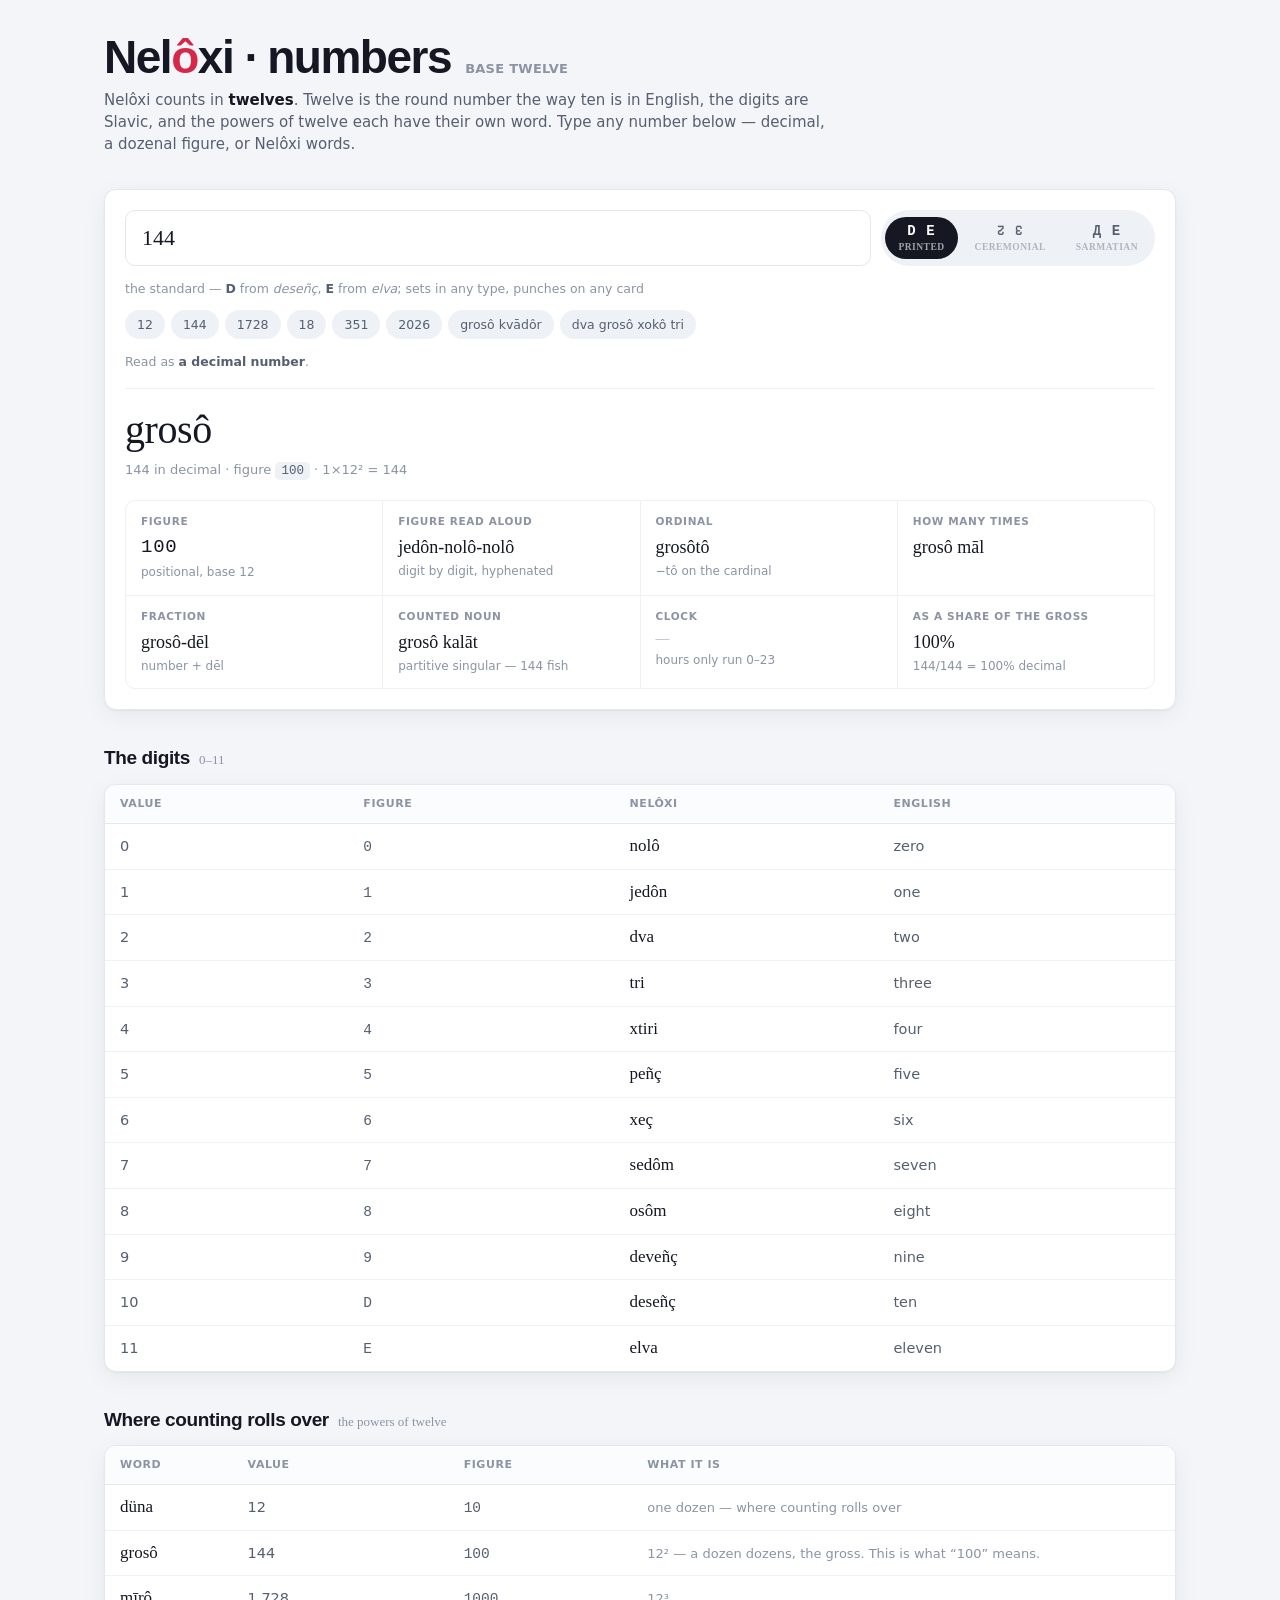
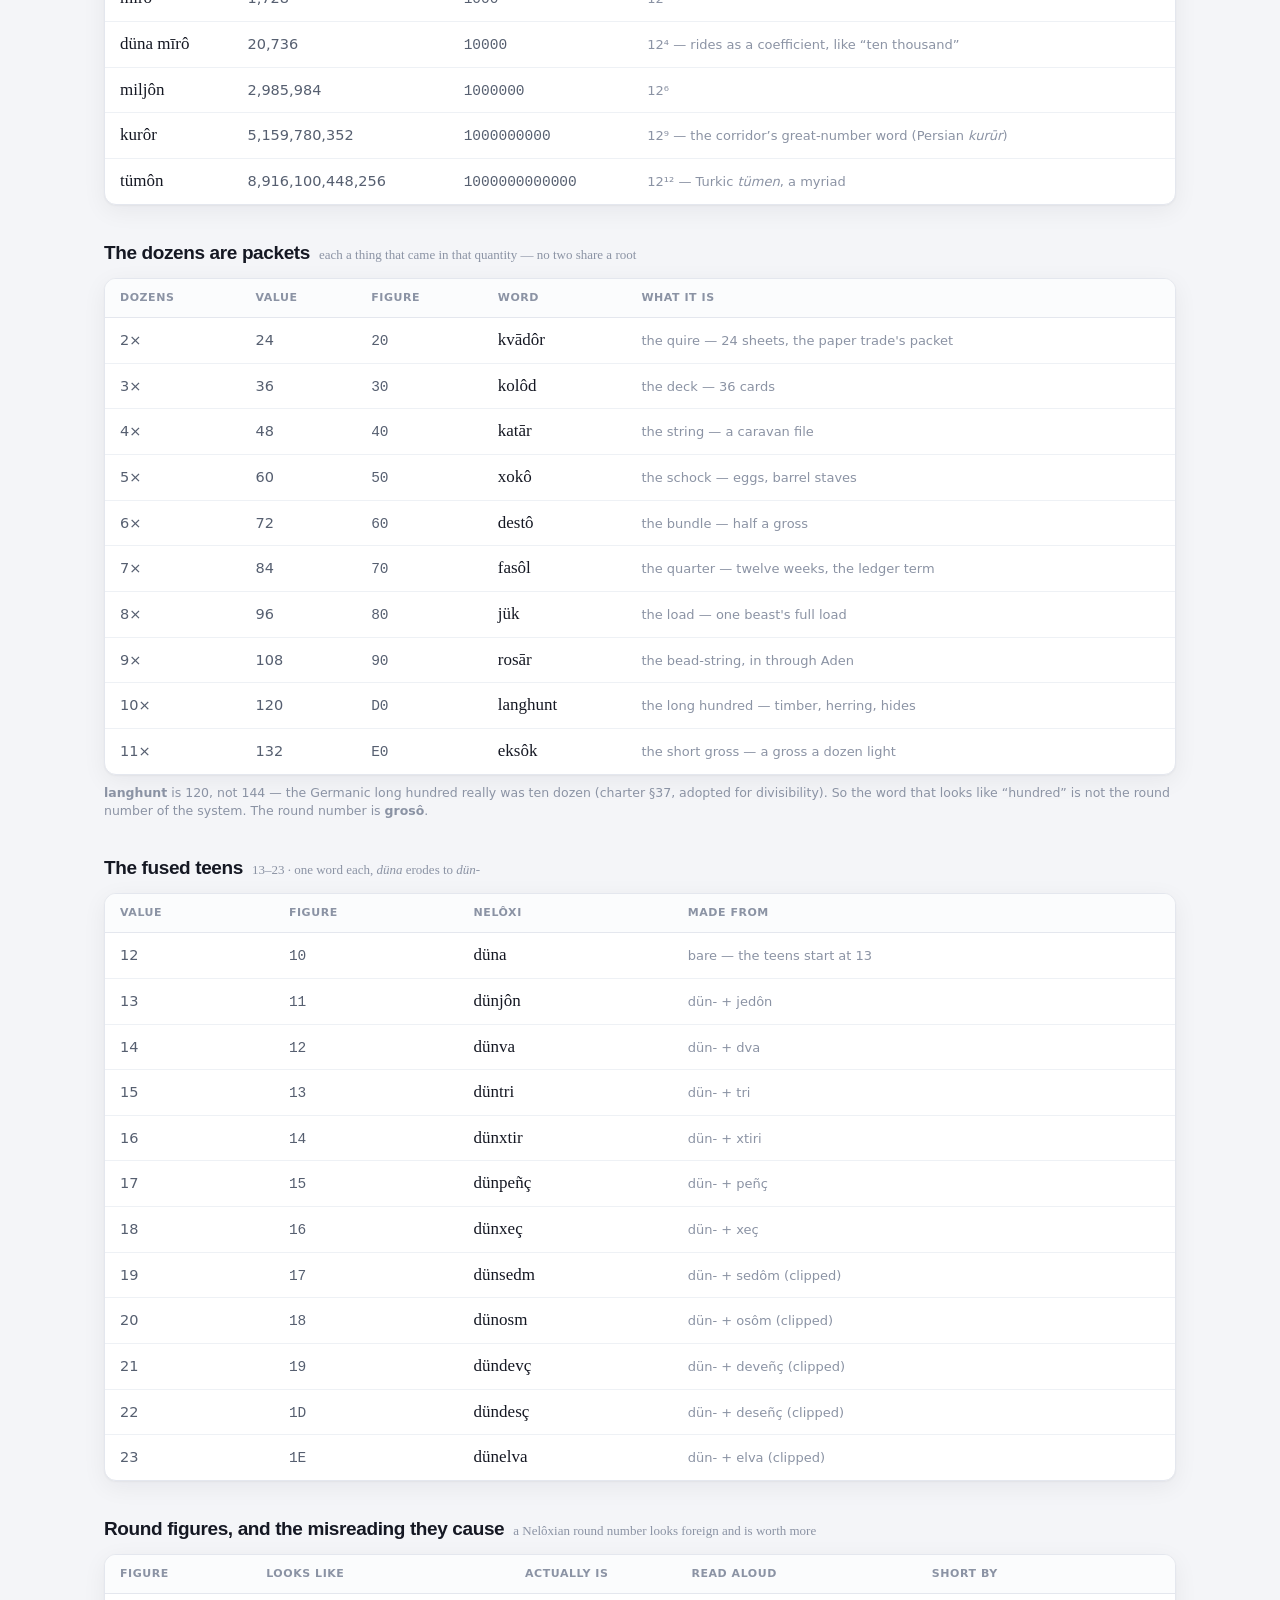
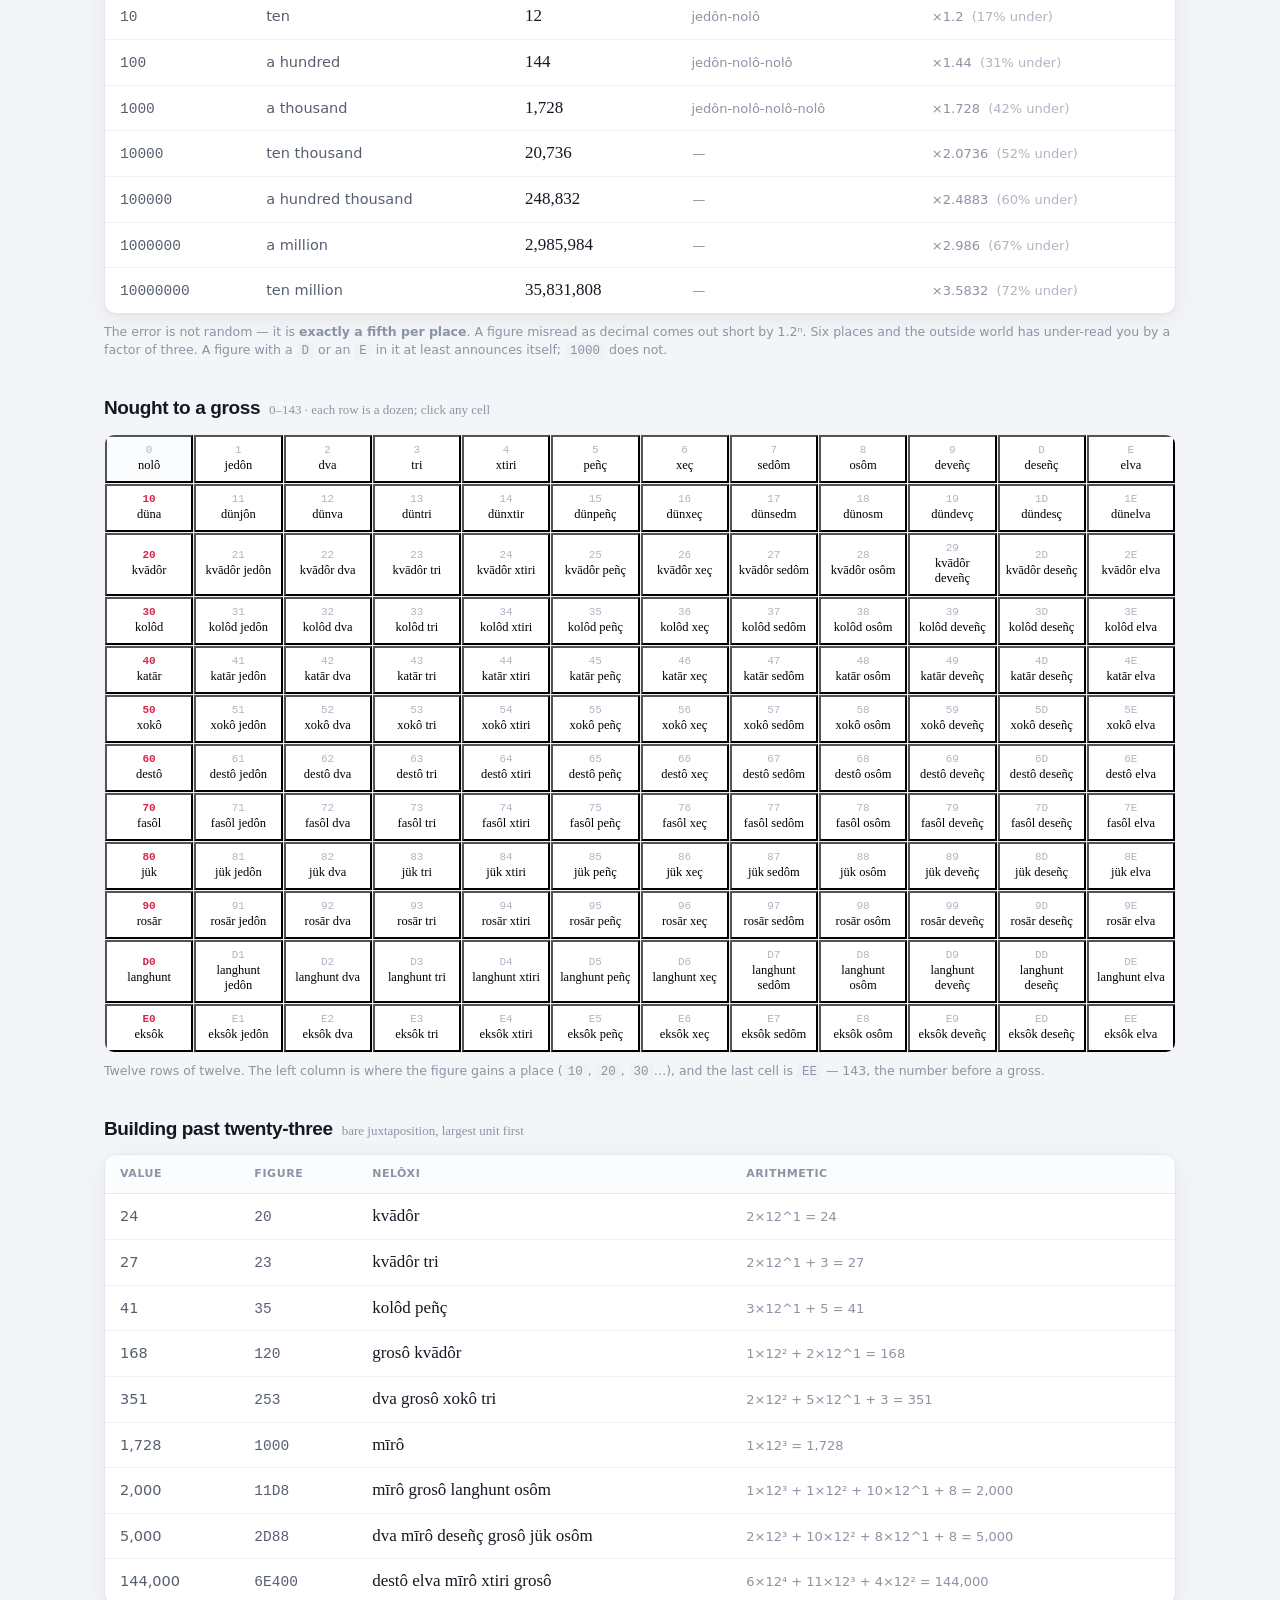
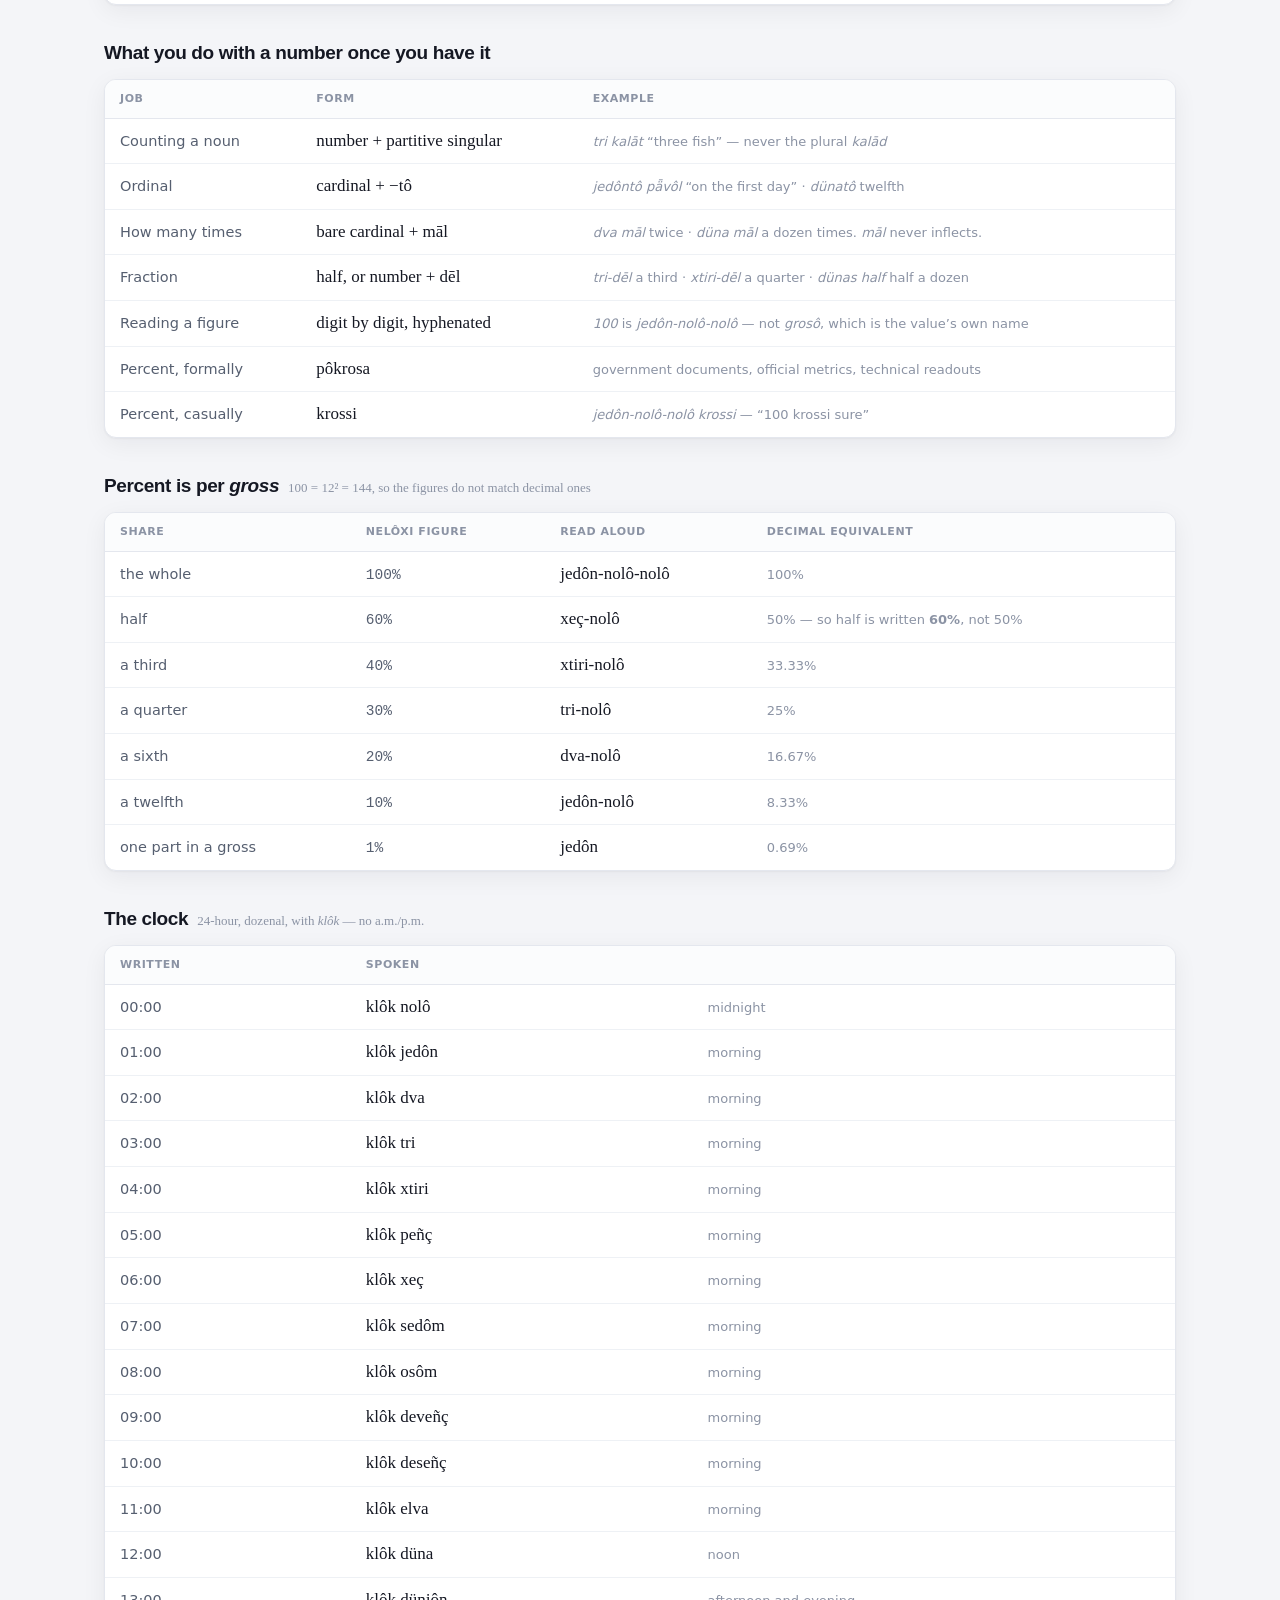
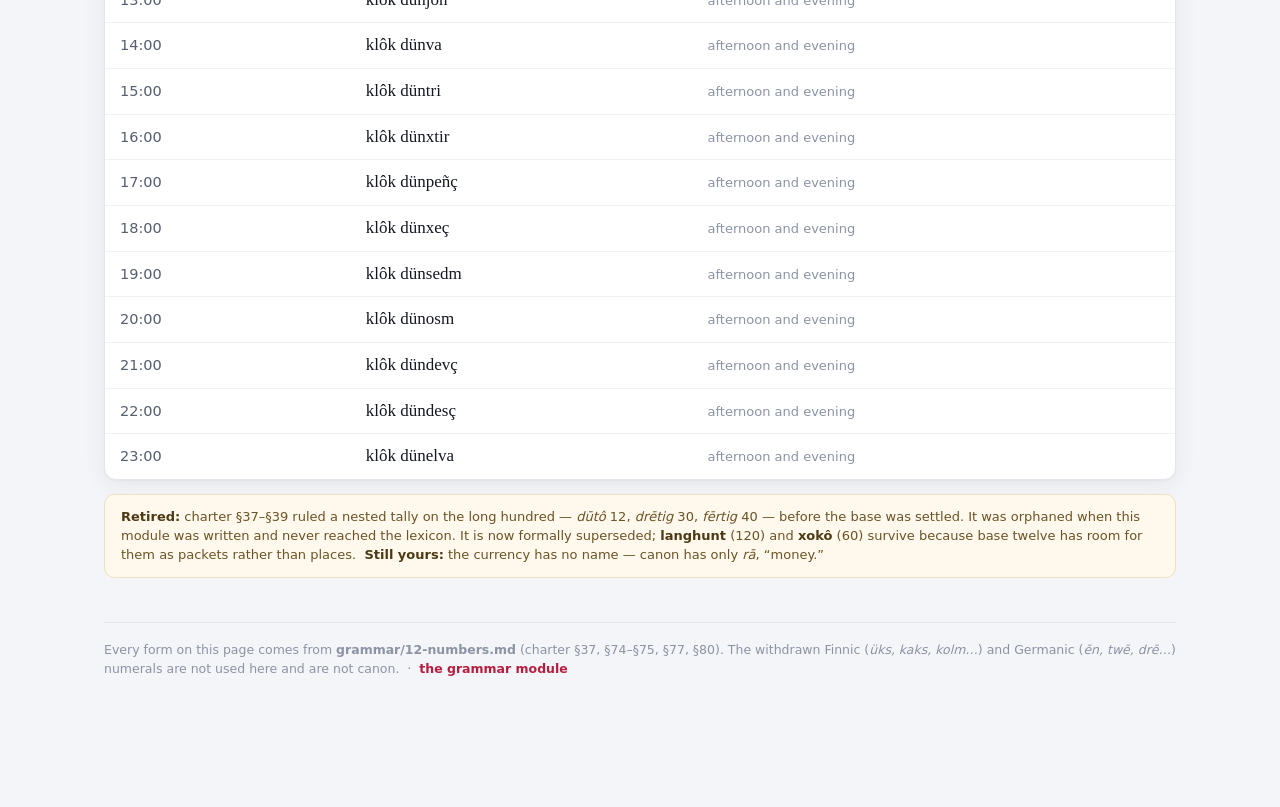
==== numbers.html @ bdcca04d "Revisit the numerals: the dozens become packets, the orphaned tally is retired The numbering wasn't " ====
<!DOCTYPE html>
<html lang="en">
<head>
<meta charset="utf-8">
<meta name="viewport" content="width=device-width, initial-scale=1">
<title>Nelôxi — numbers</title>
<meta name="description" content="The Nelôxi dozenal number system: the digits, the powers of twelve, the fused teens, and a converter that composes any number into its Nelôxi form.">
<link rel="preconnect" href="https://api.fontshare.com" crossorigin>
<link href="https://api.fontshare.com/v2/css?f[]=general-sans@400,500,600,700&f[]=zodiak@400,500&f[]=cabinet-grotesk@700,800&display=swap" rel="stylesheet">
<link rel="icon" href="data:image/svg+xml,<svg xmlns='http://www.w3.org/2000/svg' viewBox='0 0 100 100'><text y='.9em' font-size='90'>ô</text></svg>">
<style>
:root{
  --bg:#f4f5f8;--surface:#fff;--raise:#fbfcfd;
  --ink:#151823;--ink2:#565f70;--ink3:#8b93a4;--ink4:#aeb5c2;
  --line:#e4e7ee;--line2:#eef1f5;
  --accent:#d6274b;--accent2:#b71d3e;--accent-weak:#fdeaef;
  --chip:#eef1f6;--chip-hover:#e5e9f0;
  --shadow:0 1px 2px rgba(20,24,35,.04),0 6px 24px rgba(20,24,35,.06);
  --radius:12px;
}
*{box-sizing:border-box;margin:0;padding:0}
html{background:var(--bg);-webkit-text-size-adjust:100%}
body{background:var(--bg);color:var(--ink);font-family:"General Sans",system-ui,-apple-system,sans-serif;font-size:14.5px;line-height:1.45;-webkit-font-smoothing:antialiased}
.wrap{max-width:1120px;margin:0 auto;padding:0 24px 120px}
.mast{padding:34px 0 14px}
.brandrow{display:flex;align-items:baseline;gap:14px;flex-wrap:wrap}
.title{font-family:"Cabinet Grotesk","General Sans",sans-serif;font-weight:800;font-size:clamp(28px,4.2vw,46px);letter-spacing:-.032em;line-height:1}
.title .o{color:var(--accent)}
.kicker{font-weight:600;font-size:13px;letter-spacing:.02em;color:var(--ink3);text-transform:uppercase}
.tagline{margin-top:10px;color:var(--ink2);font-size:15px;max-width:76ch}
.tagline b{color:var(--ink);font-weight:600}
.card{background:var(--surface);border:1px solid var(--line);border-radius:var(--radius);box-shadow:var(--shadow)}
h2{font-family:"Cabinet Grotesk","General Sans",sans-serif;font-weight:800;font-size:19px;letter-spacing:-.02em;margin:34px 0 12px}
h2 .sub{font-family:"General Sans";font-weight:500;font-size:13px;color:var(--ink3);margin-left:9px;letter-spacing:0}

/* converter */
.conv{padding:20px;margin-top:20px}
.inrow{display:flex;gap:10px;flex-wrap:wrap}
.inrow .f{position:relative;flex:1 1 320px}
#q{width:100%;height:56px;padding:0 16px;font-family:"Zodiak",Georgia,serif;font-size:22px;font-weight:500;color:var(--ink);background:var(--surface);border:1px solid var(--line);border-radius:10px}
#q::placeholder{font-family:"General Sans";font-size:16px;font-weight:400;color:var(--ink4)}
#q:focus{outline:none;border-color:var(--accent);box-shadow:0 0 0 3px var(--accent-weak)}
.seg{display:flex;gap:4px;align-items:center;background:var(--chip);border-radius:999px;padding:4px}
.seg button{font-family:ui-monospace,Menlo,monospace;font-size:14px;font-weight:600;padding:6px 13px;border:none;border-radius:999px;background:transparent;color:var(--ink2);cursor:pointer;display:flex;flex-direction:column;align-items:center;line-height:1.25;letter-spacing:.08em}
.seg button .gl{font-family:"General Sans";font-size:9.5px;font-weight:600;letter-spacing:.05em;text-transform:uppercase;color:var(--ink4);margin-top:1px}
.seg button[aria-pressed="true"]{background:var(--ink);color:#fff}
.seg button[aria-pressed="true"] .gl{color:rgba(255,255,255,.6)}
.chips{display:flex;gap:6px;flex-wrap:wrap;margin-top:12px}
.chips button{font-family:inherit;font-size:12.5px;font-weight:500;padding:6px 11px;border:1px solid transparent;border-radius:999px;background:var(--chip);color:var(--ink2);cursor:pointer}
.chips button:hover{background:var(--chip-hover);color:var(--ink)}
.read{margin-top:14px;font-size:12.5px;color:var(--ink3)}
.read b{color:var(--ink2);font-weight:600}
.bad{color:var(--accent2);font-weight:600}

.out{margin-top:16px;border-top:1px solid var(--line2);padding-top:18px}
.hero{font-family:"Zodiak",Georgia,serif;font-weight:500;font-size:clamp(24px,4.4vw,40px);line-height:1.15;letter-spacing:-.01em}
.heroline{margin-top:8px;color:var(--ink3);font-size:13px}
.heroline code{font-family:ui-monospace,Menlo,monospace;font-size:12.5px;background:var(--chip);padding:2px 6px;border-radius:5px;color:var(--ink2)}
.grid{display:grid;grid-template-columns:repeat(auto-fill,minmax(215px,1fr));gap:1px;margin-top:20px;background:var(--line2);border:1px solid var(--line2);border-radius:10px;overflow:hidden}
.cell{background:var(--surface);padding:13px 15px}
.cell .l{font-size:10.5px;font-weight:700;letter-spacing:.06em;text-transform:uppercase;color:var(--ink3)}
.cell .v{font-family:"Zodiak",Georgia,serif;font-size:18px;margin-top:5px;word-break:break-word}
.cell .n{font-size:12px;color:var(--ink3);margin-top:3px}
.cell.mono .v{font-family:ui-monospace,Menlo,monospace;font-size:19px;font-weight:500;letter-spacing:.04em}
.cell.off .v{color:var(--ink4);font-family:"General Sans";font-size:14px}

/* tables */
table{width:100%;border-collapse:collapse}
.tcard{overflow:hidden}
.tscroll{overflow-x:auto}
th{font-size:11px;font-weight:600;letter-spacing:.05em;text-transform:uppercase;color:var(--ink3);text-align:left;padding:11px 15px;border-bottom:1px solid var(--line);background:var(--raise);white-space:nowrap}
td{padding:10px 15px;border-bottom:1px solid var(--line2);vertical-align:baseline}
tr:last-child td{border-bottom:none}
td.fig{font-family:ui-monospace,Menlo,monospace;font-weight:500;color:var(--ink2);white-space:nowrap}
td.nx{font-family:"Zodiak",Georgia,serif;font-size:17px;white-space:nowrap}
td.en{color:var(--ink2)}
td.note{color:var(--ink3);font-size:13px}

/* the 144 grid */
.dozgrid{display:grid;grid-template-columns:repeat(12,1fr);gap:1px;background:var(--line2);border:1px solid var(--line2);border-radius:10px;overflow:hidden;min-width:840px}
.dz{background:var(--surface);padding:7px 6px 8px;text-align:center;cursor:pointer}
.dz:hover{background:var(--accent-weak)}
.dz .f{font-family:ui-monospace,Menlo,monospace;font-size:11px;color:var(--ink4)}
.dz .w{font-family:"Zodiak",Georgia,serif;font-size:12.5px;margin-top:2px;line-height:1.2;word-break:break-word}
.dz.zero{background:var(--raise)}
.dz.roll .f{color:var(--accent);font-weight:700}
.hint{margin-top:9px;font-size:12.5px;color:var(--ink3)}
.hint code{font-family:ui-monospace,Menlo,monospace;background:var(--chip);padding:1px 5px;border-radius:4px}
.foot{margin-top:44px;padding-top:18px;border-top:1px solid var(--line);color:var(--ink3);font-size:12.5px}
.foot a{color:var(--accent2);font-weight:600;text-decoration:none}
.foot a:hover{text-decoration:underline}
.open{margin-top:14px;padding:13px 16px;background:#fff8ec;border:1px solid #f0dfc0;border-radius:10px;font-size:13px;color:#6b5326}
.open b{color:#4c3a15}
@media (max-width:640px){.wrap{padding:0 16px 90px}.conv{padding:16px}}
</style>
</head>
<body>
<div class="wrap">

<header class="mast">
  <div class="brandrow">
    <h1 class="title">Nel<span class="o">ô</span>xi &middot; numbers</h1>
    <span class="kicker">base twelve</span>
  </div>
  <p class="tagline">Nelôxi counts in <b>twelves</b>. Twelve is the round number the way ten is in
  English, the digits are Slavic, and the powers of twelve each have their own word. Type any
  number below &mdash; decimal, a dozenal figure, or Nelôxi words.</p>
</header>

<section class="card conv">
  <div class="inrow">
    <div class="f"><input id="q" value="144" autocomplete="off" spellcheck="false"
      placeholder="a number, a dozenal figure, or Nelôxi words"></div>
    <div class="seg" id="glyphseg" title="Ten and eleven"></div>
  </div>
  <div class="read" id="glyphnote"></div>
  <div class="chips" id="chips"></div>
  <div class="read" id="read"></div>
  <div class="out" id="out"></div>
</section>

<h2>The digits<span class="sub">0&ndash;11</span></h2>
<div class="card tcard"><div class="tscroll"><table id="tdig"></table></div></div>

<h2>Where counting rolls over<span class="sub">the powers of twelve</span></h2>
<div class="card tcard"><div class="tscroll"><table id="tpow"></table></div></div>

<h2>The dozens are packets<span class="sub">each a thing that came in that quantity &mdash; no two share a root</span></h2>
<div class="card tcard"><div class="tscroll"><table id="tpack"></table></div></div>
<p class="hint"><b>langhunt</b> is 120, not 144 &mdash; the Germanic long hundred really was ten
dozen (charter &sect;37, adopted for divisibility). So the word that looks like &ldquo;hundred&rdquo;
is not the round number of the system. The round number is <b>gros&ocirc;</b>.</p>

<h2>The fused teens<span class="sub">13&ndash;23 &middot; one word each, <i>düna</i> erodes to <i>dün-</i></span></h2>
<div class="card tcard"><div class="tscroll"><table id="tteen"></table></div></div>

<h2>Round figures, and the misreading they cause<span class="sub">a Nel&ocirc;xian round number looks foreign and is worth more</span></h2>
<div class="card tcard"><div class="tscroll"><table id="tround"></table></div></div>
<p class="hint">The error is not random &mdash; it is <b>exactly a fifth per place</b>. A figure
misread as decimal comes out short by 1.2&#8319;. Six places and the outside world has under-read
you by a factor of three. A figure with a <code>D</code> or an <code>E</code> in it at least
announces itself; <code>1000</code> does not.</p>

<h2>Nought to a gross<span class="sub">0&ndash;143 &middot; each row is a dozen; click any cell</span></h2>
<div class="tscroll"><div class="dozgrid" id="dozgrid"></div></div>
<p class="hint">Twelve rows of twelve. The left column is where the figure gains a place
(<code>10</code>, <code>20</code>, <code>30</code>&hellip;), and the last cell is
<code>EE</code> &mdash; 143, the number before a gross.</p>

<h2>Building past twenty-three<span class="sub">bare juxtaposition, largest unit first</span></h2>
<div class="card tcard"><div class="tscroll"><table id="tex"></table></div></div>

<h2>What you do with a number once you have it</h2>
<div class="card tcard"><div class="tscroll"><table id="tuse"></table></div></div>

<h2>Percent is per <i>gross</i><span class="sub">100 = 12² = 144, so the figures do not match decimal ones</span></h2>
<div class="card tcard"><div class="tscroll"><table id="tpct"></table></div></div>

<h2>The clock<span class="sub">24-hour, dozenal, with <i>klôk</i> &mdash; no a.m./p.m.</span></h2>
<div class="card tcard"><div class="tscroll"><table id="tclk"></table></div></div>

<div class="open" id="openq"></div>

<p class="foot">Every form on this page comes from <b>grammar/12-numbers.md</b> (charter §37,
§74&ndash;§75, §77, §80). The withdrawn Finnic (<i>üks, kaks, kolm&hellip;</i>) and Germanic
(<i>ēn, twē, drē&hellip;</i>) numerals are not used here and are not canon.
&nbsp;·&nbsp; <a href="index.html#/numbers">the grammar module</a></p>

</div>
<script>
"use strict";
/* ── canon ─────────────────────────────────────────────────────────────────── */
const DIG  = ["nolô","jedôn","dva","tri","xtiri","peñç","xeç","sedôm","osôm","deveñç","deseñç","elva"];
const EN   = ["zero","one","two","three","four","five","six","seven","eight","nine","ten","eleven"];
/* 13–23 fuse into one word; 12 stays bare düna */
const TEEN = ["dünjôn","dünva","düntri","dünxtir","dünpeñç","dünxeç","dünsedm","dünosm","dündevç","dündesç","dünelva"];
const DUNA="düna", GROSO="grosô", MIRO="mīrô", MILJON="miljôn";
/* The dozens are PACKETS, not compounds — each a thing that came in that
   quantity, no two sharing a root. langhunt is the long hundred (§37): 120,
   ten dozen, not 144. */
const PACK={ 2:["kvādôr","the quire — 24 sheets, the paper trade's packet"],
             3:["kolôd","the deck — 36 cards"],
             4:["katār","the string — a caravan file"],
             5:["xokô","the schock — eggs, barrel staves"],
             6:["destô","the bundle — half a gross"],
             7:["fasôl","the quarter — twelve weeks, the ledger term"],
             8:["jük","the load — one beast's full load"],
             9:["rosār","the bead-string, in through Aden"],
            10:["langhunt","the long hundred — timber, herring, hides"],
            11:["eksôk","the short gross — a gross a dozen light"] };
/* a new word every third place; 12⁴ and 12⁵ ride as coefficients */
const SCALE=["", MIRO, MILJON, "kurôr", "tümôn"];
const TRIAD=1728, MAXN=Math.pow(1728,5)-1;

/* Ten and eleven are D and E, from deseñç and elva — the only pair that is on
   every machine that has to print a tariff. The others are registers, not
   rivals: turned digits for inscriptions, Cyrillic for the Sarmatian fork. */
const GLYPHS={ "Printed":["D","E"], "Ceremonial":["↊","↋"], "Sarmatian":["Д","Е"] };
const GLYPHNOTE={
  "Printed":"the standard — <b>D</b> from <i>deseñç</i>, <b>E</b> from <i>elva</i>; sets in any type, punches on any card",
  "Ceremonial":"the turned digits, cut for foundation stones and the Bourse frieze. Never in a document that must be reproduced.",
  "Sarmatian":"the eastern fork writes in full Cyrillic, so its two extra digits are <b>Д</b> and <b>Е</b>"
};
let glyph="Printed";

/* ── composing a number ────────────────────────────────────────────────────── */
/* 0–1727: the grosô digit, then the dozens-and-units remainder */
function triad(n){
  const g=Math.floor(n/144), r=n%144, out=[];
  if(g) out.push(g>1 ? DIG[g]+" "+GROSO : GROSO);
  if(r){
    if(r<12)       out.push(DIG[r]);
    else if(r===12)out.push(DUNA);
    else if(r<24)  out.push(TEEN[r-13]);
    else { const d=Math.floor(r/12), u=r%12;
           out.push(PACK[d][0]); if(u) out.push(DIG[u]); }   /* packet, then remainder */
  }
  return out.join(" ");
}
function cardinal(n){
  if(n===0) return DIG[0];
  const groups=[]; let x=n;
  while(x>0){ groups.push(x%TRIAD); x=Math.floor(x/TRIAD); }
  const parts=[];
  for(let i=groups.length-1;i>=0;i--){
    if(!groups[i]) continue;
    if(i===0) parts.push(triad(groups[i]));
    /* a coefficient of one is left bare, the way 144 is grosô and 12 is düna */
    else parts.push(groups[i]===1 ? SCALE[i] : triad(groups[i])+" "+SCALE[i]);
  }
  return parts.join(" ");
}
function digitsOf(n){
  if(n===0) return [0];
  const d=[]; let x=n;
  while(x>0){ d.unshift(x%12); x=Math.floor(x/12); }
  return d;
}
/* the written figure */
function figure(n){
  const [t,e]=GLYPHS[glyph];
  return digitsOf(n).map(d=>d<10?String(d):(d===10?t:e)).join("");
}
/* how a figure is read aloud — digit by digit, hyphenated: 100 → jedôn-nolô-nolô */
function readFigure(n){ return digitsOf(n).map(d=>DIG[d]).join("-"); }
/* the arithmetic behind the words */
function breakdown(n){
  if(n<12) return "";
  const d=digitsOf(n), P=[];
  d.forEach((v,i)=>{ const p=d.length-1-i; if(v) P.push(p?`${v}×12${sup(p)}`:`${v}`); });
  return P.join(" + ")+" = "+n.toLocaleString("en-US");
}
const sup=p=>["","","²","³","⁴","⁵","⁶","⁷","⁸","⁹","¹⁰","¹¹","¹²"][p]||("^"+p);

/* -tô on the cardinal: jedôntô, dvatô, dünatô — the suffix lands on the last word */
function ordinal(n){ return cardinal(n)+"tô"; }
/* canon has half as its own word; everything else is number + dēl */
function fraction(n){ return n===2 ? "half" : cardinal(n)+"-dēl"; }

/* ── reading a number back ─────────────────────────────────────────────────── */
const DIGIDX={}, TEENIDX={};
DIG.forEach((w,i)=>DIGIDX[fold(w)]=i);
TEEN.forEach((w,i)=>TEENIDX[fold(w)]=i+13);
function fold(s){
  return String(s).toLowerCase()
    .replace(/ô/g,"o").replace(/ā/g,"a").replace(/ē/g,"e").replace(/ī/g,"i")
    .replace(/ō/g,"o").replace(/ū/g,"u").replace(/ñ/g,"n").replace(/ç/g,"c")
    .replace(/ä/g,"a").replace(/ö/g,"o").replace(/ü/g,"u").replace(/õ/g,"o");
}
const UNITW={ [fold(DUNA)]:12, [fold(GROSO)]:144 };
const SCALEW={ [fold(MIRO)]:1728, [fold(MILJON)]:Math.pow(12,6),
               [fold("kurôr")]:Math.pow(12,9), [fold("tümôn")]:Math.pow(12,12) };
/* each packet is a bare value, not a coefficient — kvādôr IS 24 */
const PACKW={}; Object.keys(PACK).forEach(k=>PACKW[fold(PACK[k][0])]=k*12);

/* Parses Nelôxi words, then RE-COMPOSES the result and compares. A mismatch is
   reported as unreadable rather than answered wrongly. */
function parseWords(str){
  const toks=fold(str).split(/[\s\-·,]+/).filter(Boolean);
  if(!toks.length) return null;
  let total=0, group=0, pend=null;
  const flush=()=>{ if(pend!==null){ group+=pend; pend=null; } };
  for(let i=0;i<toks.length;i++){
    const t=toks[i];
    if(DIGIDX[t]!==undefined){ flush(); pend=DIGIDX[t]; continue; }
    if(TEENIDX[t]!==undefined){ flush(); group+=TEENIDX[t]; continue; }
    if(PACKW[t]!==undefined){ flush(); group+=PACKW[t]; continue; }
    if(UNITW[t]!==undefined){ group += (pend===null?1:pend)*UNITW[t]; pend=null; continue; }
    if(SCALEW[t]!==undefined){
      let mult=SCALEW[t];
      /* "mīrô miljôn" is one scale, 12⁹ — take the pair together */
      if(mult===1728 && SCALEW[toks[i+1]]!==undefined){ mult*=SCALEW[toks[i+1]]; i++; }
      flush();
      total += (group===0?1:group)*mult;
      group=0; continue;
    }
    return null;                                   /* not a numeral word */
  }
  flush();
  total+=group;
  if(!Number.isFinite(total) || total<0 || total>MAXN) return null;
  return fold(cardinal(total))===fold(str.trim().replace(/[·,]+/g," ")) ? total : null;
}
function parseFigure(str){
  const [t,e]=["de","xe","↊↋"];                    /* accept any glyph set */
  const s=String(str).trim().toUpperCase().replace(/^0Z/,"").replace(/[\s_]/g,"");
  if(!s || !/^[0-9DEX↊↋]+$/.test(s)) return null;
  let n=0;
  for(const c of s){
    let d;
    if(/[0-9]/.test(c)) d=+c;
    else if(c==="D"||c==="X"||c==="↊") d=10;
    else if(c==="E"||c==="↋") d=11;
    else return null;
    n=n*12+d;
    if(n>MAXN) return null;
  }
  return n;
}
/* one input, three notations — work out which was meant */
function interpret(raw){
  const s=raw.trim();
  if(!s) return null;
  if(/^-?[\d,\s]+$/.test(s)){
    const n=parseInt(s.replace(/[,\s]/g,""),10);
    if(Number.isFinite(n)&&n>=0) return {n, how:"a decimal number"};
    return null;
  }
  if(/^(0z|0Z)/.test(s)||/^[0-9DEXde x↊↋]+$/.test(s)){
    const n=parseFigure(s);
    if(n!==null) return {n, how:"a dozenal figure"};
  }
  const w=parseWords(s);
  if(w!==null) return {n:w, how:"Nelôxi words"};
  const n2=parseFigure(s);
  if(n2!==null) return {n:n2, how:"a dozenal figure"};
  return null;
}

/* ── render ────────────────────────────────────────────────────────────────── */
const $=id=>document.getElementById(id);
const esc=s=>String(s).replace(/[&<>"]/g,c=>({"&":"&amp;","<":"&lt;",">":"&gt;",'"':"&quot;"}[c]));
const cell=(l,v,n,cls)=>`<div class="cell ${cls||""}"><div class="l">${l}</div>`+
  `<div class="v">${v}</div>${n?`<div class="n">${n}</div>`:""}</div>`;

const NOUNS=[["kalāt","fish"],["pǟvôt","days"],["kūt","months"],["līnāt","towns"]];

function draw(){
  const raw=$("q").value, got=interpret(raw);
  if(!got){
    $("read").innerHTML=raw.trim()
      ? `<span class="bad">Not a number I can read.</span> Try <b>144</b>, <b>100</b> as a figure, or <b>grosô</b>.`
      : "";
    $("out").innerHTML=""; markGrid(null); return;
  }
  const n=got.n;
  $("read").innerHTML=`Read as <b>${got.how}</b>.`;

  const bits=[];
  bits.push(`<div class="hero">${esc(cardinal(n))}</div>`);
  const bd=breakdown(n);
  bits.push(`<div class="heroline">${n.toLocaleString("en-US")} in decimal &middot; `+
            `figure <code>${esc(figure(n))}</code>${bd?" &middot; "+esc(bd):""}</div>`);

  const g=[];
  g.push(cell("Figure", esc(figure(n)),
    "positional, base 12", "mono"));
  g.push(cell("Figure read aloud", esc(readFigure(n)),
    "digit by digit, hyphenated"));
  g.push(cell("Ordinal", esc(ordinal(n)), "&minus;tô on the cardinal"));
  g.push(cell("How many times", esc(cardinal(n))+" māl",
    n===1?"once":(n===2?"twice":"")));
  g.push(n<2 ? cell("Fraction","—","no share below a half","off")
             : cell("Fraction", esc(fraction(n)),
                    n===2?"its own word, not dva-dēl":"number + dēl"));
  const noun=NOUNS[n%NOUNS.length];
  g.push(n===1
    ? cell("Counted noun", "jedôn "+esc(noun[0].replace(/t$/,"d")),
           "one takes no partitive")
    : cell("Counted noun", esc(cardinal(n)+" "+noun[0]),
           "partitive singular &mdash; "+esc(n+" "+noun[1])));
  g.push(n<24
    ? cell("Clock", "klôk "+esc(cardinal(n)),
           String(n).padStart(2,"0")+":00 &mdash; 24-hour, no a.m./p.m.")
    : cell("Clock","—","hours only run 0&ndash;23","off"));
  const pctOf=(n/144*100);
  g.push(n<=144
    ? cell("As a share of the gross", esc(figure(n))+"%",
           esc(n+"/144 = "+(pctOf).toFixed(pctOf%1?2:0)+"% decimal"))
    : cell("As a share of the gross","—","over a full gross","off"));
  bits.push(`<div class="grid">${g.join("")}</div>`);
  $("out").innerHTML=bits.join("");
  markGrid(n);
}

function tbl(id, head, rows){
  $(id).innerHTML=`<thead><tr>${head.map(h=>`<th>${h}</th>`).join("")}</tr></thead>`+
    `<tbody>${rows.map(r=>`<tr>${r.join("")}</tr>`).join("")}</tbody>`;
}
const c=(cls,v)=>`<td class="${cls}">${v}</td>`;

function tables(){
  tbl("tdig",["Value","Figure","Nelôxi","English"],
    DIG.map((w,i)=>[c("en",i), c("fig",figure(i)), c("nx",esc(w)), c("en",EN[i])]));

  tbl("tpow",["Word","Value","Figure","What it is"],
    [[c("nx",DUNA), c("en","12"), c("fig",figure(12)), c("note","one dozen — where counting rolls over")],
     [c("nx",GROSO), c("en","144"), c("fig",figure(144)), c("note","12² — a dozen dozens, the gross. This is what “100” means.")],
     [c("nx",MIRO), c("en","1,728"), c("fig",figure(1728)), c("note","12³")],
     [c("nx",DUNA+" "+MIRO), c("en","20,736"), c("fig",figure(20736)), c("note","12⁴ — rides as a coefficient, like “ten thousand”")],
     [c("nx",MILJON), c("en","2,985,984"), c("fig",figure(Math.pow(12,6))), c("note","12⁶")],
     [c("nx","kurôr"), c("en","5,159,780,352"), c("fig",figure(Math.pow(12,9))), c("note","12⁹ — the corridor’s great-number word (Persian <i>kurūr</i>)")],
     [c("nx","tümôn"), c("en","8,916,100,448,256"), c("fig",figure(Math.pow(12,12))), c("note","12¹² — Turkic <i>tümen</i>, a myriad")]]);

  /* the ten packets — each a thing that came in that quantity */
  tbl("tpack",["Dozens","Value","Figure","Word","What it is"],
    Object.keys(PACK).map(k=>[c("en",k+"×"), c("en",k*12), c("fig",figure(k*12)),
      c("nx",esc(PACK[k][0])), c("note",esc(PACK[k][1]))]));

  const teen=[];
  teen.push([c("en","12"), c("fig",figure(12)), c("nx",DUNA), c("note","bare — the teens start at 13")]);
  for(let i=13;i<=23;i++) teen.push([c("en",i), c("fig",figure(i)), c("nx",esc(cardinal(i))),
    c("note","dün- + "+esc(DIG[i-12])+(i-12>=7?" (clipped)":""))]);
  tbl("tteen",["Value","Figure","Nelôxi","Made from"],teen);

  /* the same digit string, read two ways — the drift is exactly 1.2ⁿ */
  const LOOKS=["ten","a hundred","a thousand","ten thousand","a hundred thousand","a million",
               "ten million"];
  tbl("tround",["Figure","Looks like","Actually is","Read aloud","Short by"],
    LOOKS.map((looks,k)=>{
      const places=k+1, v=Math.pow(12,places), dec=Math.pow(10,places);
      return [c("fig","1"+"0".repeat(places)), c("en",looks),
              c("nx",v.toLocaleString("en-US")),
              c("note",places<=3?esc(readFigure(v)):"<i>&mdash;</i>"),
              c("note","&times;"+(v/dec).toFixed(4).replace(/0+$/,"").replace(/\.$/,"")+
                       " &nbsp;<span style='color:var(--ink4)'>("+
                       Math.round((1-dec/v)*100)+"% under)</span>")];
    }));

  const EXAMPLES=[24,27,41,168,351,1728,2000,5000,144000];
  tbl("tex",["Value","Figure","Nelôxi","Arithmetic"],
    EXAMPLES.map(n=>[c("en",n.toLocaleString("en-US")), c("fig",figure(n)),
      c("nx",esc(cardinal(n))), c("note",esc(breakdown(n)))]));

  tbl("tuse",["Job","Form","Example"],
   [[c("en","Counting a noun"), c("nx","number + partitive singular"),
     c("note","<i>tri kalāt</i> “three fish” — never the plural <i>kalād</i>")],
    [c("en","Ordinal"), c("nx","cardinal + −tô"),
     c("note","<i>jedôntô pǟvôl</i> “on the first day” · <i>dünatô</i> twelfth")],
    [c("en","How many times"), c("nx","bare cardinal + māl"),
     c("note","<i>dva māl</i> twice · <i>düna māl</i> a dozen times. <i>māl</i> never inflects.")],
    [c("en","Fraction"), c("nx","half, or number + dēl"),
     c("note","<i>tri-dēl</i> a third · <i>xtiri-dēl</i> a quarter · <i>dünas half</i> half a dozen")],
    [c("en","Reading a figure"), c("nx","digit by digit, hyphenated"),
     c("note","<i>100</i> is <i>jedôn-nolô-nolô</i> — not <i>grosô</i>, which is the value’s own name")],
    [c("en","Percent, formally"), c("nx","pôkrosa"),
     c("note","government documents, official metrics, technical readouts")],
    [c("en","Percent, casually"), c("nx","krossi"),
     c("note","<i>jedôn-nolô-nolô krossi</i> — “100 krossi sure”")]]);

  const SHARES=[[1,"the whole",144],[0.5,"half",72],[1/3,"a third",48],[0.25,"a quarter",36],
                [1/6,"a sixth",24],[1/12,"a twelfth",12],[1/144,"one part in a gross",1]];
  tbl("tpct",["Share","Nelôxi figure","Read aloud","Decimal equivalent"],
    SHARES.map(([f,label,v])=>[c("en",label), c("fig",figure(v)+"%"),
      c("nx",esc(readFigure(v))), c("note",(f*100).toFixed(f*100%1?2:0)+"%"+
        (label==="half"?" — so half is written <b>60%</b>, not 50%":""))]));

  const clk=[];
  for(let h=0;h<24;h++) clk.push([c("en",String(h).padStart(2,"0")+":00"),
    c("nx","klôk "+esc(cardinal(h))),
    c("note", h===0?"midnight":(h===12?"noon":(h<12?"morning":"afternoon and evening")))]);
  tbl("tclk",["Written","Spoken","&nbsp;"],clk);

  $("openq").innerHTML=`<b>Retired:</b> charter §37–§39 ruled a nested tally on the long hundred `+
    `— <i>dūtô</i> 12, <i>drētig</i> 30, <i>fērtig</i> 40 — before the base was settled. It was `+
    `orphaned when this module was written and never reached the lexicon. It is now formally `+
    `superseded; <b>langhunt</b> (120) and <b>xokô</b> (60) survive because base twelve has room `+
    `for them as packets rather than places. &nbsp;<b>Still yours:</b> the currency has no name — `+
    `canon has only <i>rā</i>, “money.”`;
}

function dozGrid(){
  let h="";
  for(let n=0;n<144;n++){
    const cls=["dz"]; if(n===0) cls.push("zero"); if(n%12===0&&n) cls.push("roll");
    h+=`<button class="${cls.join(" ")}" data-n="${n}"><div class="f">${esc(figure(n))}</div>`+
       `<div class="w">${esc(cardinal(n))}</div></button>`;
  }
  $("dozgrid").innerHTML=h;
  $("dozgrid").addEventListener("click",e=>{
    const b=e.target.closest(".dz"); if(!b) return;
    $("q").value=b.dataset.n; draw(); $("q").scrollIntoView({block:"center",behavior:"smooth"});
  });
}
function markGrid(n){
  document.querySelectorAll(".dz").forEach(b=>{
    b.style.background = (n!==null&&+b.dataset.n===n) ? "var(--accent)" : "";
    b.style.color      = (n!==null&&+b.dataset.n===n) ? "#fff" : "";
  });
}

function glyphSeg(){
  $("glyphseg").innerHTML=Object.keys(GLYPHS)
    .map(k=>`<button data-g="${k}" aria-pressed="${k===glyph}">${GLYPHS[k].join(" ")}`+
            `<span class="gl">${k}</span></button>`).join("");
  $("glyphseg").addEventListener("click",e=>{
    const b=e.target.closest("button"); if(!b) return;
    glyph=b.dataset.g; glyphSeg(); tables(); dozGrid(); draw();
  });
  $("glyphnote").innerHTML=GLYPHNOTE[glyph];
}
function chips(){
  const QUICK=[["12","a dozen"],["144","a gross"],["1728","12³"],["18","the clock at 18:00"],
               ["351",""],["2026",""],["grosô kvādôr","the quire packet"],["dva grosô xokô tri",""]];
  $("chips").innerHTML=QUICK.map(([v,t])=>
    `<button data-v="${esc(v)}"${t?` title="${esc(t)}"`:""}>${esc(v)}</button>`).join("");
  $("chips").addEventListener("click",e=>{
    const b=e.target.closest("button"); if(!b) return;
    $("q").value=b.dataset.v; draw();
  });
}

glyphSeg(); chips(); tables(); dozGrid(); draw();
$("q").addEventListener("input",draw);

/* ── self-check: the canon examples must come out exactly as written ───────── */
(function(){
  const MUST=[[0,"nolô"],[11,"elva"],[12,"düna"],[13,"dünjôn"],[18,"dünxeç"],[23,"dünelva"],
    [24,"kvādôr"],[27,"kvādôr tri"],[41,"kolôd peñç"],[60,"xokô"],[120,"langhunt"],
    [132,"eksôk"],[143,"eksôk elva"],[144,"grosô"],
    [168,"grosô kvādôr"],[351,"dva grosô xokô tri"],[1728,"mīrô"],
    [Math.pow(12,6),"miljôn"],[Math.pow(12,9),"kurôr"],[Math.pow(12,12),"tümôn"]];
  const bad=MUST.filter(([n,w])=>cardinal(n)!==w)
                .map(([n,w])=>`${n}: got "${cardinal(n)}", canon "${w}"`);
  /* every value must also read back to itself */
  for(let n=0;n<2000;n++) if(parseWords(cardinal(n))!==n) bad.push("round-trip "+n);
  window.__CHECK__ = bad;
  if(bad.length) console.error("CANON CHECK FAILED", bad);
})();
</script>
</body>
</html>
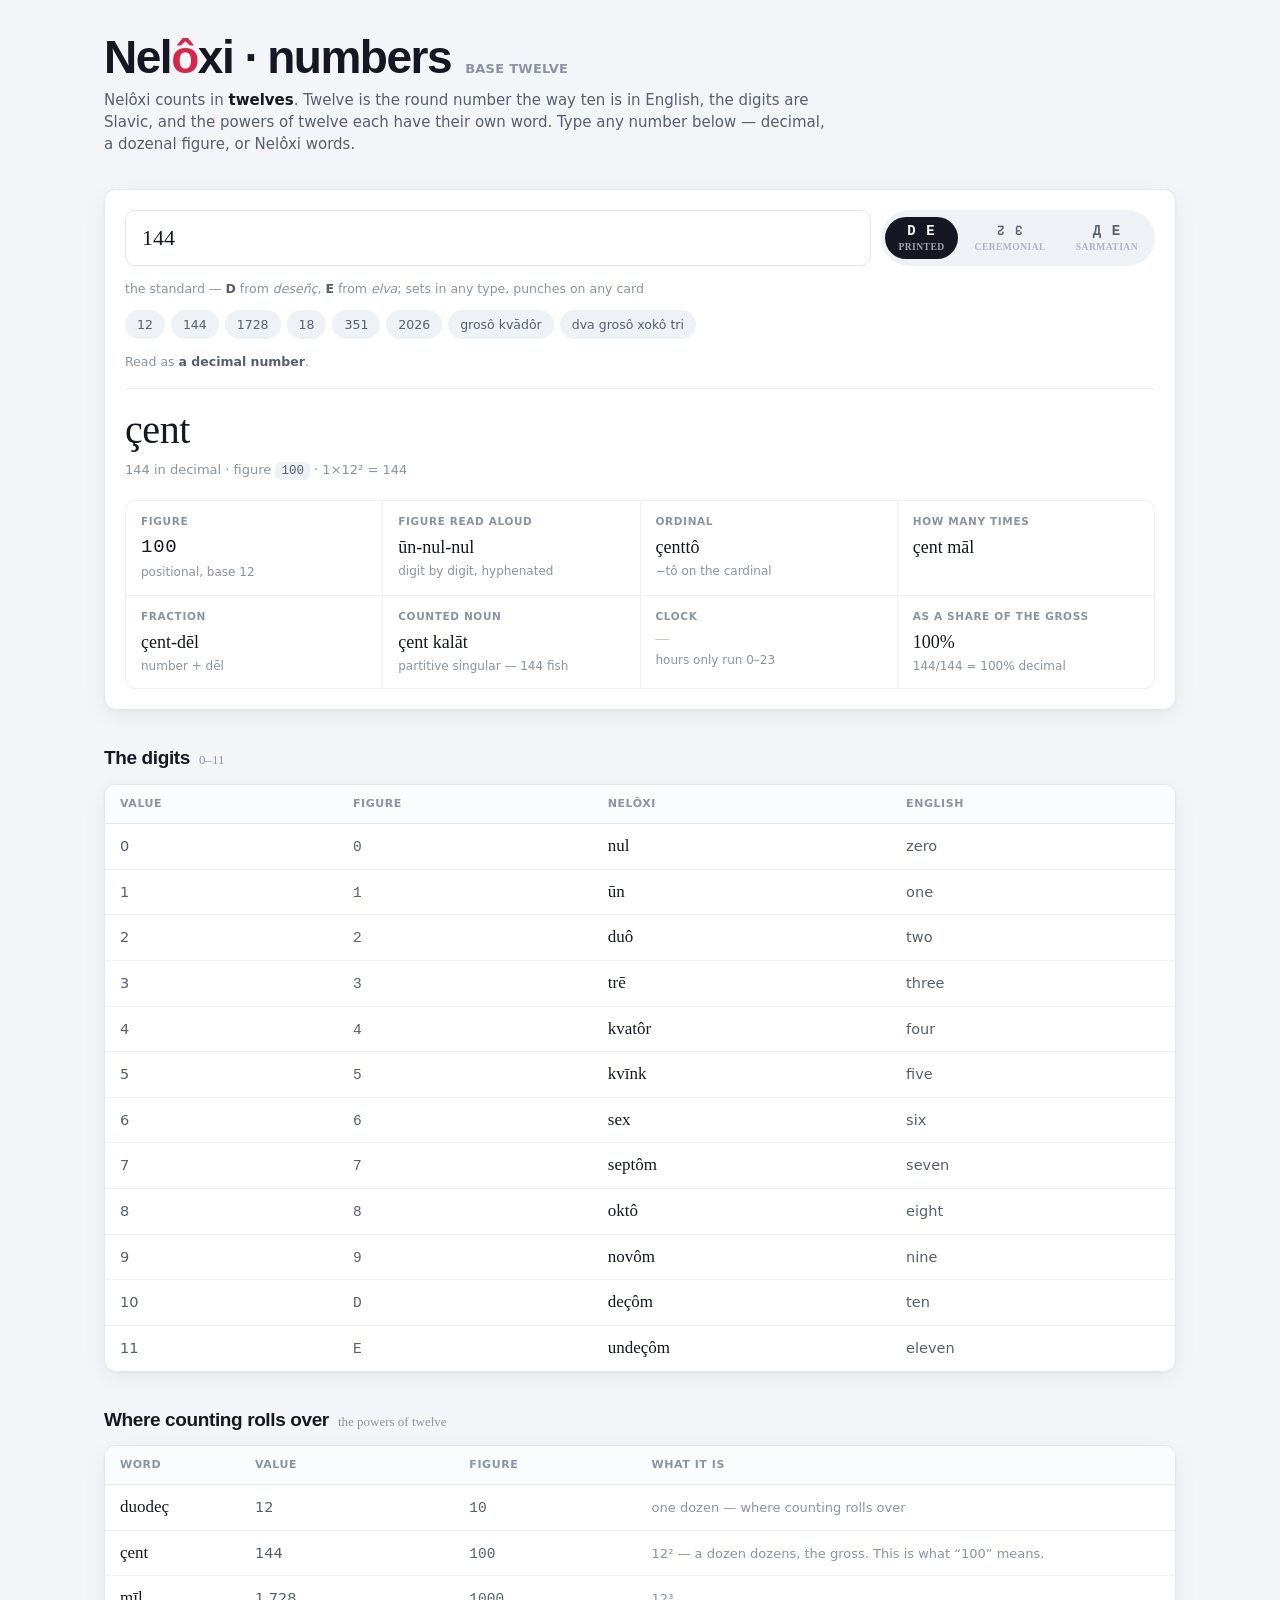
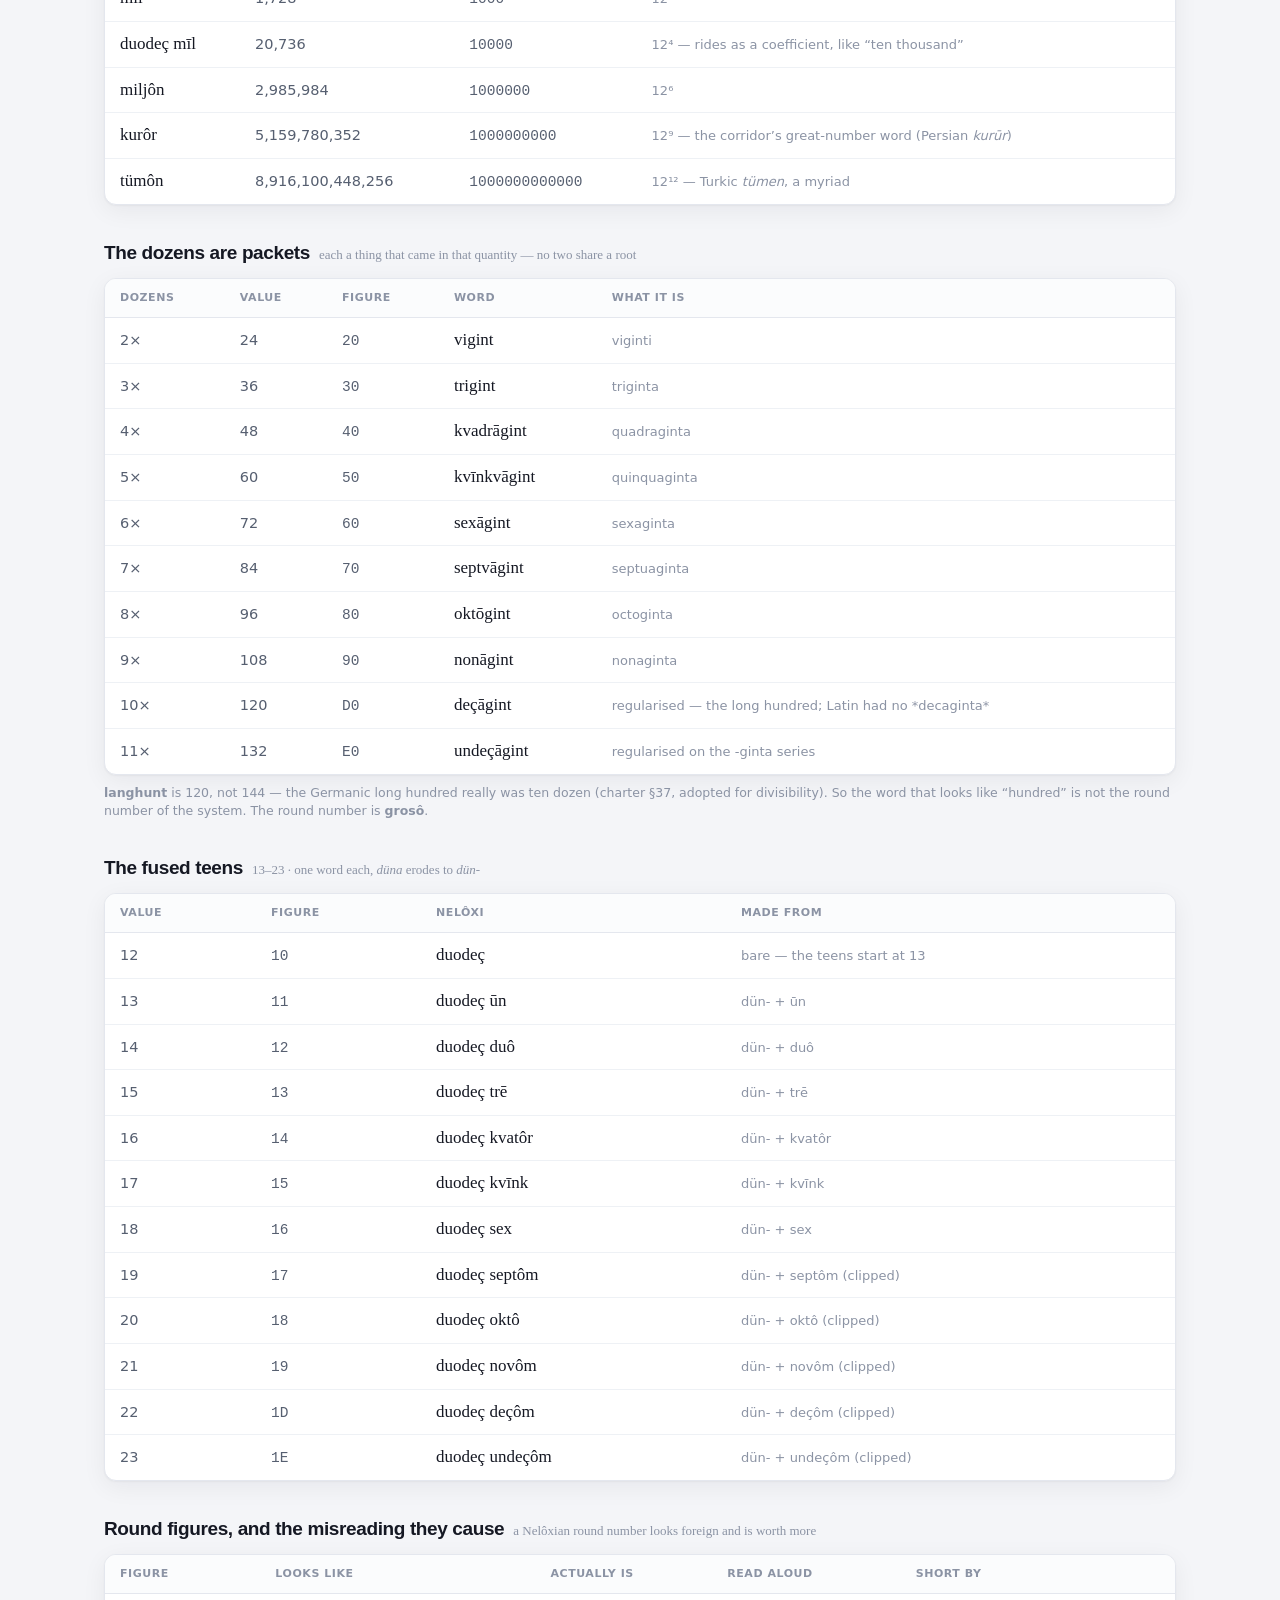
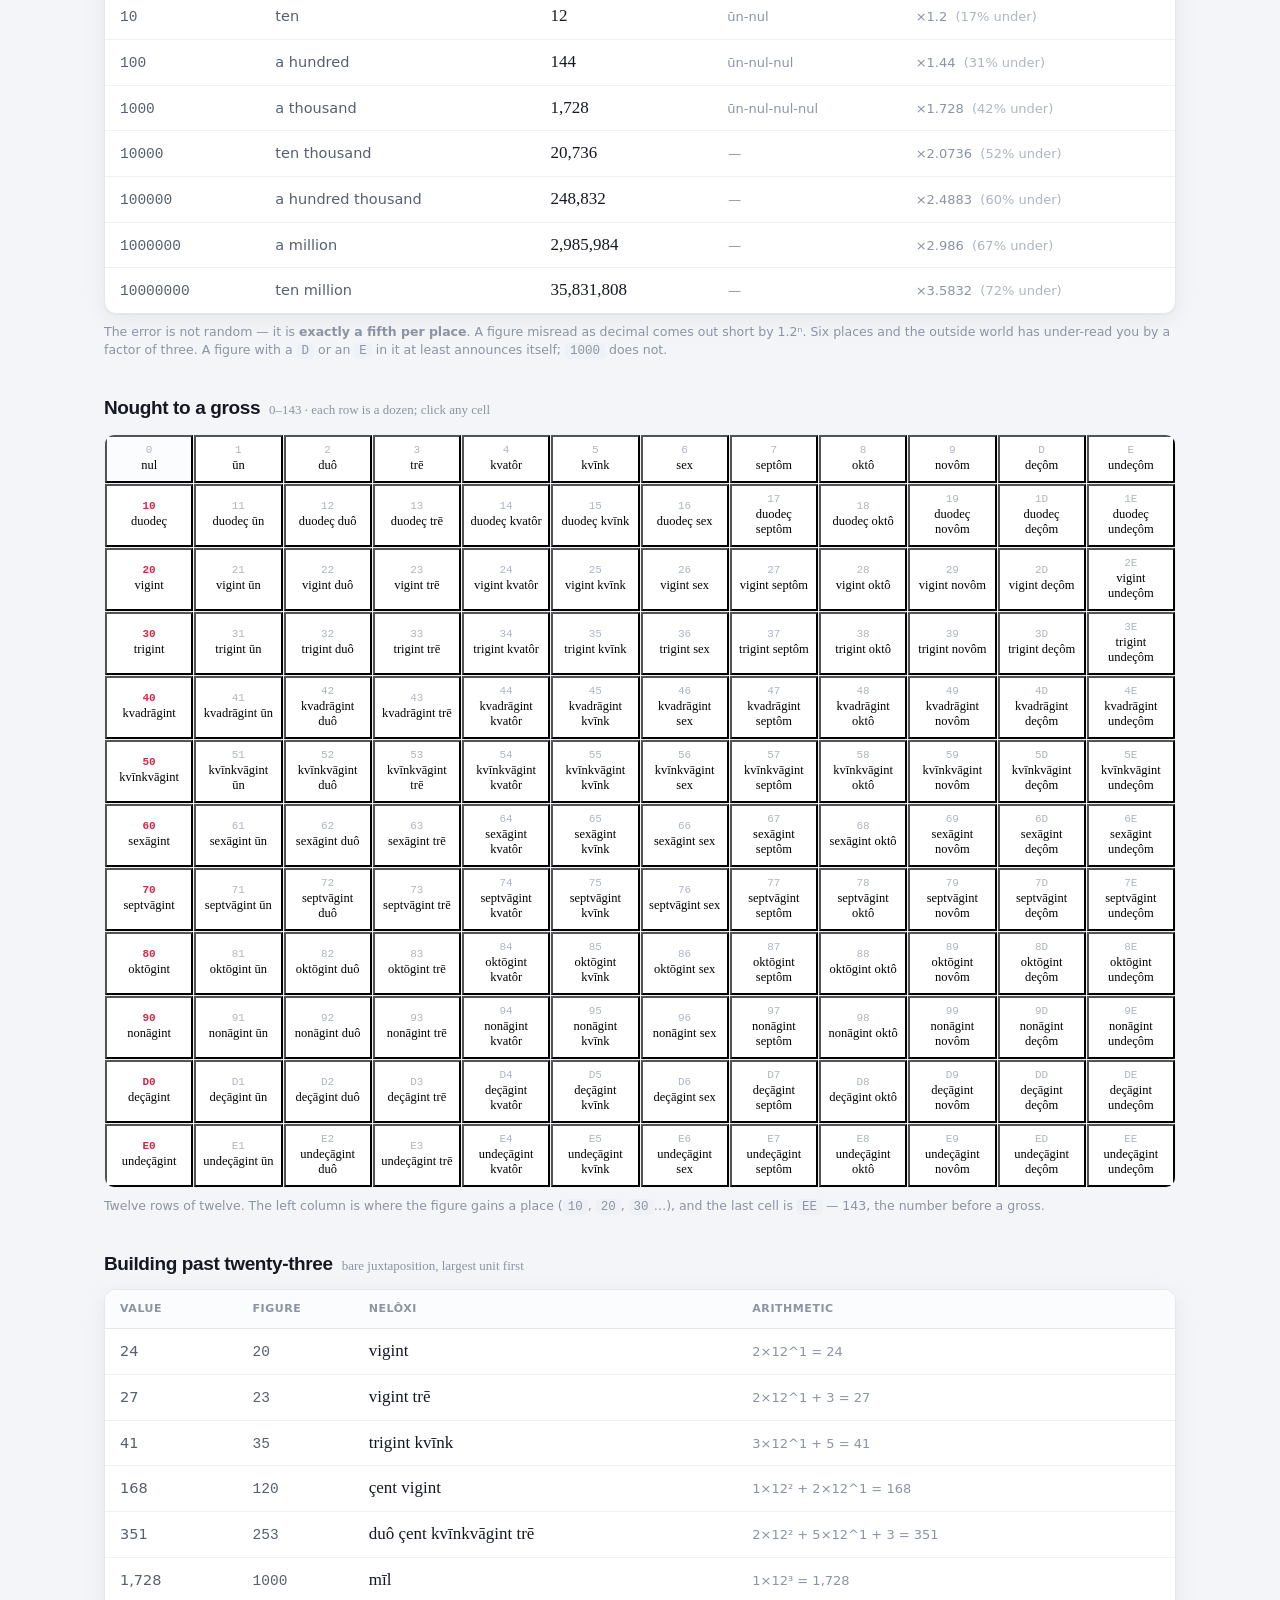
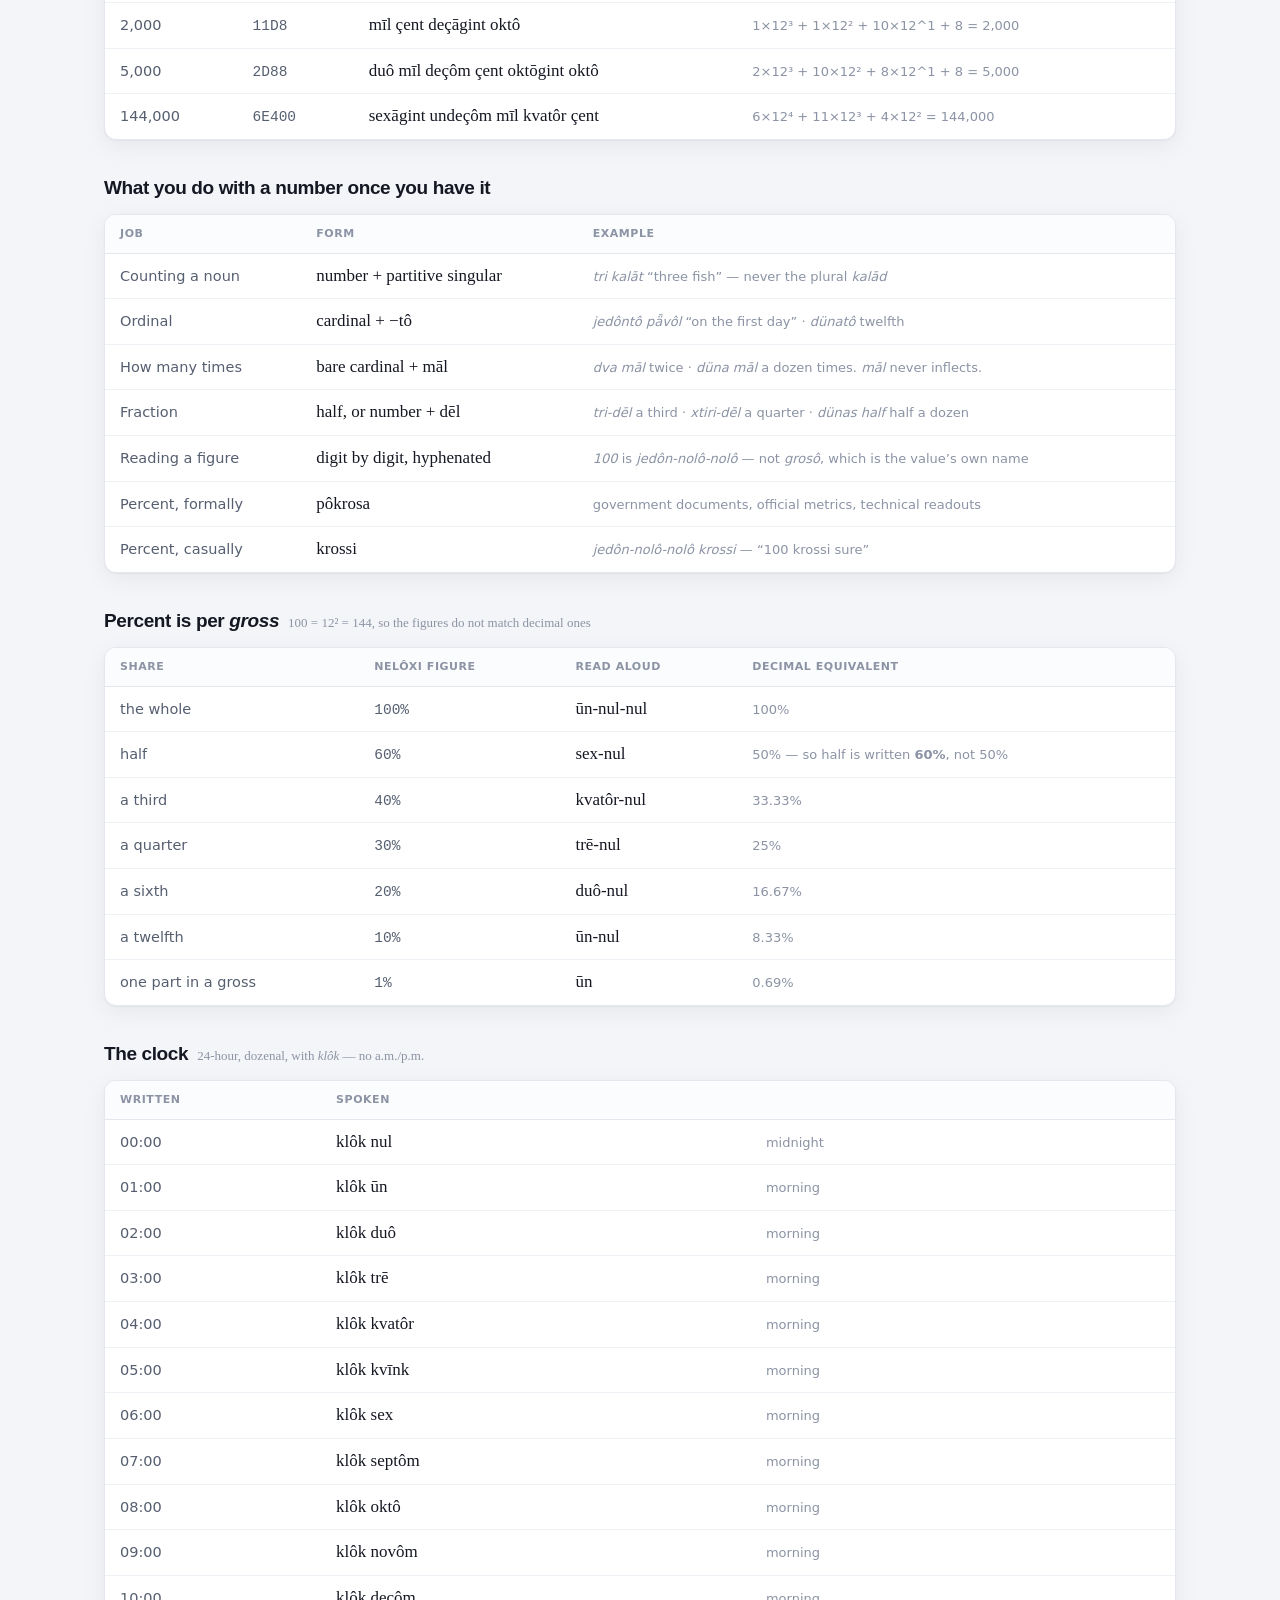
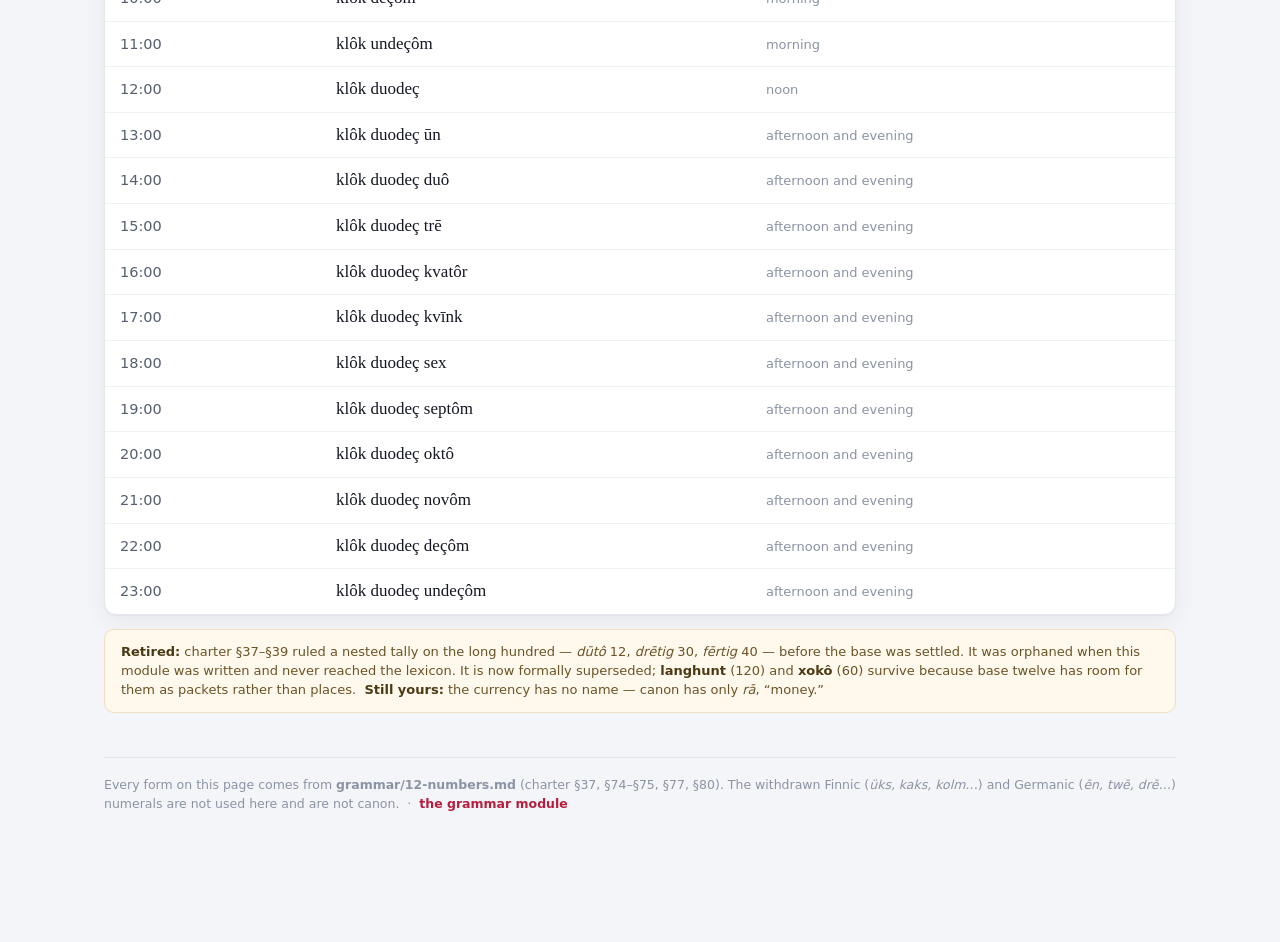
==== commit e99a4c0d: "Numerals: purge the old system, rebase on Viennese imperial in Latin Checkpoint, not the final shape" ====
--- a/numbers.html
+++ b/numbers.html
@@ -170,26 +170,25 @@
 <script>
 "use strict";
 /* ── canon ─────────────────────────────────────────────────────────────────── */
-const DIG  = ["nolô","jedôn","dva","tri","xtiri","peñç","xeç","sedôm","osôm","deveñç","deseñç","elva"];
+/* Latin, inherited through Habsburg chancery Latin and re-based from ten to twelve. */
+const DIG  = ["nul","ūn","duô","trē","kvatôr","kvīnk","sex","septôm","oktô","novôm","deçôm","undeçôm"];
 const EN   = ["zero","one","two","three","four","five","six","seven","eight","nine","ten","eleven"];
-/* 13–23 fuse into one word; 12 stays bare düna */
-const TEEN = ["dünjôn","dünva","düntri","dünxtir","dünpeñç","dünxeç","dünsedm","dünosm","dündevç","dündesç","dünelva"];
-const DUNA="düna", GROSO="grosô", MIRO="mīrô", MILJON="miljôn";
-/* The dozens are PACKETS, not compounds — each a thing that came in that
-   quantity, no two sharing a root. langhunt is the long hundred (§37): 120,
-   ten dozen, not 144. */
-const PACK={ 2:["kvādôr","the quire — 24 sheets, the paper trade's packet"],
-             3:["kolôd","the deck — 36 cards"],
-             4:["katār","the string — a caravan file"],
-             5:["xokô","the schock — eggs, barrel staves"],
-             6:["destô","the bundle — half a gross"],
-             7:["fasôl","the quarter — twelve weeks, the ledger term"],
-             8:["jük","the load — one beast's full load"],
-             9:["rosār","the bead-string, in through Aden"],
-            10:["langhunt","the long hundred — timber, herring, hides"],
-            11:["eksôk","the short gross — a gross a dozen light"] };
-/* a new word every third place; 12⁴ and 12⁵ ride as coefficients */
-const SCALE=["", MIRO, MILJON, "kurôr", "tümôn"];
+const LAT  = ["nullus","unus","duo","tres","quattuor","quinque","sex","septem","octo","novem","decem","undecim"];
+/* no fused teens: 13–23 are duodeç + digit, two words */
+const DUNA="duodeç", GROSO="çent", MIRO="mīl", MILJON="miljôn";
+/* The Latin -ginta series re-pointed from ten to twelve: viginti is no longer
+   2x10 but 2x12. Latin had no *decaginta* — it jumped to centum, because in
+   base ten 10x10 IS the square. Base twelve needs 10x and 11x, so those two are
+   regularised onto the same series. deçāgint is the long hundred. */
+const PACK={ 2:["vigint","viginti"], 3:["trigint","triginta"], 4:["kvadrāgint","quadraginta"],
+             5:["kvīnkvāgint","quinquaginta"], 6:["sexāgint","sexaginta"],
+             7:["septvāgint","septuaginta"], 8:["oktōgint","octoginta"],
+             9:["nonāgint","nonaginta"],
+            10:["deçāgint","regularised — the long hundred; Latin had no *decaginta*"],
+            11:["undeçāgint","regularised on the -ginta series"] };
+/* centum is the square of the base and mille the cube — the words keep their
+   POSITION and change their value: çent is 144, mīl is 1,728. */
+const SCALE=["", MIRO, MILJON, "biljôn", "triljôn"];
 const TRIAD=1728, MAXN=Math.pow(1728,5)-1;
 
 /* Ten and eleven are D and E, from deseñç and elva — the only pair that is on
@@ -211,7 +210,7 @@
   if(r){
     if(r<12)       out.push(DIG[r]);
     else if(r===12)out.push(DUNA);
-    else if(r<24)  out.push(TEEN[r-13]);
+    else if(r<24){ out.push(DUNA); out.push(DIG[r-12]); }   /* two words, never glued */
     else { const d=Math.floor(r/12), u=r%12;
            out.push(PACK[d][0]); if(u) out.push(DIG[u]); }   /* packet, then remainder */
   }
@@ -260,7 +259,7 @@
 /* ── reading a number back ─────────────────────────────────────────────────── */
 const DIGIDX={}, TEENIDX={};
 DIG.forEach((w,i)=>DIGIDX[fold(w)]=i);
-TEEN.forEach((w,i)=>TEENIDX[fold(w)]=i+13);
+/* no teens to index */
 function fold(s){
   return String(s).toLowerCase()
     .replace(/ô/g,"o").replace(/ā/g,"a").replace(/ē/g,"e").replace(/ī/g,"i")
@@ -283,7 +282,6 @@
   for(let i=0;i<toks.length;i++){
     const t=toks[i];
     if(DIGIDX[t]!==undefined){ flush(); pend=DIGIDX[t]; continue; }
-    if(TEENIDX[t]!==undefined){ flush(); group+=TEENIDX[t]; continue; }
     if(PACKW[t]!==undefined){ flush(); group+=PACKW[t]; continue; }
     if(UNITW[t]!==undefined){ group += (pend===null?1:pend)*UNITW[t]; pend=null; continue; }
     if(SCALEW[t]!==undefined){
@@ -525,11 +523,12 @@
 
 /* ── self-check: the canon examples must come out exactly as written ───────── */
 (function(){
-  const MUST=[[0,"nolô"],[11,"elva"],[12,"düna"],[13,"dünjôn"],[18,"dünxeç"],[23,"dünelva"],
-    [24,"kvādôr"],[27,"kvādôr tri"],[41,"kolôd peñç"],[60,"xokô"],[120,"langhunt"],
-    [132,"eksôk"],[143,"eksôk elva"],[144,"grosô"],
-    [168,"grosô kvādôr"],[351,"dva grosô xokô tri"],[1728,"mīrô"],
-    [Math.pow(12,6),"miljôn"],[Math.pow(12,9),"kurôr"],[Math.pow(12,12),"tümôn"]];
+  const MUST=[[0,"nul"],[1,"ūn"],[11,"undeçôm"],[12,"duodeç"],[13,"duodeç ūn"],
+    [18,"duodeç sex"],[23,"duodeç undeçôm"],[24,"vigint"],[27,"vigint trē"],
+    [41,"trigint kvīnk"],[60,"kvīnkvāgint"],[120,"deçāgint"],[132,"undeçāgint"],
+    [143,"undeçāgint undeçôm"],[144,"çent"],[168,"çent vigint"],
+    [351,"duô çent kvīnkvāgint trē"],[1728,"mīl"],
+    [Math.pow(12,6),"miljôn"],[Math.pow(12,9),"biljôn"],[Math.pow(12,12),"triljôn"]];
   const bad=MUST.filter(([n,w])=>cardinal(n)!==w)
                 .map(([n,w])=>`${n}: got "${cardinal(n)}", canon "${w}"`);
   /* every value must also read back to itself */
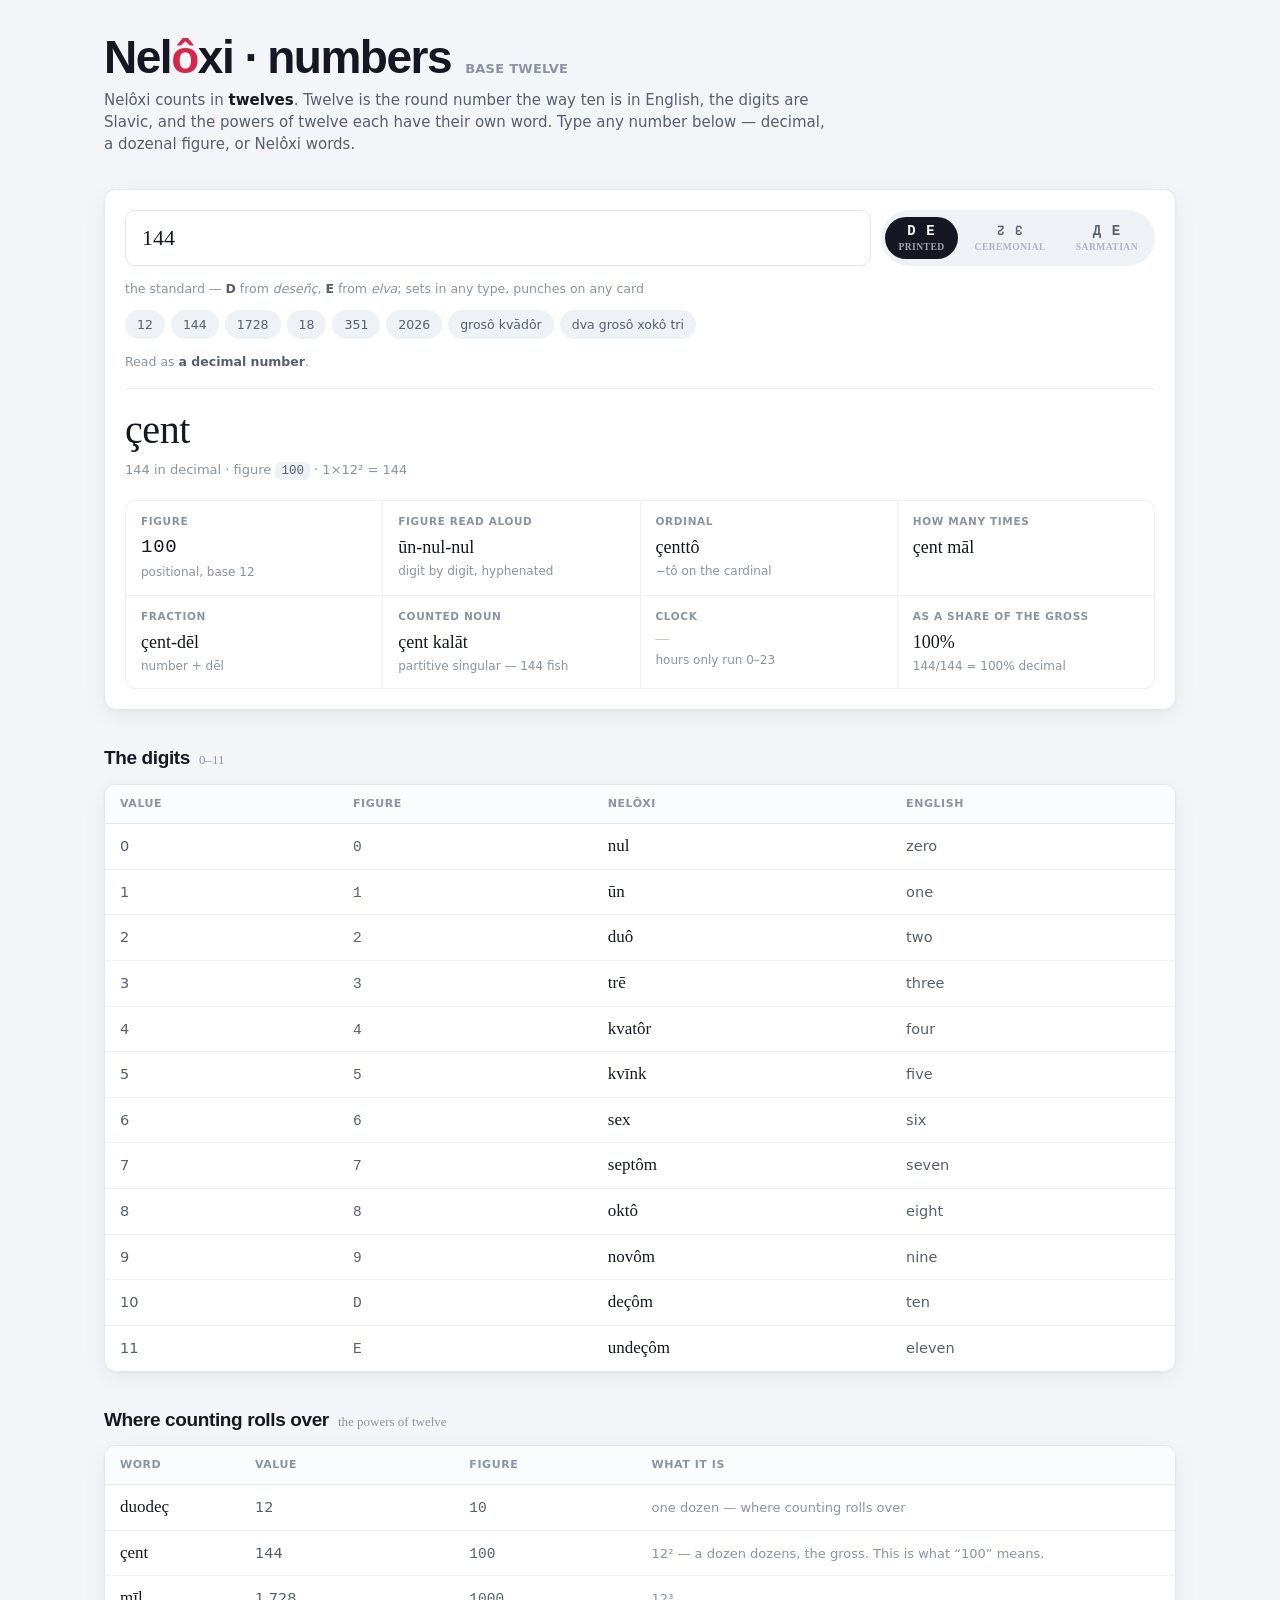
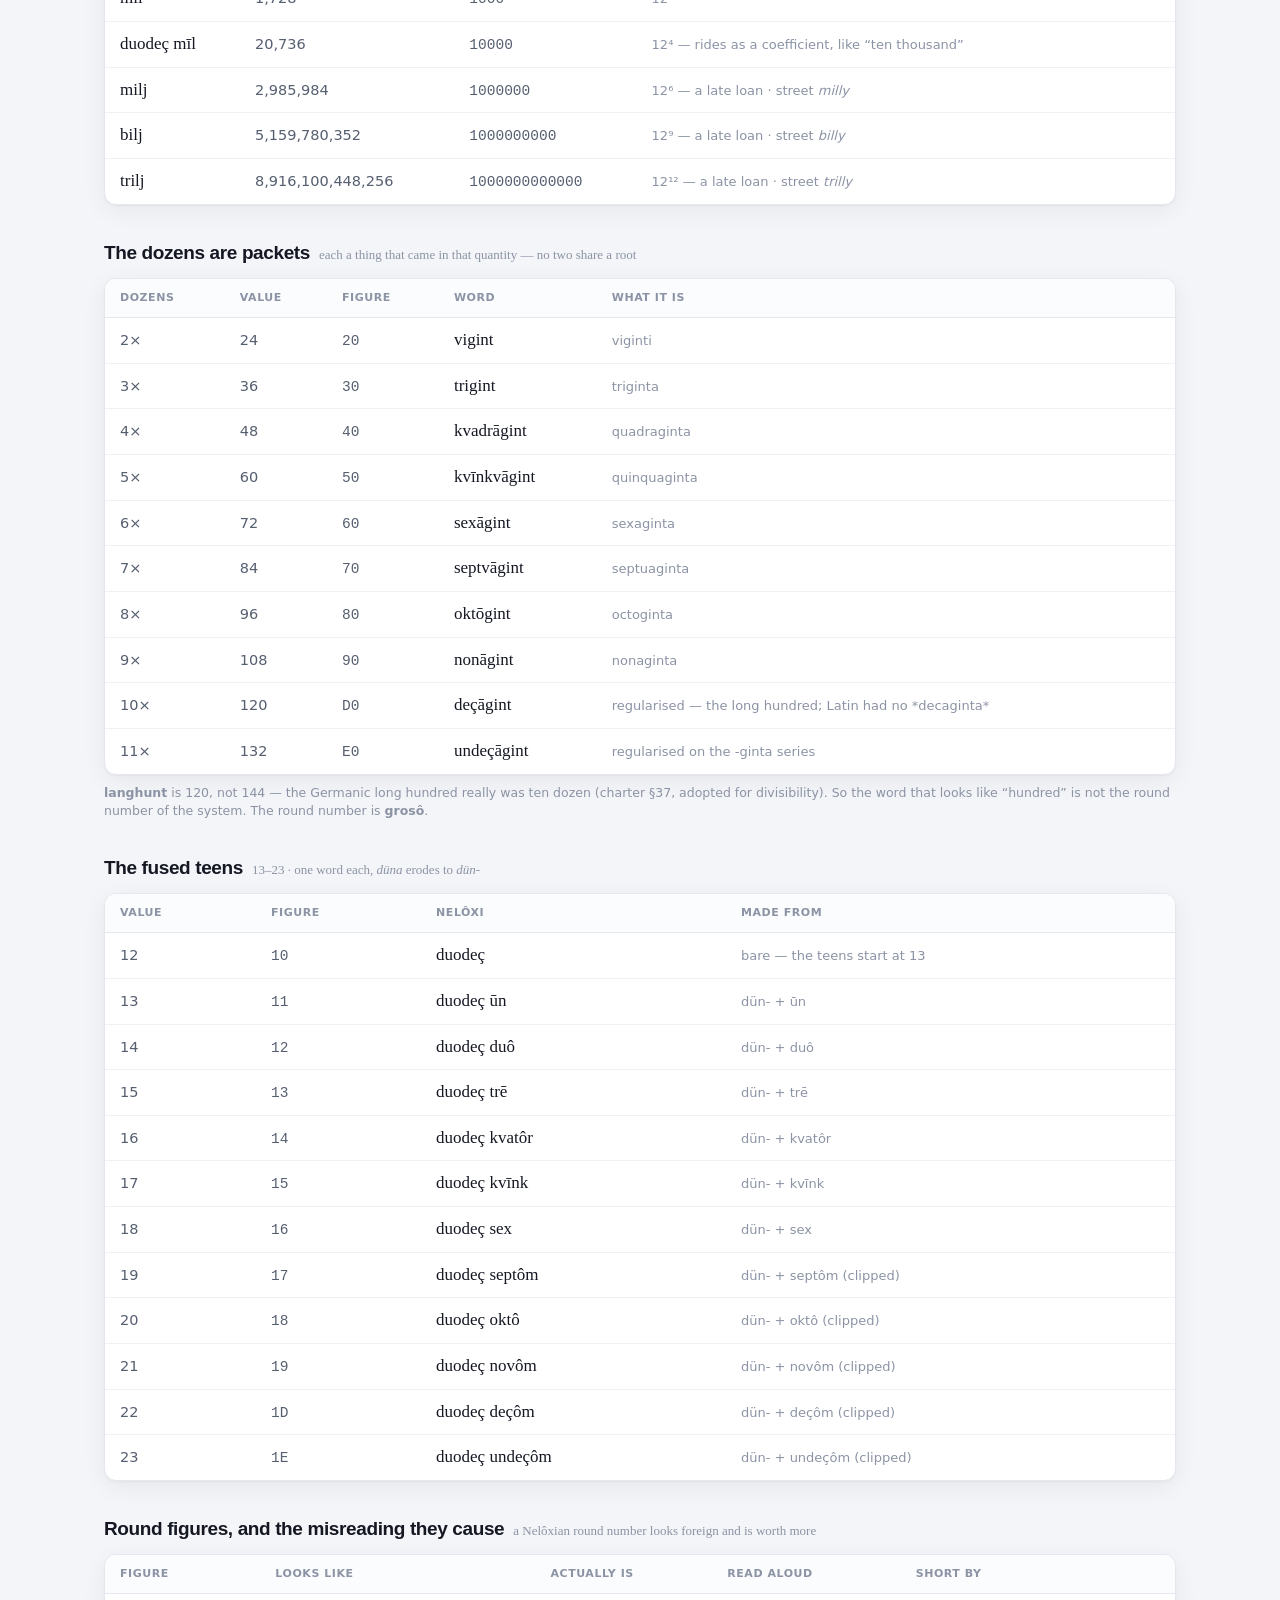
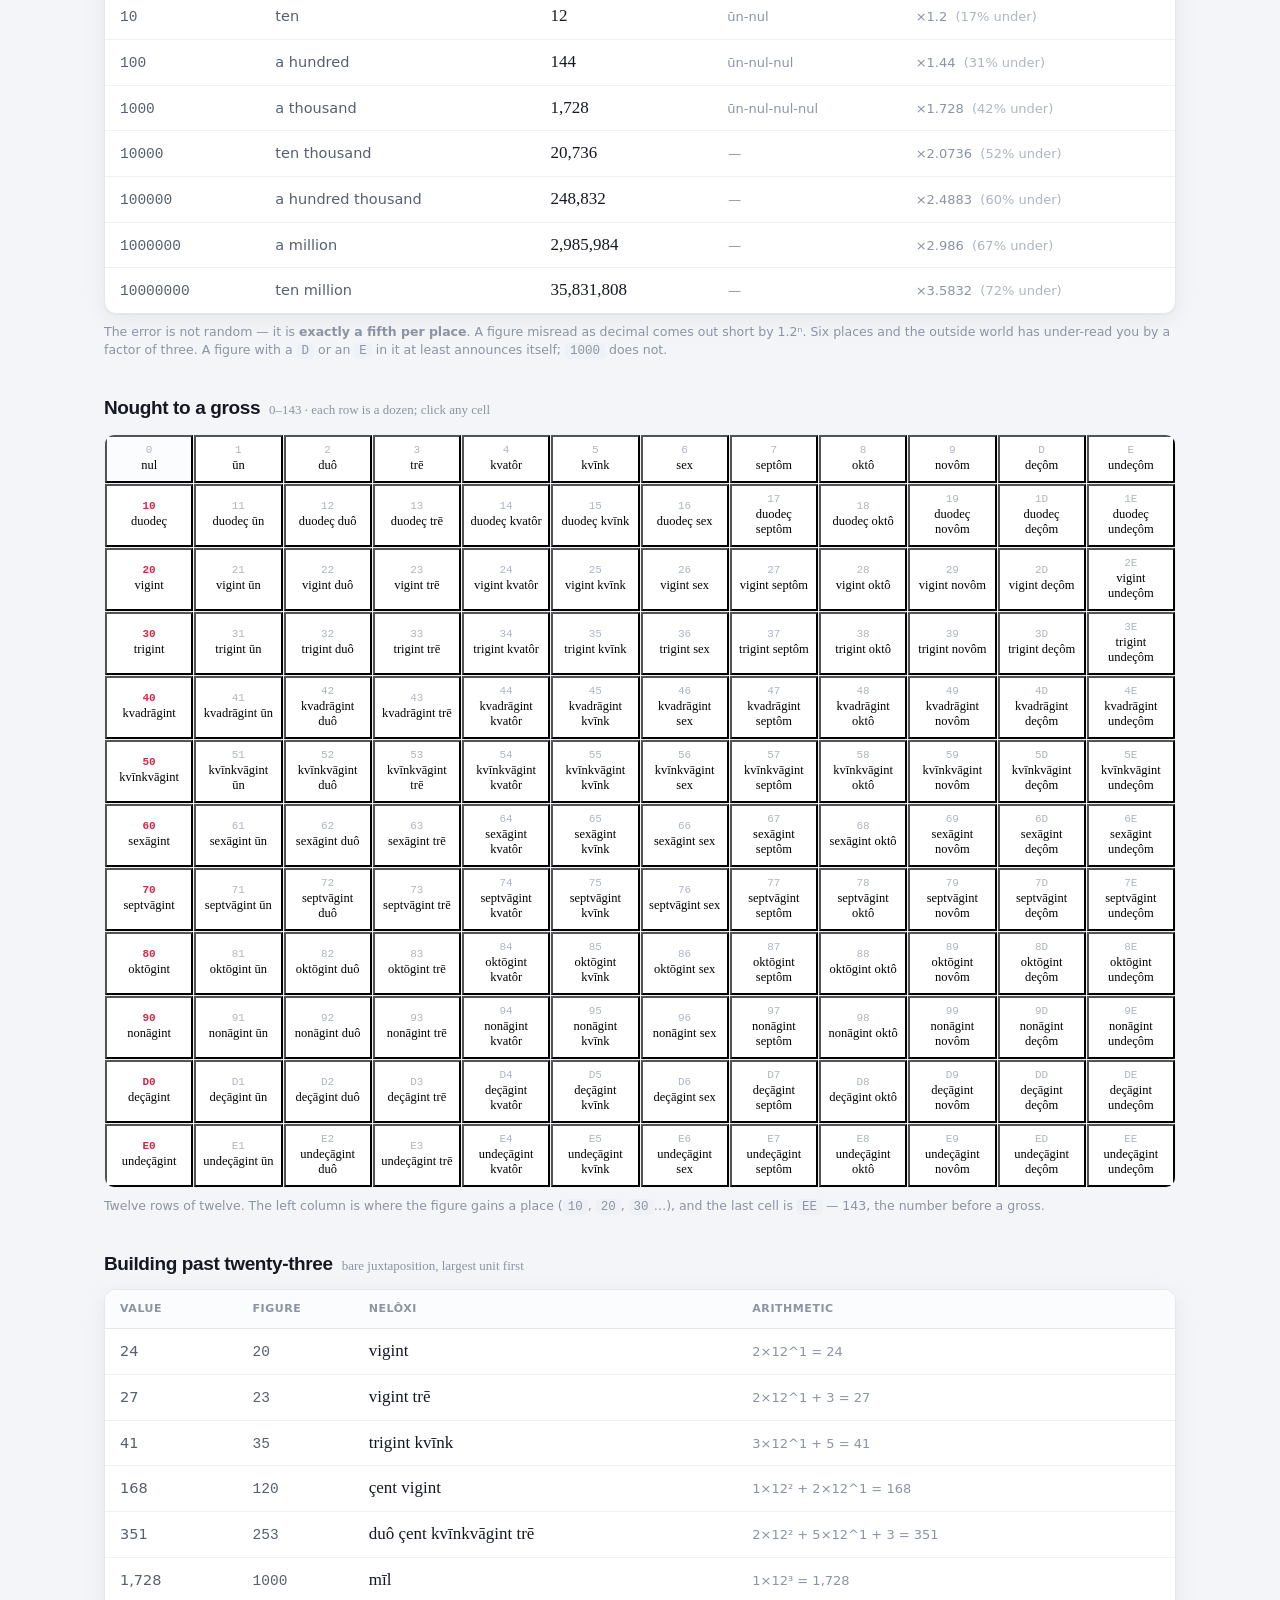
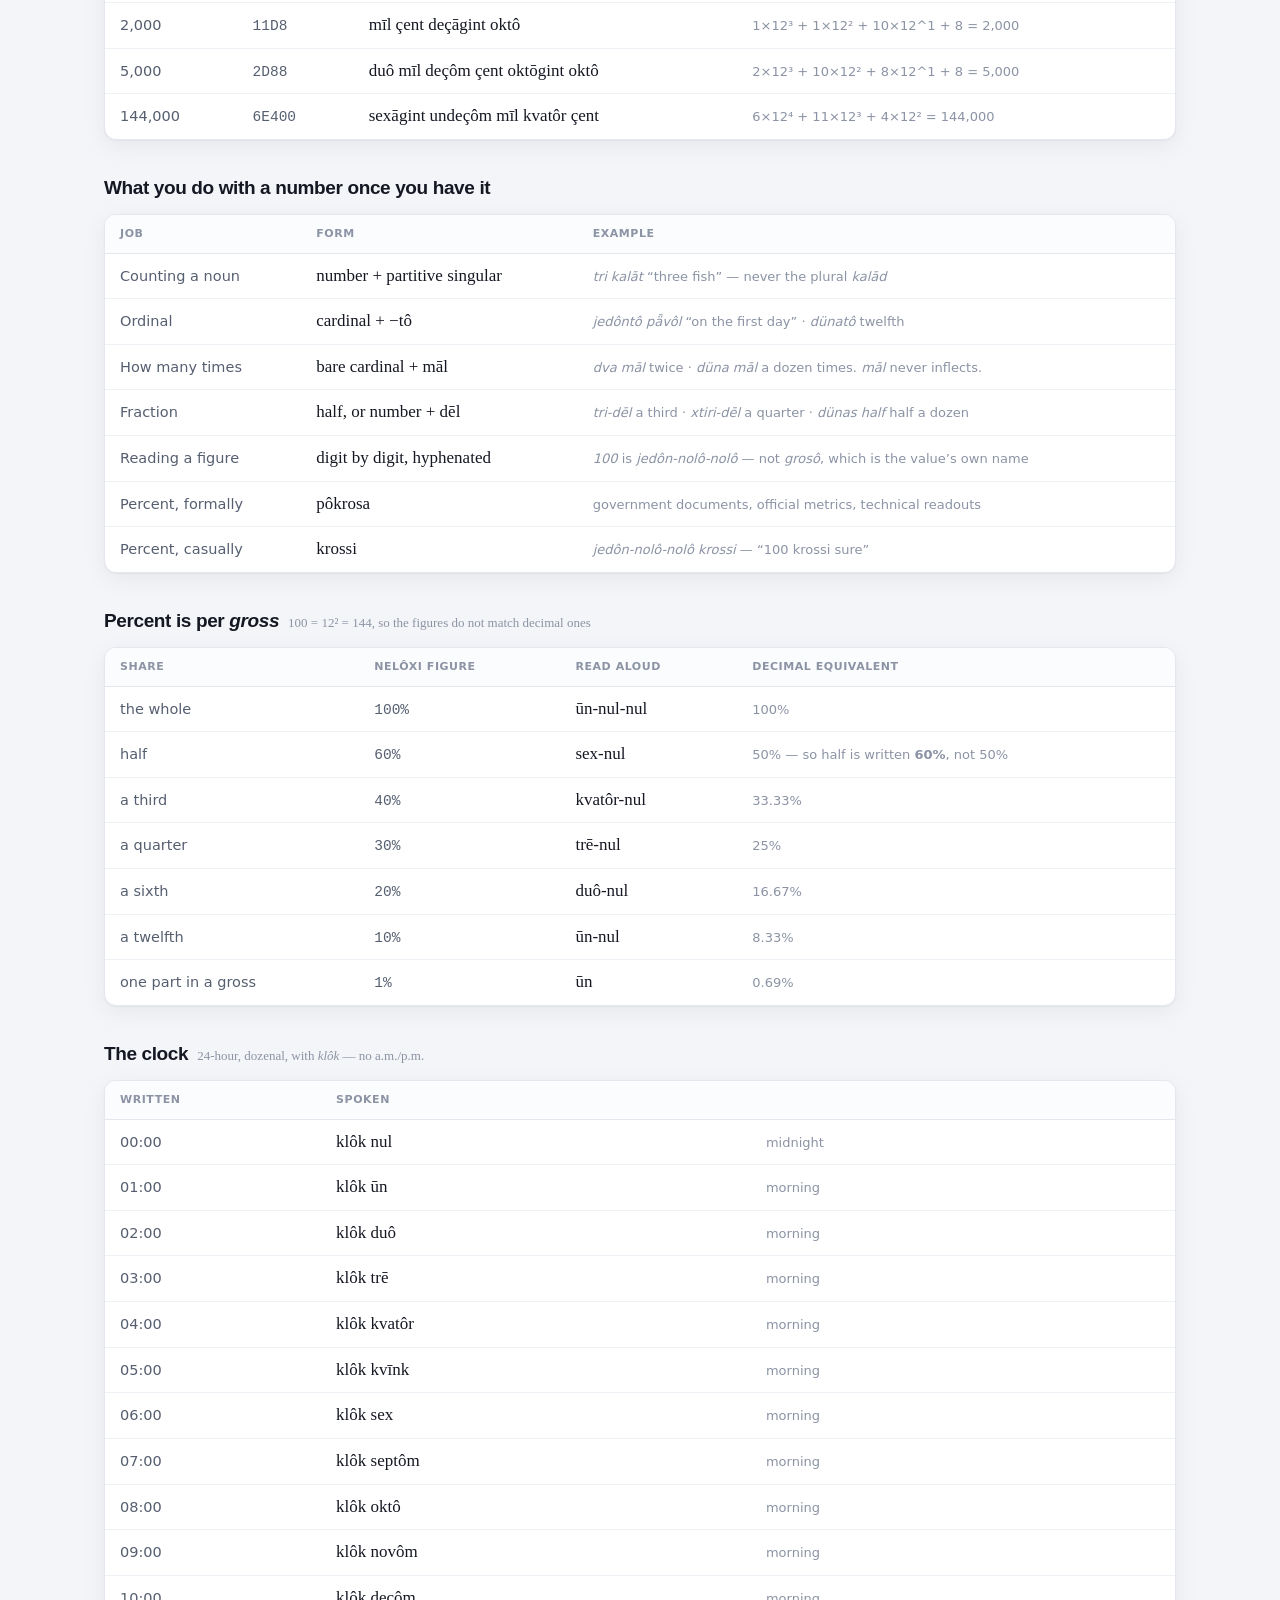
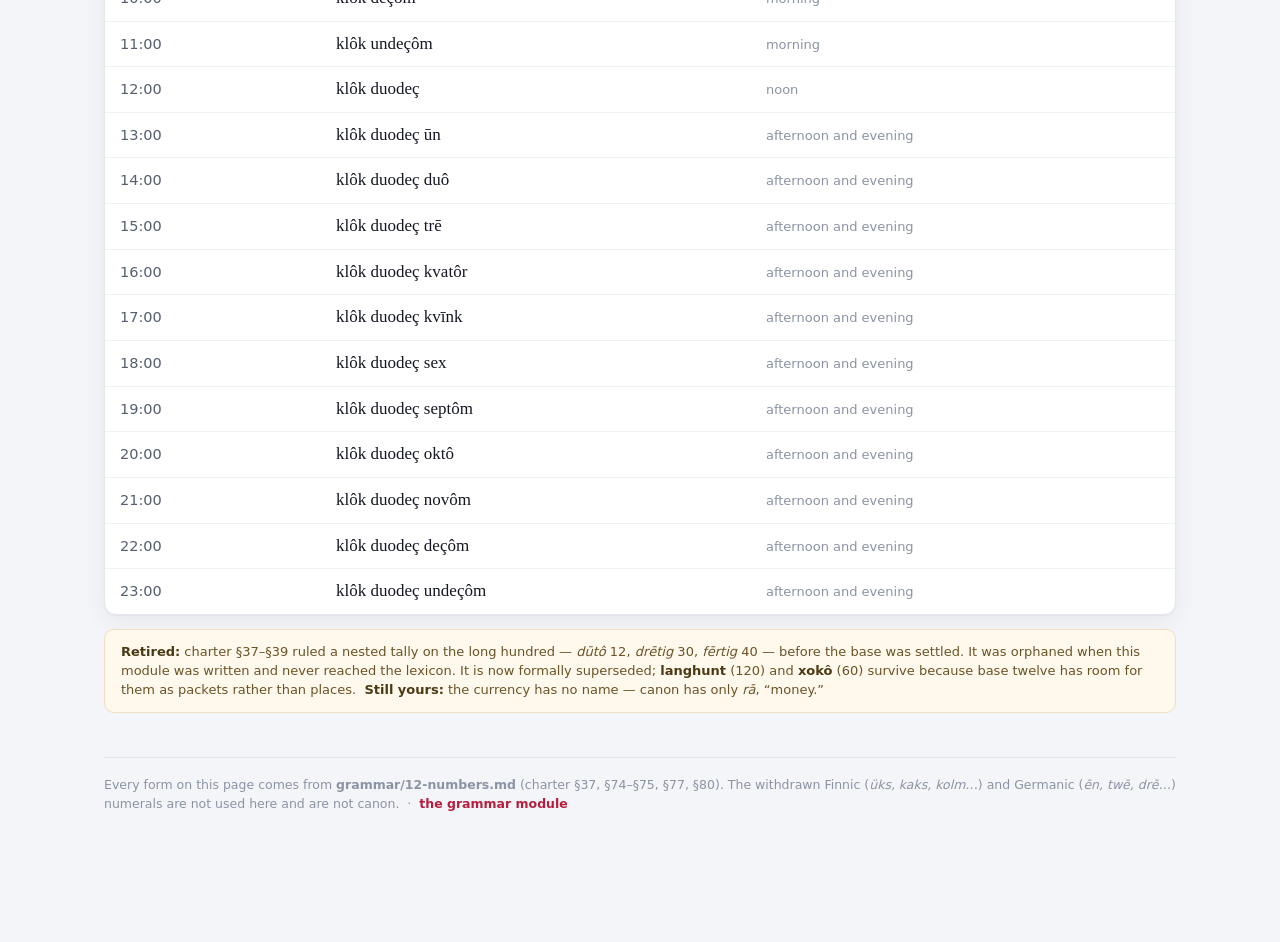
==== commit 68733952: "Re-base the numerals on Latin; milj/bilj/trilj with street forms The old numeral system is deleted, " ====
--- a/numbers.html
+++ b/numbers.html
@@ -175,7 +175,7 @@
 const EN   = ["zero","one","two","three","four","five","six","seven","eight","nine","ten","eleven"];
 const LAT  = ["nullus","unus","duo","tres","quattuor","quinque","sex","septem","octo","novem","decem","undecim"];
 /* no fused teens: 13–23 are duodeç + digit, two words */
-const DUNA="duodeç", GROSO="çent", MIRO="mīl", MILJON="miljôn";
+const DUNA="duodeç", GROSO="çent", MIRO="mīl", MILJON="milj";
 /* The Latin -ginta series re-pointed from ten to twelve: viginti is no longer
    2x10 but 2x12. Latin had no *decaginta* — it jumped to centum, because in
    base ten 10x10 IS the square. Base twelve needs 10x and 11x, so those two are
@@ -188,7 +188,7 @@
             11:["undeçāgint","regularised on the -ginta series"] };
 /* centum is the square of the base and mille the cube — the words keep their
    POSITION and change their value: çent is 144, mīl is 1,728. */
-const SCALE=["", MIRO, MILJON, "biljôn", "triljôn"];
+const SCALE=["", MIRO, MILJON, "bilj", "trilj"];
 const TRIAD=1728, MAXN=Math.pow(1728,5)-1;
 
 /* Ten and eleven are D and E, from deseñç and elva — the only pair that is on
@@ -268,13 +268,22 @@
 }
 const UNITW={ [fold(DUNA)]:12, [fold(GROSO)]:144 };
 const SCALEW={ [fold(MIRO)]:1728, [fold(MILJON)]:Math.pow(12,6),
-               [fold("kurôr")]:Math.pow(12,9), [fold("tümôn")]:Math.pow(12,12) };
+               [fold("bilj")]:Math.pow(12,9), [fold("trilj")]:Math.pow(12,12),
+               [fold("milly")]:Math.pow(12,6), [fold("billy")]:Math.pow(12,9),
+               [fold("trilly")]:Math.pow(12,12) };
 /* each packet is a bare value, not a coefficient — kvādôr IS 24 */
 const PACKW={}; Object.keys(PACK).forEach(k=>PACKW[fold(PACK[k][0])]=k*12);
 
 /* Parses Nelôxi words, then RE-COMPOSES the result and compares. A mismatch is
    reported as unreadable rather than answered wrongly. */
-function parseWords(str){
+/* milly/billy/trilly are the street forms of milj/bilj/trilj — accepted on
+   input, normalised to the formal word before the round-trip check runs. */
+const STREET={ milly:"milj", billy:"bilj", trilly:"trilj" };
+function deStreet(s){
+  return String(s).split(/(\s+)/).map(w=>STREET[fold(w)]||w).join("");
+}
+function parseWords(raw){
+  const str=deStreet(raw);
   const toks=fold(str).split(/[\s\-·,]+/).filter(Boolean);
   if(!toks.length) return null;
   let total=0, group=0, pend=null;
@@ -286,8 +295,6 @@
     if(UNITW[t]!==undefined){ group += (pend===null?1:pend)*UNITW[t]; pend=null; continue; }
     if(SCALEW[t]!==undefined){
       let mult=SCALEW[t];
-      /* "mīrô miljôn" is one scale, 12⁹ — take the pair together */
-      if(mult===1728 && SCALEW[toks[i+1]]!==undefined){ mult*=SCALEW[toks[i+1]]; i++; }
       flush();
       total += (group===0?1:group)*mult;
       group=0; continue;
@@ -406,9 +413,9 @@
      [c("nx",GROSO), c("en","144"), c("fig",figure(144)), c("note","12² — a dozen dozens, the gross. This is what “100” means.")],
      [c("nx",MIRO), c("en","1,728"), c("fig",figure(1728)), c("note","12³")],
      [c("nx",DUNA+" "+MIRO), c("en","20,736"), c("fig",figure(20736)), c("note","12⁴ — rides as a coefficient, like “ten thousand”")],
-     [c("nx",MILJON), c("en","2,985,984"), c("fig",figure(Math.pow(12,6))), c("note","12⁶")],
-     [c("nx","kurôr"), c("en","5,159,780,352"), c("fig",figure(Math.pow(12,9))), c("note","12⁹ — the corridor’s great-number word (Persian <i>kurūr</i>)")],
-     [c("nx","tümôn"), c("en","8,916,100,448,256"), c("fig",figure(Math.pow(12,12))), c("note","12¹² — Turkic <i>tümen</i>, a myriad")]]);
+     [c("nx",MILJON), c("en","2,985,984"), c("fig",figure(Math.pow(12,6))), c("note","12⁶ — a late loan · street <i>milly</i>")],
+     [c("nx","bilj"), c("en","5,159,780,352"), c("fig",figure(Math.pow(12,9))), c("note","12⁹ — a late loan · street <i>billy</i>")],
+     [c("nx","trilj"), c("en","8,916,100,448,256"), c("fig",figure(Math.pow(12,12))), c("note","12¹² — a late loan · street <i>trilly</i>")]]);
 
   /* the ten packets — each a thing that came in that quantity */
   tbl("tpack",["Dozens","Value","Figure","Word","What it is"],
@@ -528,7 +535,7 @@
     [41,"trigint kvīnk"],[60,"kvīnkvāgint"],[120,"deçāgint"],[132,"undeçāgint"],
     [143,"undeçāgint undeçôm"],[144,"çent"],[168,"çent vigint"],
     [351,"duô çent kvīnkvāgint trē"],[1728,"mīl"],
-    [Math.pow(12,6),"miljôn"],[Math.pow(12,9),"biljôn"],[Math.pow(12,12),"triljôn"]];
+    [Math.pow(12,6),"milj"],[Math.pow(12,9),"bilj"],[Math.pow(12,12),"trilj"]];
   const bad=MUST.filter(([n,w])=>cardinal(n)!==w)
                 .map(([n,w])=>`${n}: got "${cardinal(n)}", canon "${w}"`);
   /* every value must also read back to itself */
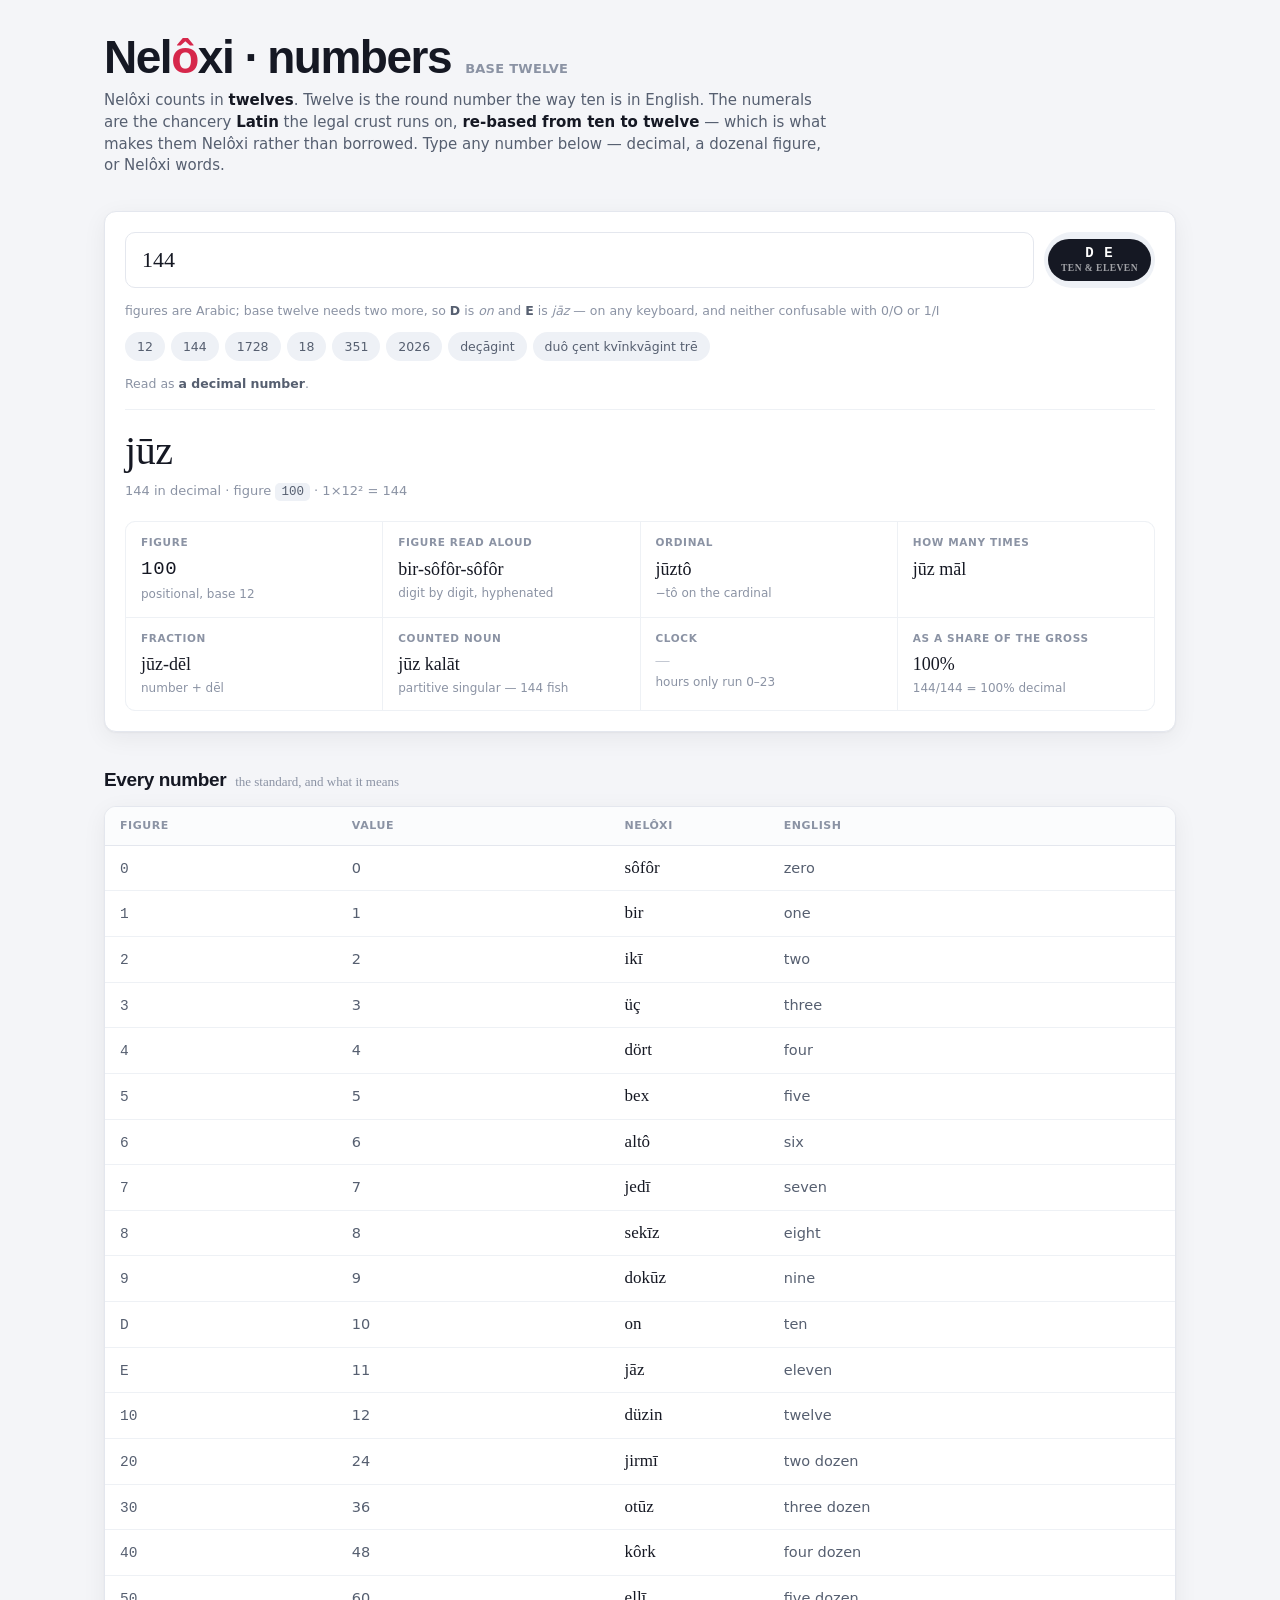
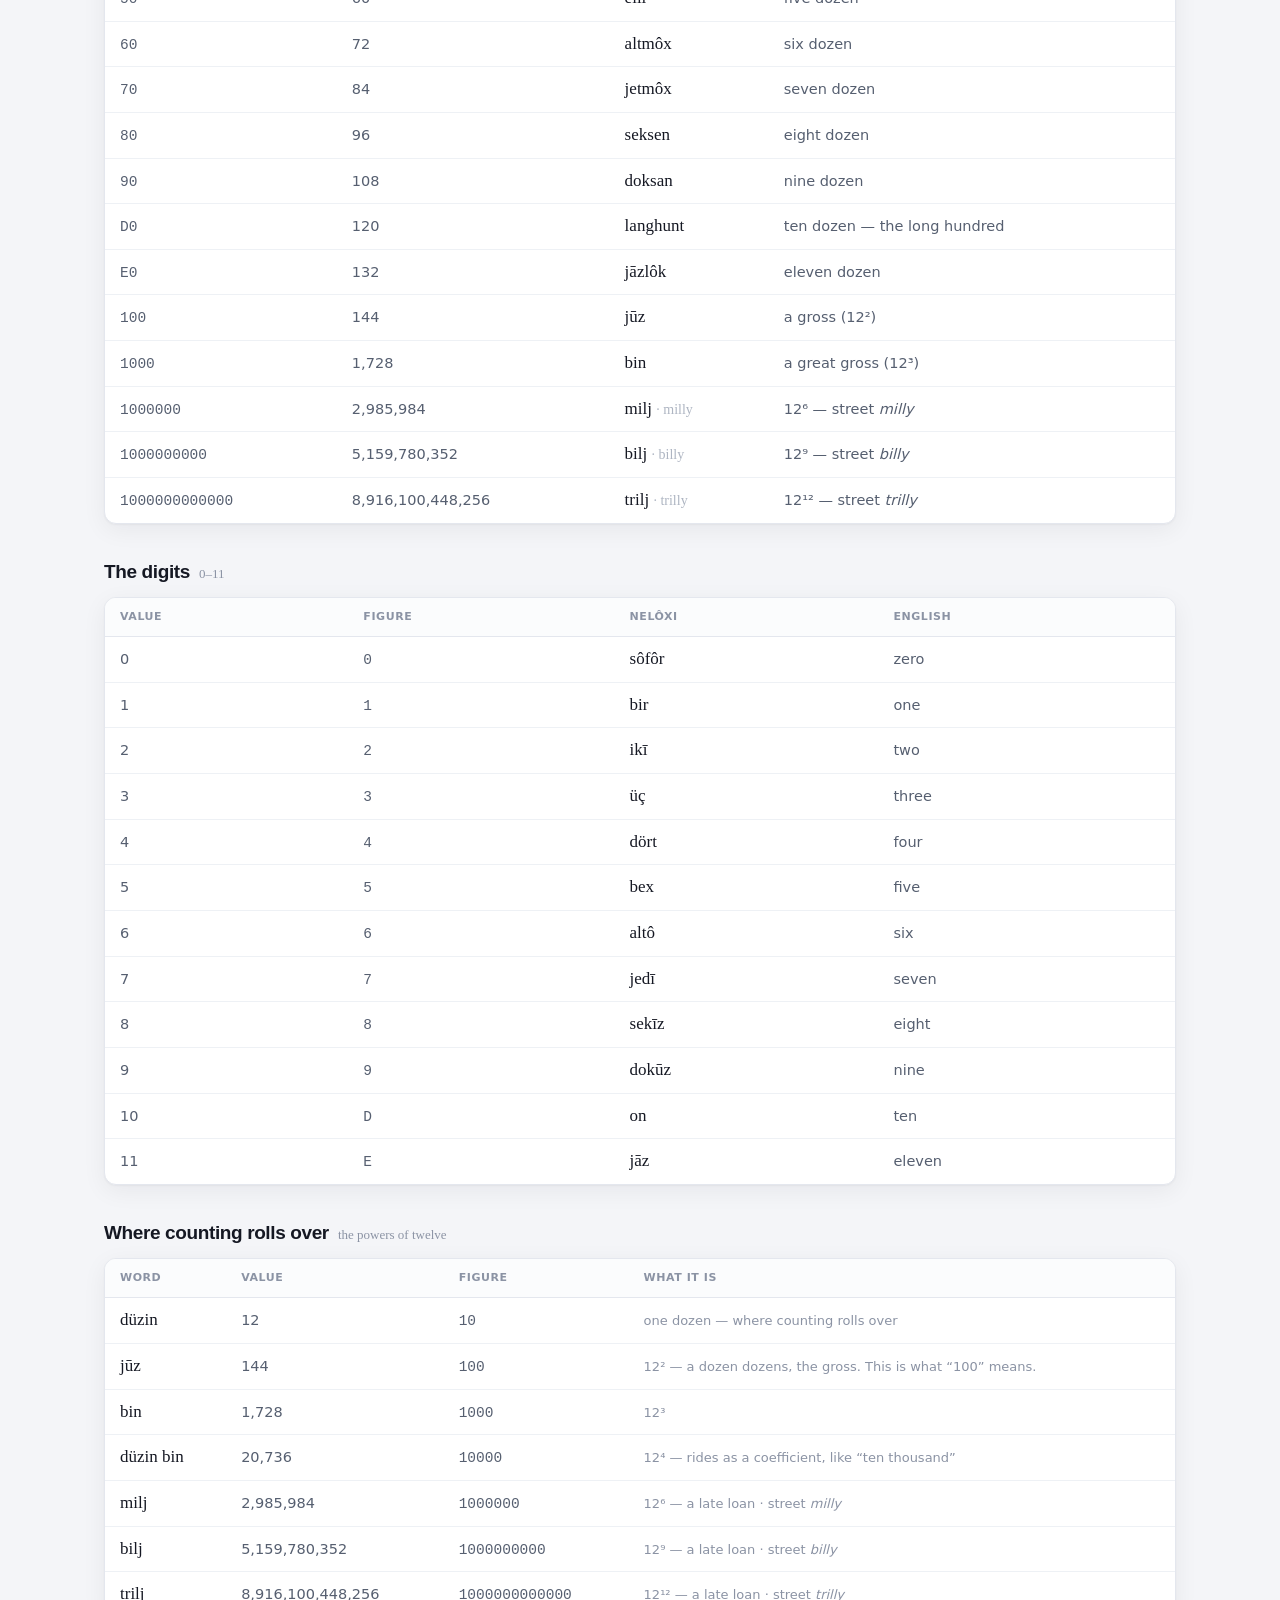
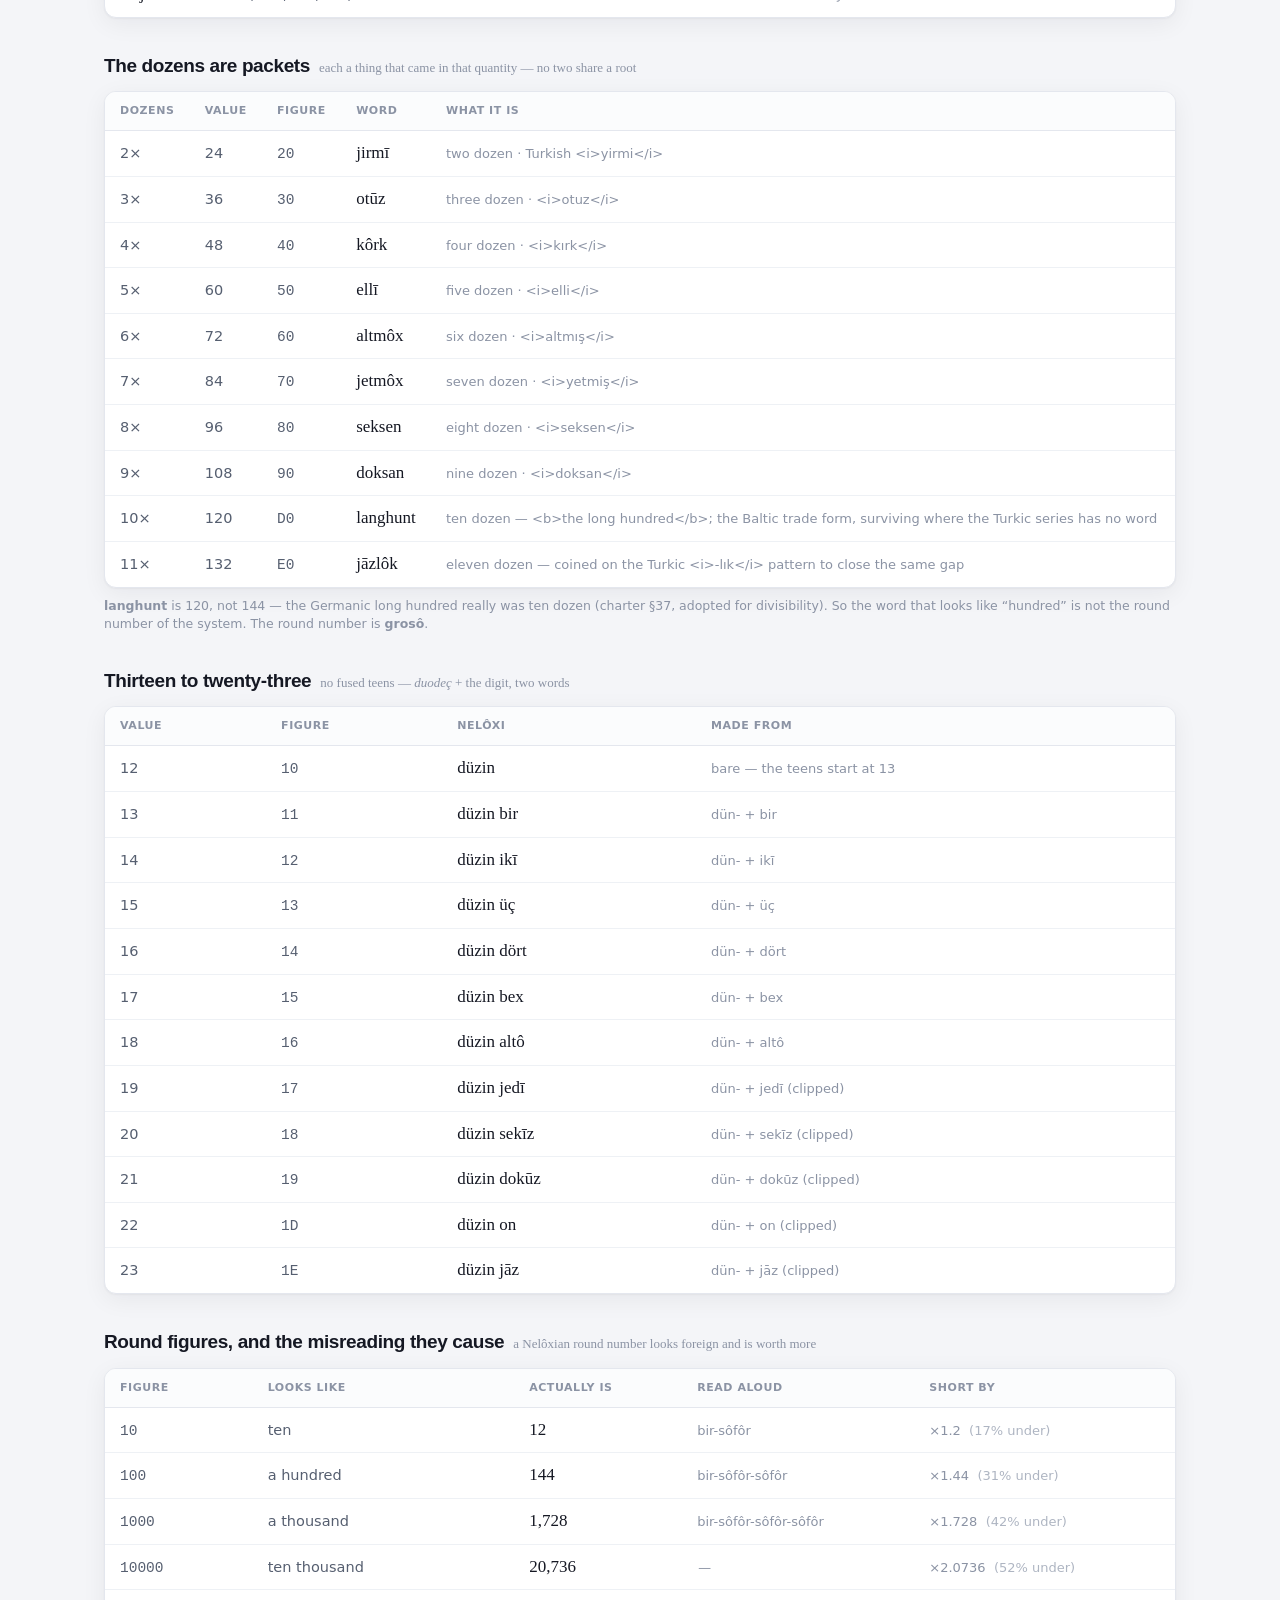
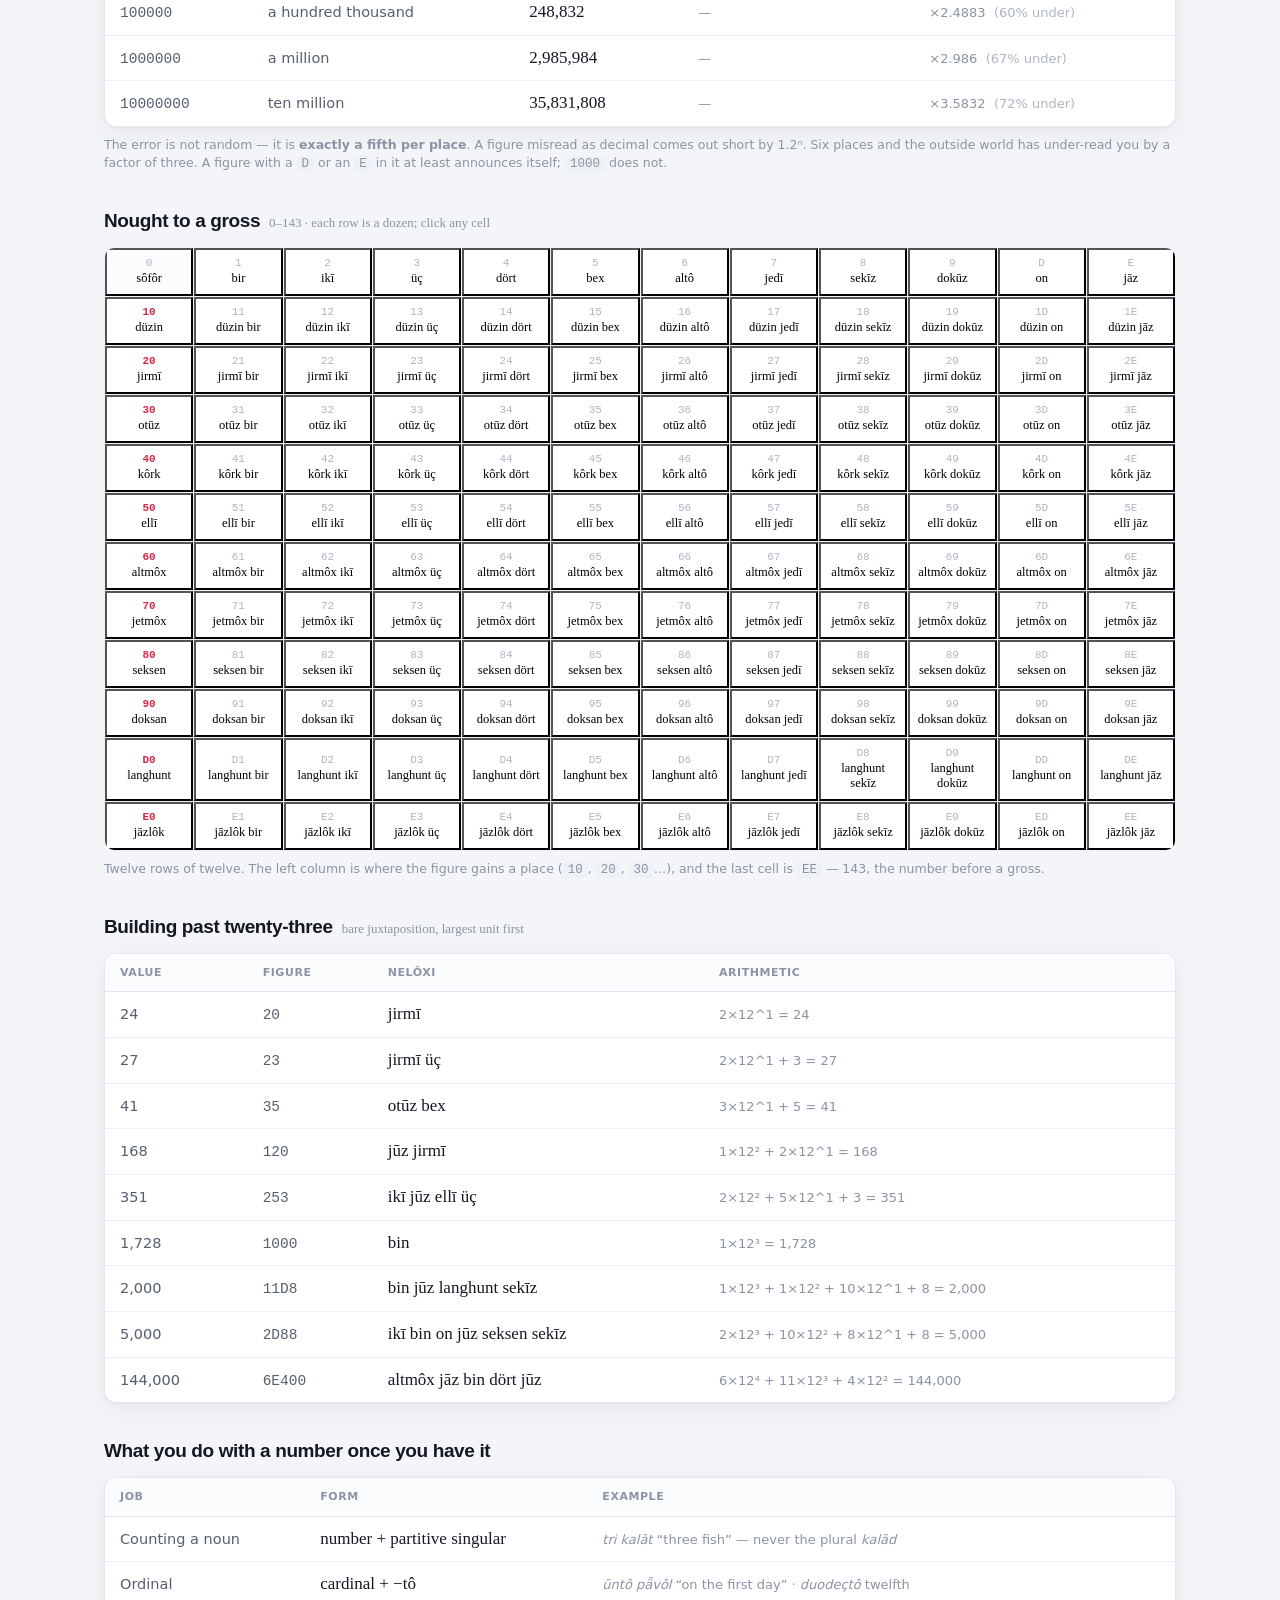
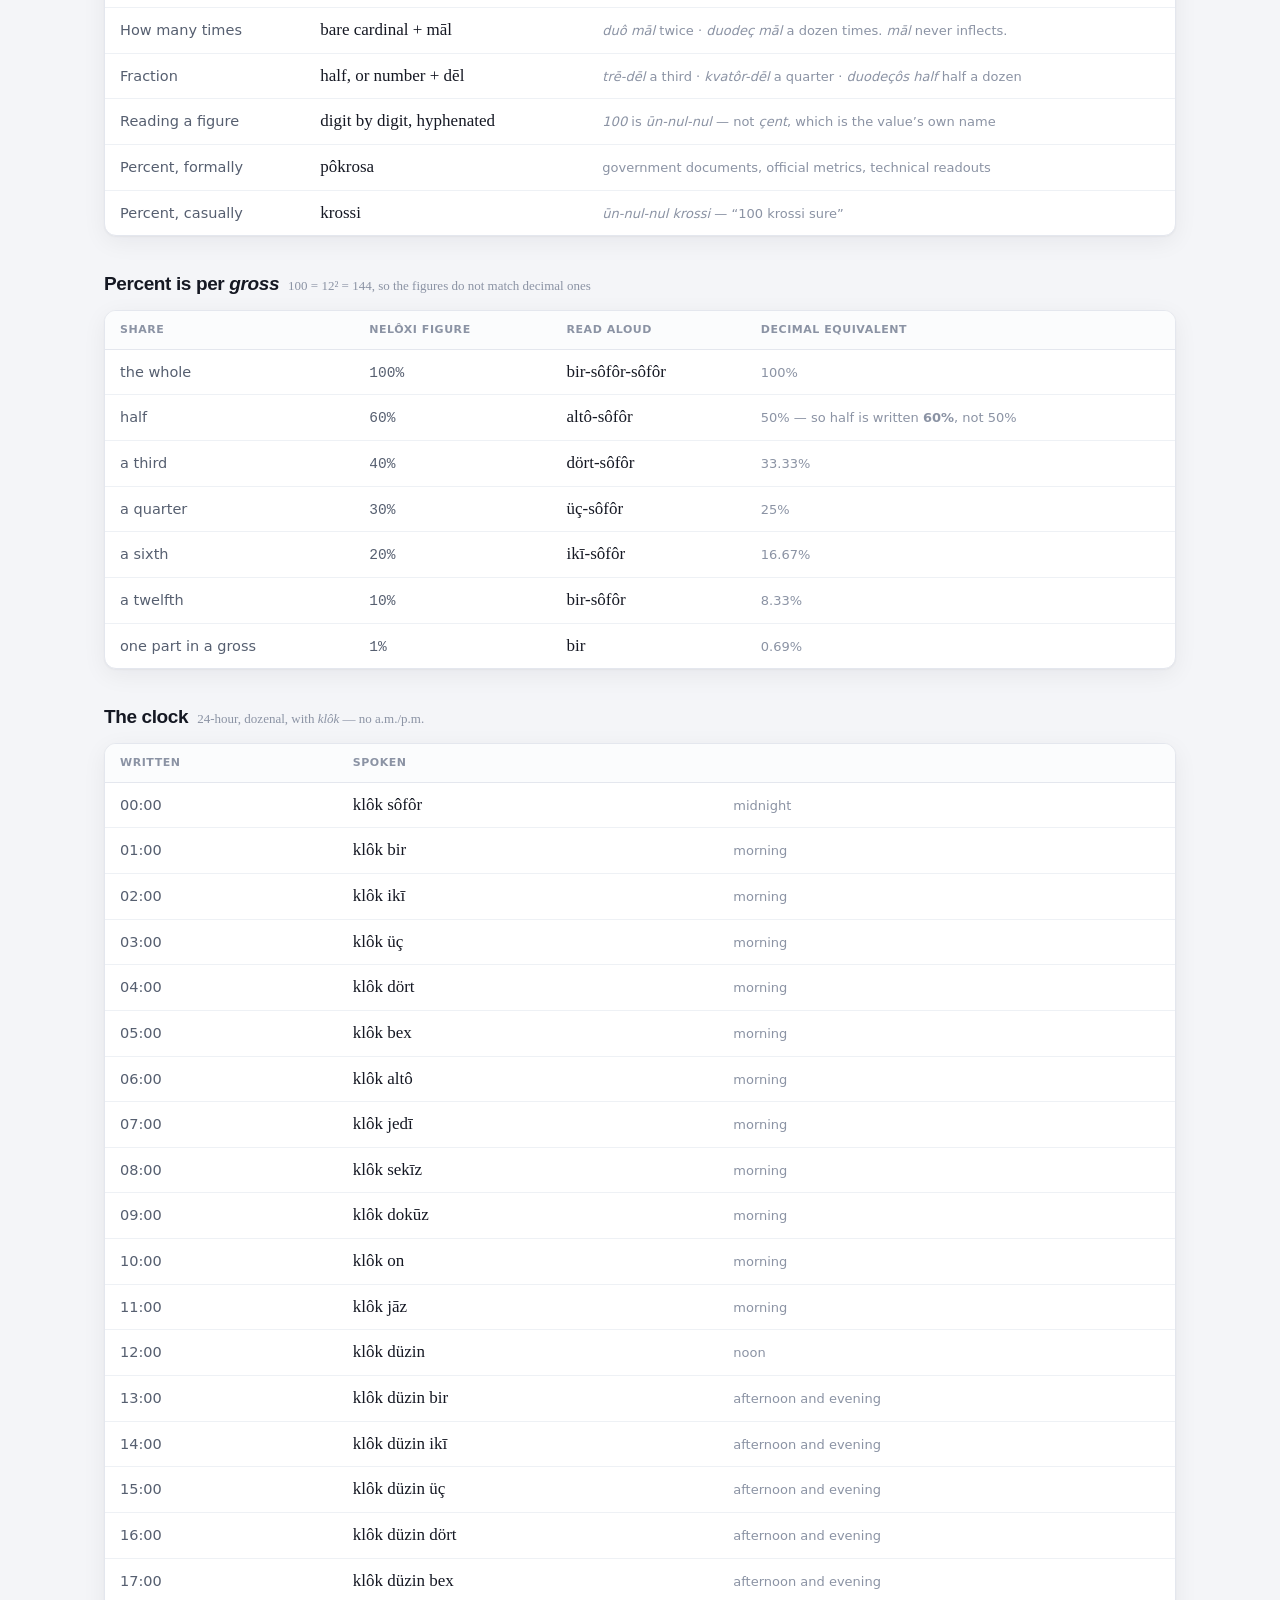
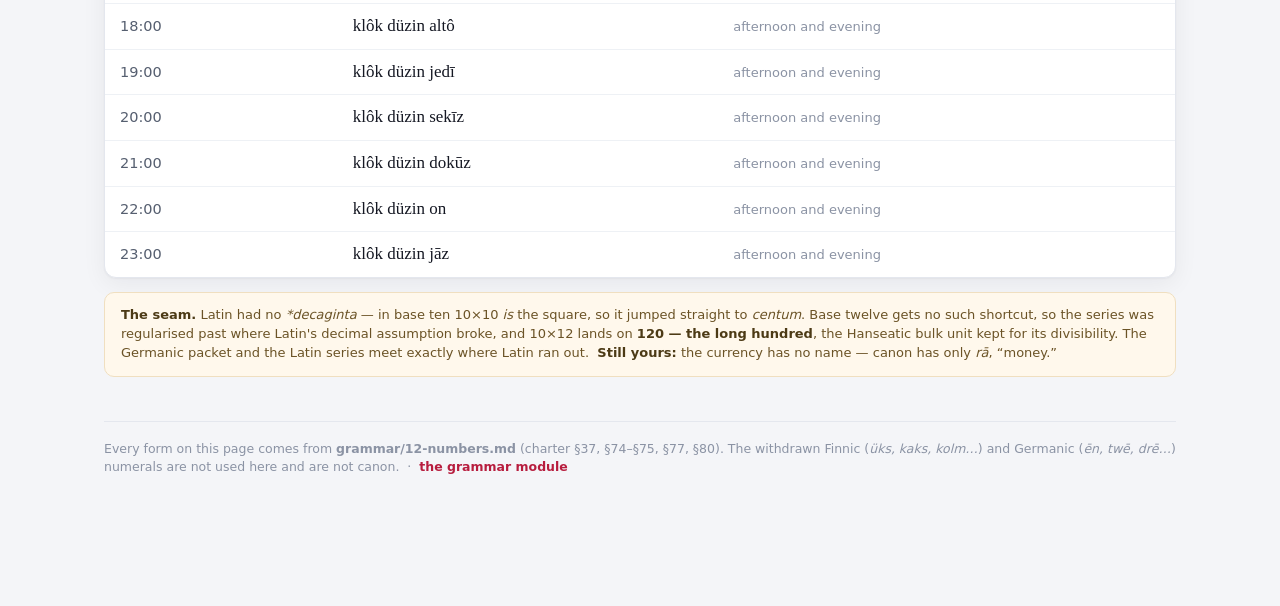
==== commit 8c021e80: "Re-base the numerals on Turkish roots, digested into Nelôxi Founder ruling: figures in Arabic numera" ====
--- a/numbers.html
+++ b/numbers.html
@@ -4,7 +4,7 @@
 <meta charset="utf-8">
 <meta name="viewport" content="width=device-width, initial-scale=1">
 <title>Nelôxi — numbers</title>
-<meta name="description" content="The Nelôxi dozenal number system: the digits, the powers of twelve, the fused teens, and a converter that composes any number into its Nelôxi form.">
+<meta name="description" content="The Nelôxi dozenal number system: the Latin numerals re-based from ten to twelve — the digits, the -ginta dozens, the long hundred, and a converter for any number.">
 <link rel="preconnect" href="https://api.fontshare.com" crossorigin>
 <link href="https://api.fontshare.com/v2/css?f[]=general-sans@400,500,600,700&f[]=zodiak@400,500&f[]=cabinet-grotesk@700,800&display=swap" rel="stylesheet">
 <link rel="icon" href="data:image/svg+xml,<svg xmlns='http://www.w3.org/2000/svg' viewBox='0 0 100 100'><text y='.9em' font-size='90'>ô</text></svg>">
@@ -103,7 +103,8 @@
     <span class="kicker">base twelve</span>
   </div>
   <p class="tagline">Nelôxi counts in <b>twelves</b>. Twelve is the round number the way ten is in
-  English, the digits are Slavic, and the powers of twelve each have their own word. Type any
+  English. The numerals are the chancery <b>Latin</b> the legal crust runs on, <b>re-based from
+  ten to twelve</b> &mdash; which is what makes them Nel&ocirc;xi rather than borrowed. Type any
   number below &mdash; decimal, a dozenal figure, or Nelôxi words.</p>
 </header>
 
@@ -119,6 +120,8 @@
   <div class="out" id="out"></div>
 </section>
 
+<h2>Every number<span class="sub">the standard, and what it means</span></h2>
+<div class="card tcard"><div class="tscroll"><table id="tvar"></table></div></div>
 <h2>The digits<span class="sub">0&ndash;11</span></h2>
 <div class="card tcard"><div class="tscroll"><table id="tdig"></table></div></div>
 
@@ -131,7 +134,7 @@
 dozen (charter &sect;37, adopted for divisibility). So the word that looks like &ldquo;hundred&rdquo;
 is not the round number of the system. The round number is <b>gros&ocirc;</b>.</p>
 
-<h2>The fused teens<span class="sub">13&ndash;23 &middot; one word each, <i>düna</i> erodes to <i>dün-</i></span></h2>
+<h2>Thirteen to twenty-three<span class="sub">no fused teens &mdash; <i>duode&ccedil;</i> + the digit, two words</span></h2>
 <div class="card tcard"><div class="tscroll"><table id="tteen"></table></div></div>
 
 <h2>Round figures, and the misreading they cause<span class="sub">a Nel&ocirc;xian round number looks foreign and is worth more</span></h2>
@@ -169,41 +172,56 @@
 </div>
 <script>
 "use strict";
-/* ── canon ─────────────────────────────────────────────────────────────────── */
-/* Latin, inherited through Habsburg chancery Latin and re-based from ten to twelve. */
-const DIG  = ["nul","ūn","duô","trē","kvatôr","kvīnk","sex","septôm","oktô","novôm","deçôm","undeçôm"];
+/* ── canon ───────────────────────────────────────────────────────────────────
+   Figures are ARABIC NUMERALS. The spoken count is TURKISH-ROOTED and digested
+   into Nelôxi — not pasted in raw. The correspondences are the language's own:
+     ş → x   (Nelôxi's [ʃ]: gümüx, jexil, Xauli)
+     y → j   ([j] is always j)
+     ı → ô   (Turkish ı is [ɯ], Nelôxi ô is [ɤ] — near-exact)
+     ç       kept in spelling, shifted to the native [ts]
+   The history: Hanseatic-north merchants gave the official language its frame,
+   but the EAST grew the empire and carried the language, so the counting is
+   eastern. Localities keep their own words; this is the federal standard.     */
+const DIG  = ["sôfôr","bir","ikī","üç","dört","bex","altô","jedī","sekīz","dokūz","on","jāz"];
 const EN   = ["zero","one","two","three","four","five","six","seven","eight","nine","ten","eleven"];
-const LAT  = ["nullus","unus","duo","tres","quattuor","quinque","sex","septem","octo","novem","decem","undecim"];
-/* no fused teens: 13–23 are duodeç + digit, two words */
-const DUNA="duodeç", GROSO="çent", MIRO="mīl", MILJON="milj";
-/* The Latin -ginta series re-pointed from ten to twelve: viginti is no longer
-   2x10 but 2x12. Latin had no *decaginta* — it jumped to centum, because in
-   base ten 10x10 IS the square. Base twelve needs 10x and 11x, so those two are
-   regularised onto the same series. deçāgint is the long hundred. */
-const PACK={ 2:["vigint","viginti"], 3:["trigint","triginta"], 4:["kvadrāgint","quadraginta"],
-             5:["kvīnkvāgint","quinquaginta"], 6:["sexāgint","sexaginta"],
-             7:["septvāgint","septuaginta"], 8:["oktōgint","octoginta"],
-             9:["nonāgint","nonaginta"],
-            10:["deçāgint","regularised — the long hundred; Latin had no *decaginta*"],
-            11:["undeçāgint","regularised on the -ginta series"] };
-/* centum is the square of the base and mille the cube — the words keep their
-   POSITION and change their value: çent is 144, mīl is 1,728. */
+const SRC  = ["sıfır","bir","iki","üç","dört","beş","altı","yedi","sekiz","dokuz","on",
+              "yāzdah (Persian) — the one digit the base shift had to import"];
+/* no fused teens: 13–23 are düzin + digit, two words */
+const DUNA="düzin", GROSO="jūz", MIRO="bin", MILJON="milj";
+/* The Turkish tens re-pointed from ten to twelve. They are already OPAQUE —
+   jirmī, otūz, kôrk, ellī are not derivable from ikī, üç, dört, bex — so the
+   dozens come out as single unglued words for free.
+   Turkish runs out at doksan and jumps to yüz, exactly as Latin jumped from
+   nonaginta to centum: in base ten 10×10 IS the hundred. Base twelve gets no
+   such shortcut, so 10× is where the BALTIC TRADE RESIDUE survives — langhunt,
+   the Hanseatic long hundred for timber, herring and hides.                   */
+const PACK={ 2:["jirmī","two dozen · Turkish <i>yirmi</i>"],
+             3:["otūz","three dozen · <i>otuz</i>"],
+             4:["kôrk","four dozen · <i>kırk</i>"],
+             5:["ellī","five dozen · <i>elli</i>"],
+             6:["altmôx","six dozen · <i>altmış</i>"],
+             7:["jetmôx","seven dozen · <i>yetmiş</i>"],
+             8:["seksen","eight dozen · <i>seksen</i>"],
+             9:["doksan","nine dozen · <i>doksan</i>"],
+            10:["langhunt","ten dozen — <b>the long hundred</b>; the Baltic trade form, surviving where the Turkic series has no word"],
+            11:["jāzlôk","eleven dozen — coined on the Turkic <i>-lık</i> pattern to close the same gap"] };
+
+/* Figures are Arabic numerals. Base twelve needs two signs beyond 0–9:
+   D for on (10), E for jāz (11). One standard. */
+const GLYPHS={ "Printed":["D","E"] };
+const GLYPHNOTE={
+  "Printed":"figures are Arabic; base twelve needs two more, so <b>D</b> is <i>on</i> and <b>E</b> is <i>jāz</i> — on any keyboard, and neither confusable with 0/O or 1/I"
+};
+/* a new word every third place; 12⁴ and 12⁵ ride as coefficients.
+   milj/bilj/trilj are late loans — nothing above a bin was ever needed until
+   double-entry bookkeeping — so they arrived undigested and grew street forms. */
 const SCALE=["", MIRO, MILJON, "bilj", "trilj"];
 const TRIAD=1728, MAXN=Math.pow(1728,5)-1;
 
-/* Ten and eleven are D and E, from deseñç and elva — the only pair that is on
-   every machine that has to print a tariff. The others are registers, not
-   rivals: turned digits for inscriptions, Cyrillic for the Sarmatian fork. */
-const GLYPHS={ "Printed":["D","E"], "Ceremonial":["↊","↋"], "Sarmatian":["Д","Е"] };
-const GLYPHNOTE={
-  "Printed":"the standard — <b>D</b> from <i>deseñç</i>, <b>E</b> from <i>elva</i>; sets in any type, punches on any card",
-  "Ceremonial":"the turned digits, cut for foundation stones and the Bourse frieze. Never in a document that must be reproduced.",
-  "Sarmatian":"the eastern fork writes in full Cyrillic, so its two extra digits are <b>Д</b> and <b>Е</b>"
-};
 let glyph="Printed";
 
 /* ── composing a number ────────────────────────────────────────────────────── */
-/* 0–1727: the grosô digit, then the dozens-and-units remainder */
+/* 0–1727: the çent digit, then the dozens-and-units remainder */
 function triad(n){
   const g=Math.floor(n/144), r=n%144, out=[];
   if(g) out.push(g>1 ? DIG[g]+" "+GROSO : GROSO);
@@ -224,7 +242,7 @@
   for(let i=groups.length-1;i>=0;i--){
     if(!groups[i]) continue;
     if(i===0) parts.push(triad(groups[i]));
-    /* a coefficient of one is left bare, the way 144 is grosô and 12 is düna */
+    /* a coefficient of one is left bare, the way 144 is çent and 12 is duodeç */
     else parts.push(groups[i]===1 ? SCALE[i] : triad(groups[i])+" "+SCALE[i]);
   }
   return parts.join(" ");
@@ -240,7 +258,7 @@
   const [t,e]=GLYPHS[glyph];
   return digitsOf(n).map(d=>d<10?String(d):(d===10?t:e)).join("");
 }
-/* how a figure is read aloud — digit by digit, hyphenated: 100 → jedôn-nolô-nolô */
+/* how a figure is read aloud — digit by digit, hyphenated: 100 → ūn-nul-nul */
 function readFigure(n){ return digitsOf(n).map(d=>DIG[d]).join("-"); }
 /* the arithmetic behind the words */
 function breakdown(n){
@@ -251,7 +269,7 @@
 }
 const sup=p=>["","","²","³","⁴","⁵","⁶","⁷","⁸","⁹","¹⁰","¹¹","¹²"][p]||("^"+p);
 
-/* -tô on the cardinal: jedôntô, dvatô, dünatô — the suffix lands on the last word */
+/* -tô on the cardinal: ūntô, duôtô, duodeçtô — the suffix lands on the last word */
 function ordinal(n){ return cardinal(n)+"tô"; }
 /* canon has half as its own word; everything else is number + dēl */
 function fraction(n){ return n===2 ? "half" : cardinal(n)+"-dēl"; }
@@ -271,7 +289,7 @@
                [fold("bilj")]:Math.pow(12,9), [fold("trilj")]:Math.pow(12,12),
                [fold("milly")]:Math.pow(12,6), [fold("billy")]:Math.pow(12,9),
                [fold("trilly")]:Math.pow(12,12) };
-/* each packet is a bare value, not a coefficient — kvādôr IS 24 */
+/* each -ginta word is a bare value, not a coefficient — vigint IS 24 */
 const PACKW={}; Object.keys(PACK).forEach(k=>PACKW[fold(PACK[k][0])]=k*12);
 
 /* Parses Nelôxi words, then RE-COMPOSES the result and compares. A mismatch is
@@ -354,7 +372,7 @@
   const raw=$("q").value, got=interpret(raw);
   if(!got){
     $("read").innerHTML=raw.trim()
-      ? `<span class="bad">Not a number I can read.</span> Try <b>144</b>, <b>100</b> as a figure, or <b>grosô</b>.`
+      ? `<span class="bad">Not a number I can read.</span> Try <b>144</b>, <b>100</b> as a figure, or <b>çent</b>.`
       : "";
     $("out").innerHTML=""; markGrid(null); return;
   }
@@ -380,7 +398,7 @@
                     n===2?"its own word, not dva-dēl":"number + dēl"));
   const noun=NOUNS[n%NOUNS.length];
   g.push(n===1
-    ? cell("Counted noun", "jedôn "+esc(noun[0].replace(/t$/,"d")),
+    ? cell("Counted noun", "ūn "+esc(noun[0].replace(/t$/,"d")),
            "one takes no partitive")
     : cell("Counted noun", esc(cardinal(n)+" "+noun[0]),
            "partitive singular &mdash; "+esc(n+" "+noun[1])));
@@ -451,17 +469,17 @@
    [[c("en","Counting a noun"), c("nx","number + partitive singular"),
      c("note","<i>tri kalāt</i> “three fish” — never the plural <i>kalād</i>")],
     [c("en","Ordinal"), c("nx","cardinal + −tô"),
-     c("note","<i>jedôntô pǟvôl</i> “on the first day” · <i>dünatô</i> twelfth")],
+     c("note","<i>ūntô pǟvôl</i> “on the first day” · <i>duodeçtô</i> twelfth")],
     [c("en","How many times"), c("nx","bare cardinal + māl"),
-     c("note","<i>dva māl</i> twice · <i>düna māl</i> a dozen times. <i>māl</i> never inflects.")],
+     c("note","<i>duô māl</i> twice · <i>duodeç māl</i> a dozen times. <i>māl</i> never inflects.")],
     [c("en","Fraction"), c("nx","half, or number + dēl"),
-     c("note","<i>tri-dēl</i> a third · <i>xtiri-dēl</i> a quarter · <i>dünas half</i> half a dozen")],
+     c("note","<i>trē-dēl</i> a third · <i>kvatôr-dēl</i> a quarter · <i>duodeçôs half</i> half a dozen")],
     [c("en","Reading a figure"), c("nx","digit by digit, hyphenated"),
-     c("note","<i>100</i> is <i>jedôn-nolô-nolô</i> — not <i>grosô</i>, which is the value’s own name")],
+     c("note","<i>100</i> is <i>ūn-nul-nul</i> — not <i>çent</i>, which is the value’s own name")],
     [c("en","Percent, formally"), c("nx","pôkrosa"),
      c("note","government documents, official metrics, technical readouts")],
     [c("en","Percent, casually"), c("nx","krossi"),
-     c("note","<i>jedôn-nolô-nolô krossi</i> — “100 krossi sure”")]]);
+     c("note","<i>ūn-nul-nul krossi</i> — “100 krossi sure”")]]);
 
   const SHARES=[[1,"the whole",144],[0.5,"half",72],[1/3,"a third",48],[0.25,"a quarter",36],
                 [1/6,"a sixth",24],[1/12,"a twelfth",12],[1/144,"one part in a gross",1]];
@@ -476,12 +494,12 @@
     c("note", h===0?"midnight":(h===12?"noon":(h<12?"morning":"afternoon and evening")))]);
   tbl("tclk",["Written","Spoken","&nbsp;"],clk);
 
-  $("openq").innerHTML=`<b>Retired:</b> charter §37–§39 ruled a nested tally on the long hundred `+
-    `— <i>dūtô</i> 12, <i>drētig</i> 30, <i>fērtig</i> 40 — before the base was settled. It was `+
-    `orphaned when this module was written and never reached the lexicon. It is now formally `+
-    `superseded; <b>langhunt</b> (120) and <b>xokô</b> (60) survive because base twelve has room `+
-    `for them as packets rather than places. &nbsp;<b>Still yours:</b> the currency has no name — `+
-    `canon has only <i>rā</i>, “money.”`;
+  $("openq").innerHTML=`<b>The seam.</b> Latin had no <i>*decaginta</i> — in base ten 10&times;10 `+
+    `<i>is</i> the square, so it jumped straight to <i>centum</i>. Base twelve gets no such `+
+    `shortcut, so the series was regularised past where Latin's decimal assumption broke, and `+
+    `10&times;12 lands on <b>120 — the long hundred</b>, the Hanseatic bulk unit kept for its `+
+    `divisibility. The Germanic packet and the Latin series meet exactly where Latin ran out. `+
+    `&nbsp;<b>Still yours:</b> the currency has no name — canon has only <i>rā</i>, “money.”`;
 }
 
 function dozGrid(){
@@ -506,8 +524,8 @@
 
 function glyphSeg(){
   $("glyphseg").innerHTML=Object.keys(GLYPHS)
-    .map(k=>`<button data-g="${k}" aria-pressed="${k===glyph}">${GLYPHS[k].join(" ")}`+
-            `<span class="gl">${k}</span></button>`).join("");
+    .map(k=>`<button data-g="${k}" aria-pressed="true" tabindex="-1">${GLYPHS[k].join(" ")}`+
+            `<span class="gl">ten &amp; eleven</span></button>`).join("");
   $("glyphseg").addEventListener("click",e=>{
     const b=e.target.closest("button"); if(!b) return;
     glyph=b.dataset.g; glyphSeg(); tables(); dozGrid(); draw();
@@ -516,7 +534,7 @@
 }
 function chips(){
   const QUICK=[["12","a dozen"],["144","a gross"],["1728","12³"],["18","the clock at 18:00"],
-               ["351",""],["2026",""],["grosô kvādôr","the quire packet"],["dva grosô xokô tri",""]];
+               ["351",""],["2026",""],["deçāgint","the long hundred"],["duô çent kvīnkvāgint trē",""]];
   $("chips").innerHTML=QUICK.map(([v,t])=>
     `<button data-v="${esc(v)}"${t?` title="${esc(t)}"`:""}>${esc(v)}</button>`).join("");
   $("chips").addEventListener("click",e=>{
@@ -525,16 +543,38 @@
   });
 }
 
-glyphSeg(); chips(); tables(); dozGrid(); draw();
+/* ── the full set, one standard ────────────────────────────────────────────
+   One standard. Dialect and script deviations are downrange canon, not here.  */
+const ENGLISH={0:"zero",1:"one",2:"two",3:"three",4:"four",5:"five",6:"six",
+  7:"seven",8:"eight",9:"nine",10:"ten",11:"eleven",12:"twelve",
+  24:"two dozen",36:"three dozen",48:"four dozen",60:"five dozen",
+  72:"six dozen",84:"seven dozen",96:"eight dozen",108:"nine dozen",
+  120:"ten dozen \u2014 the long hundred",132:"eleven dozen",
+  144:"a gross (12\u00b2)",1728:"a great gross (12\u00b3)"};
+
+function varieties(){
+  const vals=[0,1,2,3,4,5,6,7,8,9,10,11,12,24,36,48,60,72,84,96,108,120,132,144,1728];
+  const rows=vals.map(n=>[c("fig",figure(n)), c("en",n.toLocaleString("en-US")),
+                          c("nx",esc(cardinal(n))), c("en",ENGLISH[n]||"")]);
+  [[Math.pow(12,6),"milj","milly","12\u2076"],
+   [Math.pow(12,9),"bilj","billy","12\u2079"],
+   [Math.pow(12,12),"trilj","trilly","12\u00b9\u00b2"]].forEach(([n,f,st,lab])=>{
+    rows.push([c("fig",figure(n)), c("en",n.toLocaleString("en-US")),
+      c("nx",esc(f)+' <span style="color:var(--ink4);font-size:14px">\u00b7 '+esc(st)+'</span>'),
+      c("en",lab+" \u2014 street <i>"+esc(st)+"</i>")]);
+  });
+  tbl("tvar",["Figure","Value","Nel\u00f4xi","English"],rows);
+}
+
+glyphSeg(); chips(); tables(); varieties(); dozGrid(); draw();
 $("q").addEventListener("input",draw);
 
 /* ── self-check: the canon examples must come out exactly as written ───────── */
 (function(){
-  const MUST=[[0,"nul"],[1,"ūn"],[11,"undeçôm"],[12,"duodeç"],[13,"duodeç ūn"],
-    [18,"duodeç sex"],[23,"duodeç undeçôm"],[24,"vigint"],[27,"vigint trē"],
-    [41,"trigint kvīnk"],[60,"kvīnkvāgint"],[120,"deçāgint"],[132,"undeçāgint"],
-    [143,"undeçāgint undeçôm"],[144,"çent"],[168,"çent vigint"],
-    [351,"duô çent kvīnkvāgint trē"],[1728,"mīl"],
+  const MUST=[[0,"sôfôr"],[1,"bir"],[6,"altô"],[11,"jāz"],[12,"düzin"],
+    [13,"düzin bir"],[23,"düzin jāz"],[24,"jirmī"],[27,"jirmī üç"],[41,"otūz bex"],
+    [60,"ellī"],[120,"langhunt"],[132,"jāzlôk"],[143,"jāzlôk jāz"],[144,"jūz"],
+    [168,"jūz jirmī"],[351,"ikī jūz ellī üç"],[1728,"bin"],
     [Math.pow(12,6),"milj"],[Math.pow(12,9),"bilj"],[Math.pow(12,12),"trilj"]];
   const bad=MUST.filter(([n,w])=>cardinal(n)!==w)
                 .map(([n,w])=>`${n}: got "${cardinal(n)}", canon "${w}"`);
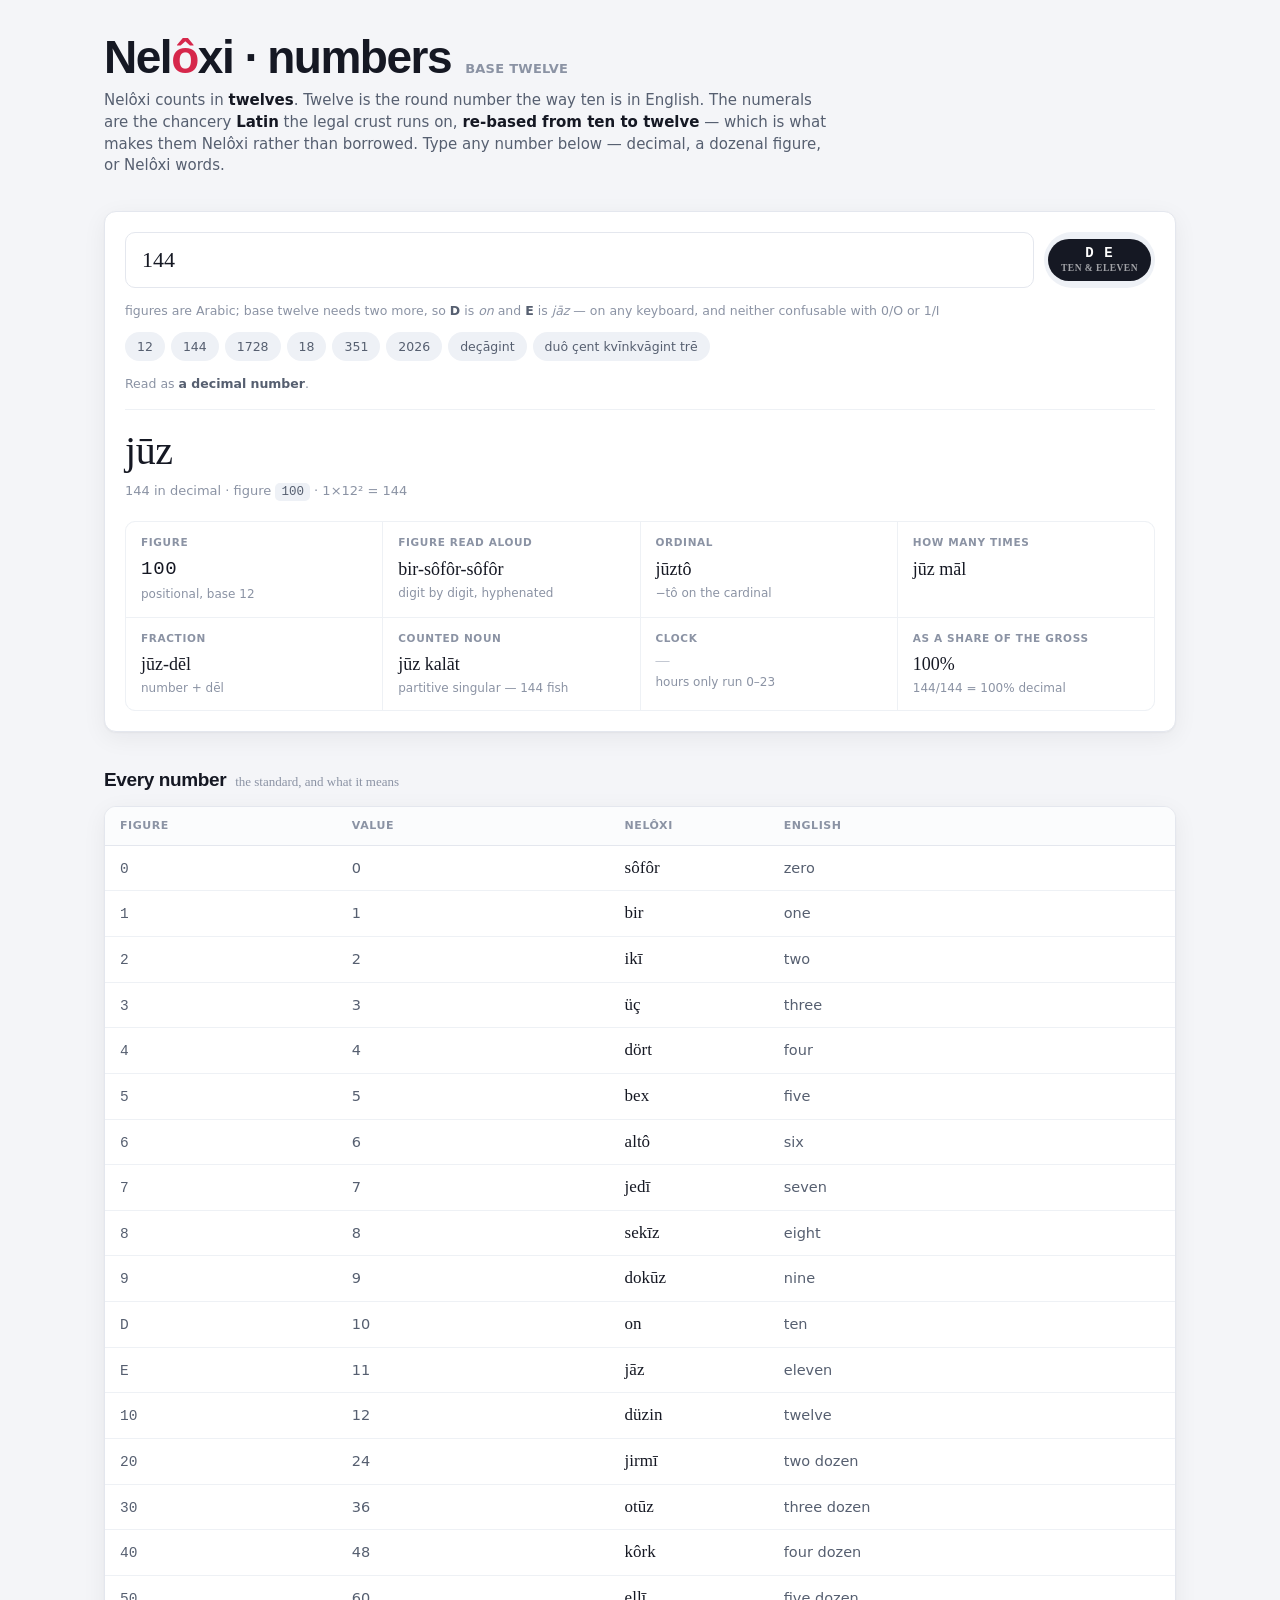
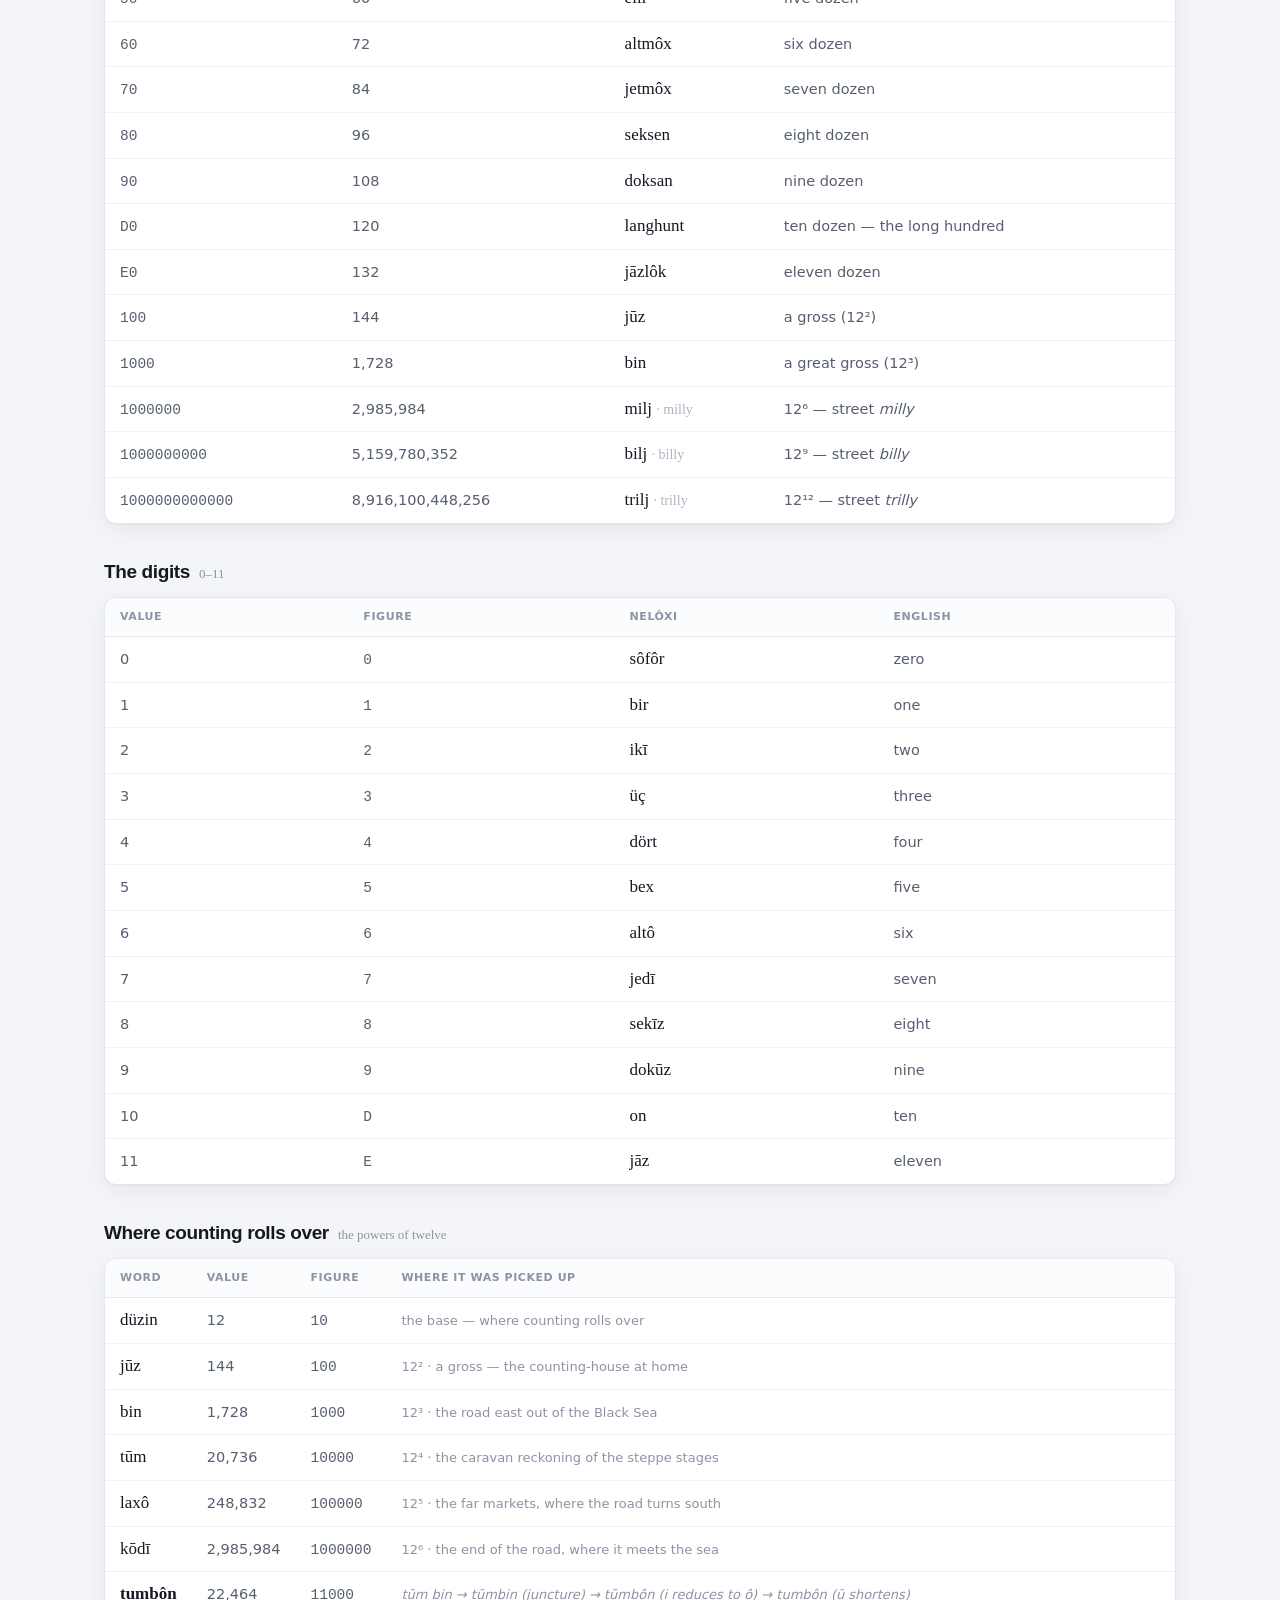
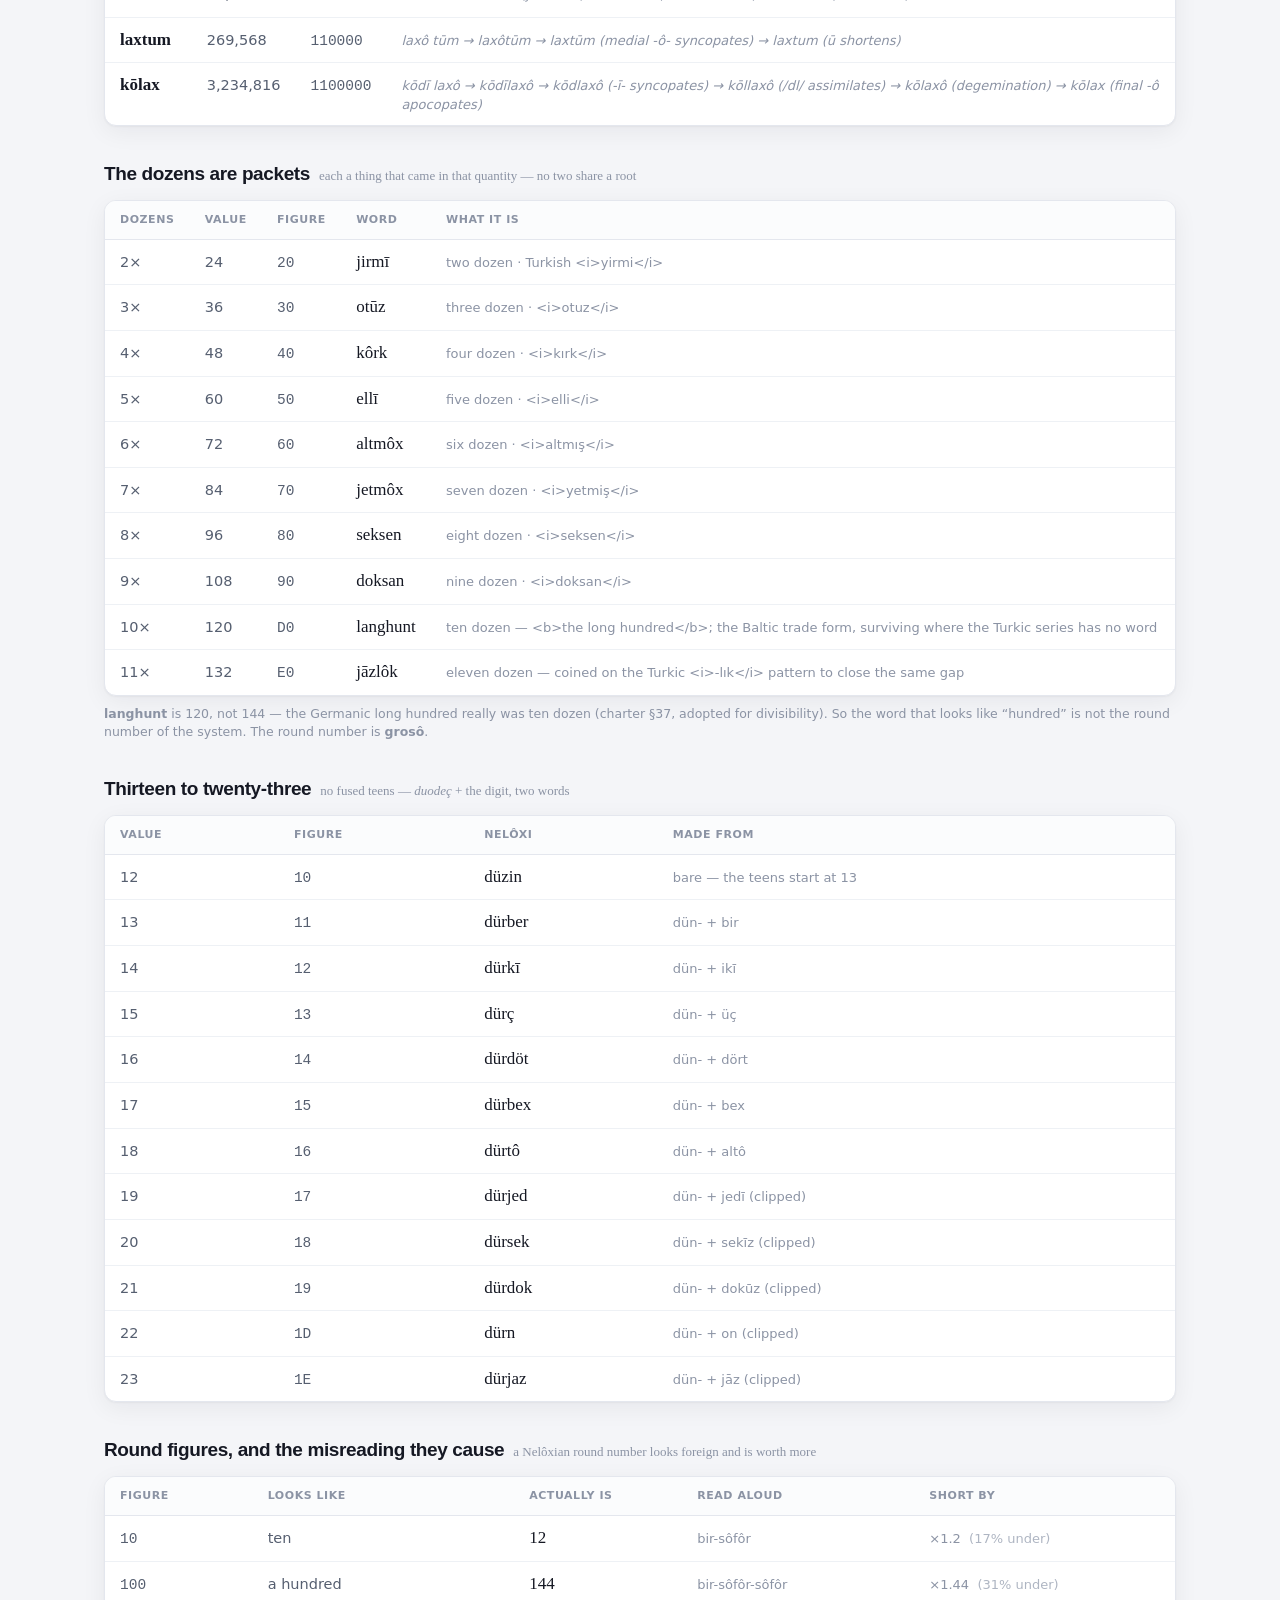
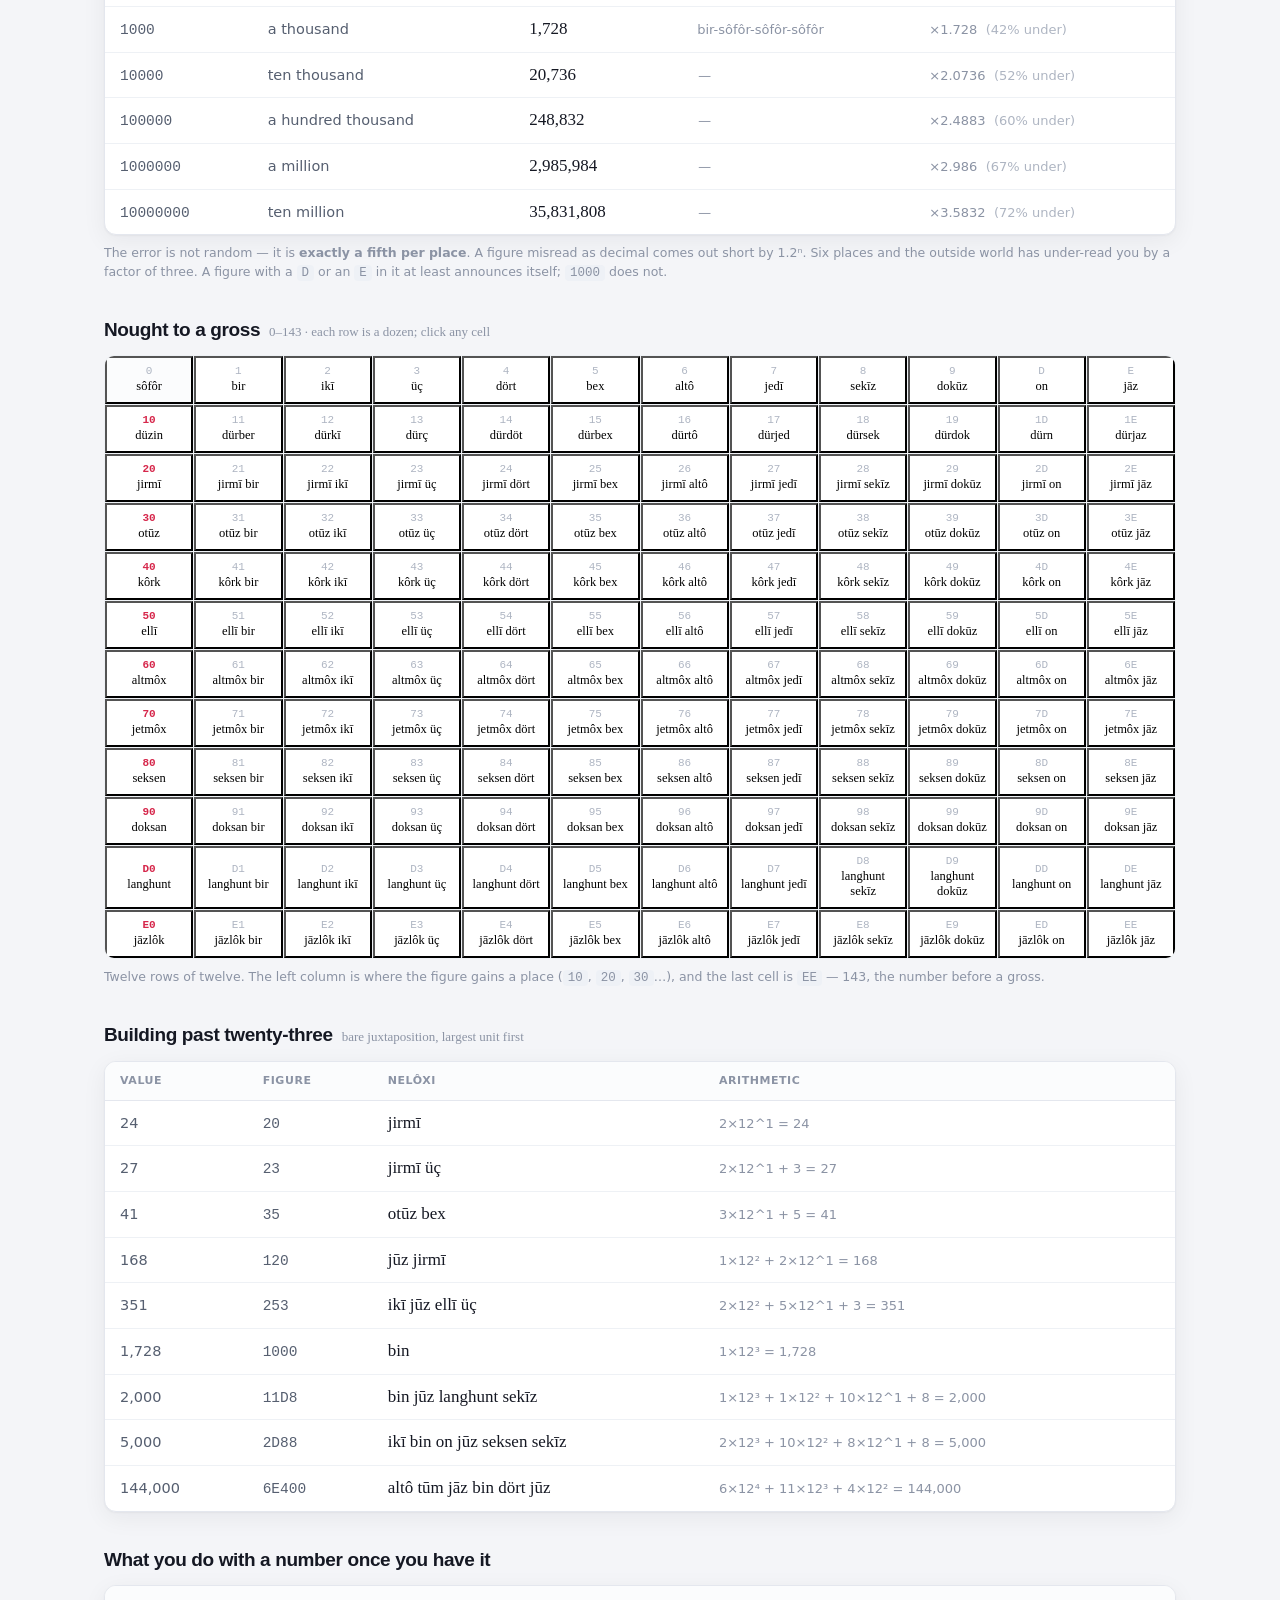
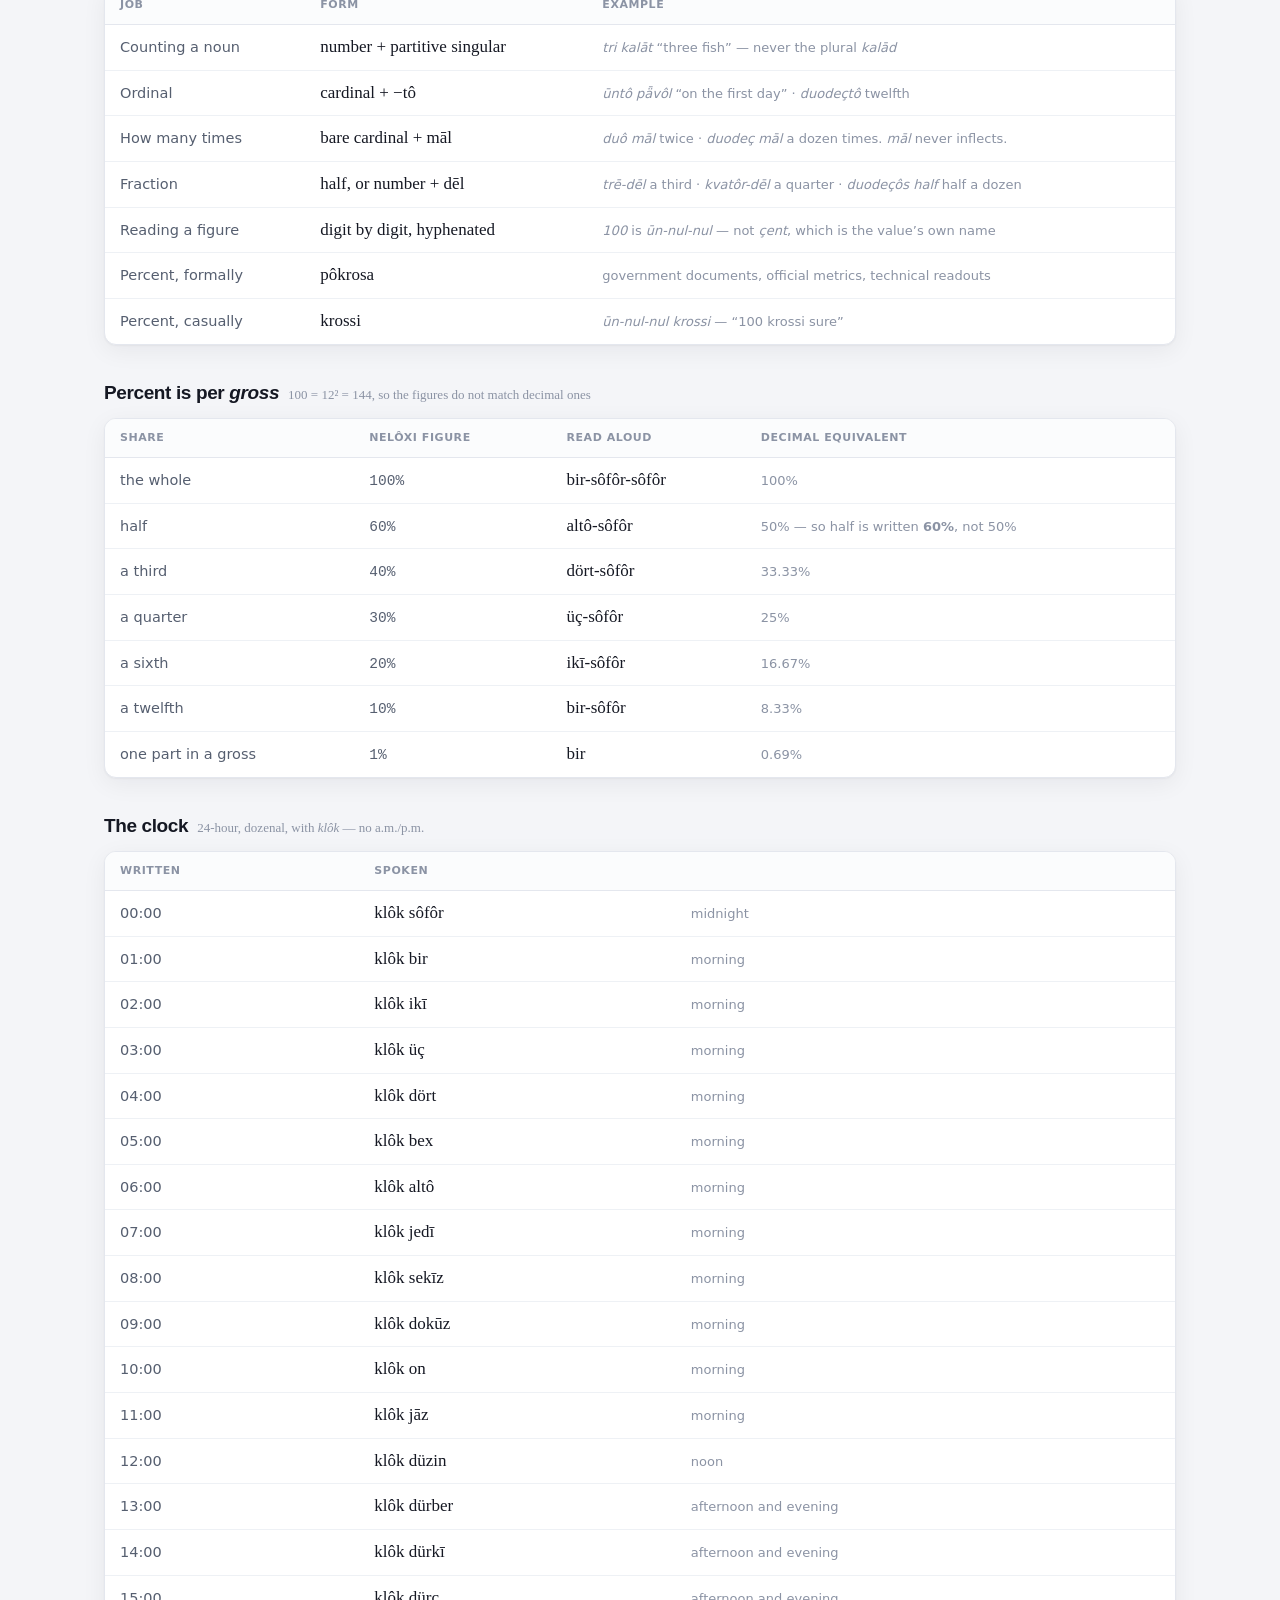
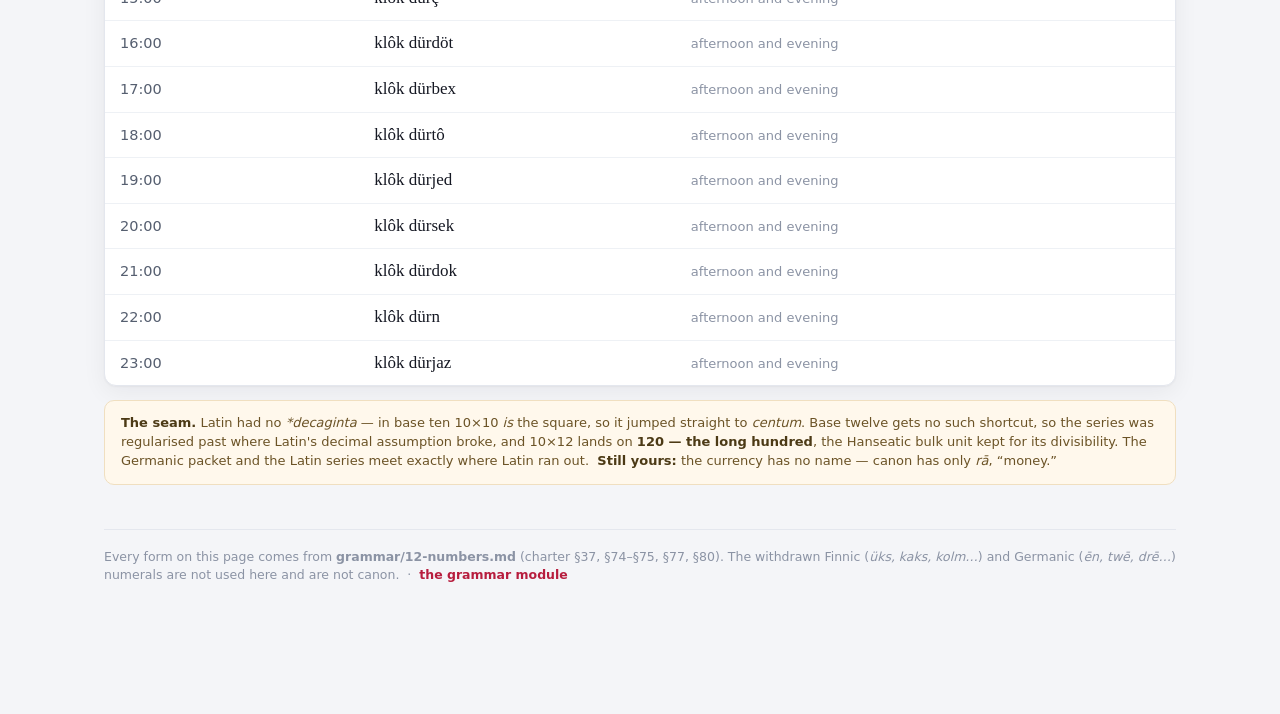
==== commit 19377321: "Lexicalization and phonetic erosion: the teens fuse, the road ladder lexicalizes Three mechanisms, a" ====
--- a/numbers.html
+++ b/numbers.html
@@ -186,8 +186,40 @@
 const EN   = ["zero","one","two","three","four","five","six","seven","eight","nine","ten","eleven"];
 const SRC  = ["sıfır","bir","iki","üç","dört","beş","altı","yedi","sekiz","dokuz","on",
               "yāzdah (Persian) — the one digit the base shift had to import"];
-/* no fused teens: 13–23 are düzin + digit, two words */
-const DUNA="düzin", GROSO="jūz", MIRO="bin", MILJON="milj";
+/* 13–23 ARE fused — by EROSION, not by gluing. They began as düzin + digit and
+   centuries of rapid speech mushed them into opaque single roots:
+     1. clipping   düzin → düz-   (unstressed final syllable lost in juncture)
+     2. rhotacism  düz- → dür-    (the exposed z goes to r)
+     3. onset capture — a vowel-initial digit loses that vowel (ikī → kī);
+        a consonant-initial one keeps its onset and reduces instead (bir → ber)
+   Nobody hears düzin in them any more. Index 0 = 13.                          */
+const TEEN=[
+ ["dürber","düzin bir","b- is an onset, so -i- cannot syncopate; it lowers to -e-"],
+ ["dürkī","düzin ikī","vowel-initial: the i- syncopates, leaving kī"],
+ ["dürç","düzin üç","vowel-initial: the ü- syncopates, leaving ç as a bare coda"],
+ ["dürdöt","düzin dört","r…r across the join dissimilates — the digit's r drops"],
+ ["dürbex","düzin bex","b- onset, -e- is the nucleus; nothing to lose"],
+ ["dürtô","düzin altô","a- syncopates → ltô, then the /rlt/ cluster sheds its l"],
+ ["dürjed","düzin jedī","j- onset; the unstressed final -ī falls away"],
+ ["dürsek","düzin sekīz","s- onset; the whole unstressed final syllable -īz falls"],
+ ["dürdok","düzin dokūz","d- onset; final -ūz falls, as in dürsek"],
+ ["dürn","düzin on","vowel-initial: the o- syncopates, leaving n as a bare coda"],
+ ["dürjaz","düzin jāz","j- onset; the long ā shortens under the loss of its own stress"]];
+const DUNA="düzin", GROSO="jūz";
+/* THE LADDER IS A MAP. Small numbers are home; each order of magnitude was
+   picked up one stage further out along the road, at the moment the trade
+   needed a number that large — and lexicalized on arrival as a power of TWELVE
+   rather than of ten. Baltic counting-house → the Mediterranean and the Alpine
+   passes → the length of the silk road. You can read the empire's reach off its
+   own numerals. Each was digested by the same phonology that later fuses them. */
+const MAG={ 2:["jūz","12² · a gross — the counting-house at home"],
+            3:["bin","12³ · the road east out of the Black Sea"],
+            4:["tūm","12⁴ · the caravan reckoning of the steppe stages"],
+            5:["laxô","12⁵ · the far markets, where the road turns south"],
+            6:["kōdī","12⁶ · the end of the road, where it meets the sea"] };
+const FUSE={ "4+3":["tumbôn","tūm bin → tūmbin (juncture) → tūmbôn (i reduces to ô) → tumbôn (ū shortens)"],
+             "5+4":["laxtum","laxô tūm → laxôtūm → laxtūm (medial -ô- syncopates) → laxtum (ū shortens)"],
+             "6+5":["kōlax","kōdī laxô → kōdīlaxô → kōdlaxô (-ī- syncopates) → kōllaxô (/dl/ assimilates) → kōlaxô (degemination) → kōlax (final -ô apocopates)"] };
 /* The Turkish tens re-pointed from ten to twelve. They are already OPAQUE —
    jirmī, otūz, kôrk, ellī are not derivable from ikī, üç, dört, bex — so the
    dozens come out as single unglued words for free.
@@ -215,37 +247,37 @@
 /* a new word every third place; 12⁴ and 12⁵ ride as coefficients.
    milj/bilj/trilj are late loans — nothing above a bin was ever needed until
    double-entry bookkeeping — so they arrived undigested and grew street forms. */
-const SCALE=["", MIRO, MILJON, "bilj", "trilj"];
-const TRIAD=1728, MAXN=Math.pow(1728,5)-1;
+const TOPMAG=6, MAXN=144*Math.pow(12,6)-1;
 
 let glyph="Printed";
 
 /* ── composing a number ────────────────────────────────────────────────────── */
-/* 0–1727: the çent digit, then the dozens-and-units remainder */
-function triad(n){
-  const g=Math.floor(n/144), r=n%144, out=[];
-  if(g) out.push(g>1 ? DIG[g]+" "+GROSO : GROSO);
-  if(r){
-    if(r<12)       out.push(DIG[r]);
-    else if(r===12)out.push(DUNA);
-    else if(r<24){ out.push(DUNA); out.push(DIG[r-12]); }   /* two words, never glued */
-    else { const d=Math.floor(r/12), u=r%12;
-           out.push(PACK[d][0]); if(u) out.push(DIG[u]); }   /* packet, then remainder */
-  }
+/* 0–143: digits, düzin, the eroded teens, the lexicalized dozens */
+function small(n){
+  if(n<12)  return DIG[n];
+  if(n===12)return DUNA;
+  if(n<24)  return TEEN[n-13][0];
+  const d=Math.floor(n/12), u=n%12;
+  return PACK[d][0] + (u ? " "+DIG[u] : "");
+}
+/* Above a gross the road ladder takes over. Two ADJACENT magnitudes, both with
+   coefficient one and nothing trailing, do not stand as separate words — they
+   erode and fuse into a single opaque root (FUSE). */
+function cardinal(n){
+  if(n<144) return small(n);
+  const parts=[]; let x=n;
+  for(let k=TOPMAG;k>=2;k--){
+    const v=Math.pow(12,k);
+    if(x>=v){ parts.push([k,Math.floor(x/v)]); x%=v; }
+  }
+  if(parts.length===2 && x===0 && parts[0][1]===1 && parts[1][1]===1
+     && parts[0][0]-parts[1][0]===1){
+    const f=FUSE[parts[0][0]+"+"+parts[1][0]];
+    if(f) return f[0];
+  }
+  const out=parts.map(([k,c])=> (c>1 ? small(c)+" " : "") + MAG[k][0]);
+  if(x) out.push(small(x));
   return out.join(" ");
-}
-function cardinal(n){
-  if(n===0) return DIG[0];
-  const groups=[]; let x=n;
-  while(x>0){ groups.push(x%TRIAD); x=Math.floor(x/TRIAD); }
-  const parts=[];
-  for(let i=groups.length-1;i>=0;i--){
-    if(!groups[i]) continue;
-    if(i===0) parts.push(triad(groups[i]));
-    /* a coefficient of one is left bare, the way 144 is çent and 12 is duodeç */
-    else parts.push(groups[i]===1 ? SCALE[i] : triad(groups[i])+" "+SCALE[i]);
-  }
-  return parts.join(" ");
 }
 function digitsOf(n){
   if(n===0) return [0];
@@ -277,7 +309,8 @@
 /* ── reading a number back ─────────────────────────────────────────────────── */
 const DIGIDX={}, TEENIDX={};
 DIG.forEach((w,i)=>DIGIDX[fold(w)]=i);
-/* no teens to index */
+TEEN.forEach((t,i)=>{ TEENIDX[fold(t[0])]=i+13; });
+TEEN.forEach((t,i)=>{ TEENIDX[fold(t[0])]=i+13; });
 function fold(s){
   return String(s).toLowerCase()
     .replace(/ô/g,"o").replace(/ā/g,"a").replace(/ē/g,"e").replace(/ī/g,"i")
@@ -285,10 +318,10 @@
     .replace(/ä/g,"a").replace(/ö/g,"o").replace(/ü/g,"u").replace(/õ/g,"o");
 }
 const UNITW={ [fold(DUNA)]:12, [fold(GROSO)]:144 };
-const SCALEW={ [fold(MIRO)]:1728, [fold(MILJON)]:Math.pow(12,6),
-               [fold("bilj")]:Math.pow(12,9), [fold("trilj")]:Math.pow(12,12),
-               [fold("milly")]:Math.pow(12,6), [fold("billy")]:Math.pow(12,9),
-               [fold("trilly")]:Math.pow(12,12) };
+const MAGW={}; Object.keys(MAG).forEach(k=>MAGW[fold(MAG[k][0])]=Math.pow(12,+k));
+const FUSEW={}; Object.keys(FUSE).forEach(k=>{
+  const [hi,lo]=k.split("+").map(Number);
+  FUSEW[fold(FUSE[k][0])]=Math.pow(12,hi)+Math.pow(12,lo); });
 /* each -ginta word is a bare value, not a coefficient — vigint IS 24 */
 const PACKW={}; Object.keys(PACK).forEach(k=>PACKW[fold(PACK[k][0])]=k*12);
 
@@ -309,12 +342,13 @@
   for(let i=0;i<toks.length;i++){
     const t=toks[i];
     if(DIGIDX[t]!==undefined){ flush(); pend=DIGIDX[t]; continue; }
+    if(TEENIDX[t]!==undefined){ flush(); group+=TEENIDX[t]; continue; }
     if(PACKW[t]!==undefined){ flush(); group+=PACKW[t]; continue; }
     if(UNITW[t]!==undefined){ group += (pend===null?1:pend)*UNITW[t]; pend=null; continue; }
-    if(SCALEW[t]!==undefined){
-      let mult=SCALEW[t];
+    if(FUSEW[t]!==undefined){ flush(); total+=FUSEW[t]; group=0; continue; }
+    if(MAGW[t]!==undefined){
       flush();
-      total += (group===0?1:group)*mult;
+      total += (group===0?1:group)*MAGW[t];
       group=0; continue;
     }
     return null;                                   /* not a numeral word */
@@ -426,14 +460,14 @@
   tbl("tdig",["Value","Figure","Nelôxi","English"],
     DIG.map((w,i)=>[c("en",i), c("fig",figure(i)), c("nx",esc(w)), c("en",EN[i])]));
 
-  tbl("tpow",["Word","Value","Figure","What it is"],
-    [[c("nx",DUNA), c("en","12"), c("fig",figure(12)), c("note","one dozen — where counting rolls over")],
-     [c("nx",GROSO), c("en","144"), c("fig",figure(144)), c("note","12² — a dozen dozens, the gross. This is what “100” means.")],
-     [c("nx",MIRO), c("en","1,728"), c("fig",figure(1728)), c("note","12³")],
-     [c("nx",DUNA+" "+MIRO), c("en","20,736"), c("fig",figure(20736)), c("note","12⁴ — rides as a coefficient, like “ten thousand”")],
-     [c("nx",MILJON), c("en","2,985,984"), c("fig",figure(Math.pow(12,6))), c("note","12⁶ — a late loan · street <i>milly</i>")],
-     [c("nx","bilj"), c("en","5,159,780,352"), c("fig",figure(Math.pow(12,9))), c("note","12⁹ — a late loan · street <i>billy</i>")],
-     [c("nx","trilj"), c("en","8,916,100,448,256"), c("fig",figure(Math.pow(12,12))), c("note","12¹² — a late loan · street <i>trilly</i>")]]);
+  tbl("tpow",["Word","Value","Figure","Where it was picked up"],
+    [[c("nx",DUNA), c("en","12"), c("fig",figure(12)), c("note","the base — where counting rolls over")]]
+    .concat(Object.keys(MAG).map(k=>[c("nx",MAG[k][0]), c("en",Math.pow(12,+k).toLocaleString("en-US")),
+      c("fig",figure(Math.pow(12,+k))), c("note",MAG[k][1])]))
+    .concat(Object.keys(FUSE).map(k=>{
+      const [hi,lo]=k.split("+").map(Number), v=Math.pow(12,hi)+Math.pow(12,lo);
+      return [c("nx","<b>"+FUSE[k][0]+"</b>"), c("en",v.toLocaleString("en-US")), c("fig",figure(v)),
+              c("note","<i>"+FUSE[k][1]+"</i>")]; })));
 
   /* the ten packets — each a thing that came in that quantity */
   tbl("tpack",["Dozens","Value","Figure","Word","What it is"],
@@ -571,11 +605,10 @@
 
 /* ── self-check: the canon examples must come out exactly as written ───────── */
 (function(){
-  const MUST=[[0,"sôfôr"],[1,"bir"],[6,"altô"],[11,"jāz"],[12,"düzin"],
-    [13,"düzin bir"],[23,"düzin jāz"],[24,"jirmī"],[27,"jirmī üç"],[41,"otūz bex"],
-    [60,"ellī"],[120,"langhunt"],[132,"jāzlôk"],[143,"jāzlôk jāz"],[144,"jūz"],
-    [168,"jūz jirmī"],[351,"ikī jūz ellī üç"],[1728,"bin"],
-    [Math.pow(12,6),"milj"],[Math.pow(12,9),"bilj"],[Math.pow(12,12),"trilj"]];
+  const MUST=[[0,"sôfôr"],[11,"jāz"],[12,"düzin"],[13,"dürber"],[14,"dürkī"],
+    [22,"dürn"],[24,"jirmī"],[41,"otūz bex"],[120,"langhunt"],[132,"jāzlôk"],
+    [144,"jūz"],[157,"jūz dürber"],[1728,"bin"],[20736,"tūm"],[248832,"laxô"],
+    [Math.pow(12,6),"kōdī"],[22464,"tumbôn"],[269568,"laxtum"],[3234816,"kōlax"]];
   const bad=MUST.filter(([n,w])=>cardinal(n)!==w)
                 .map(([n,w])=>`${n}: got "${cardinal(n)}", canon "${w}"`);
   /* every value must also read back to itself */
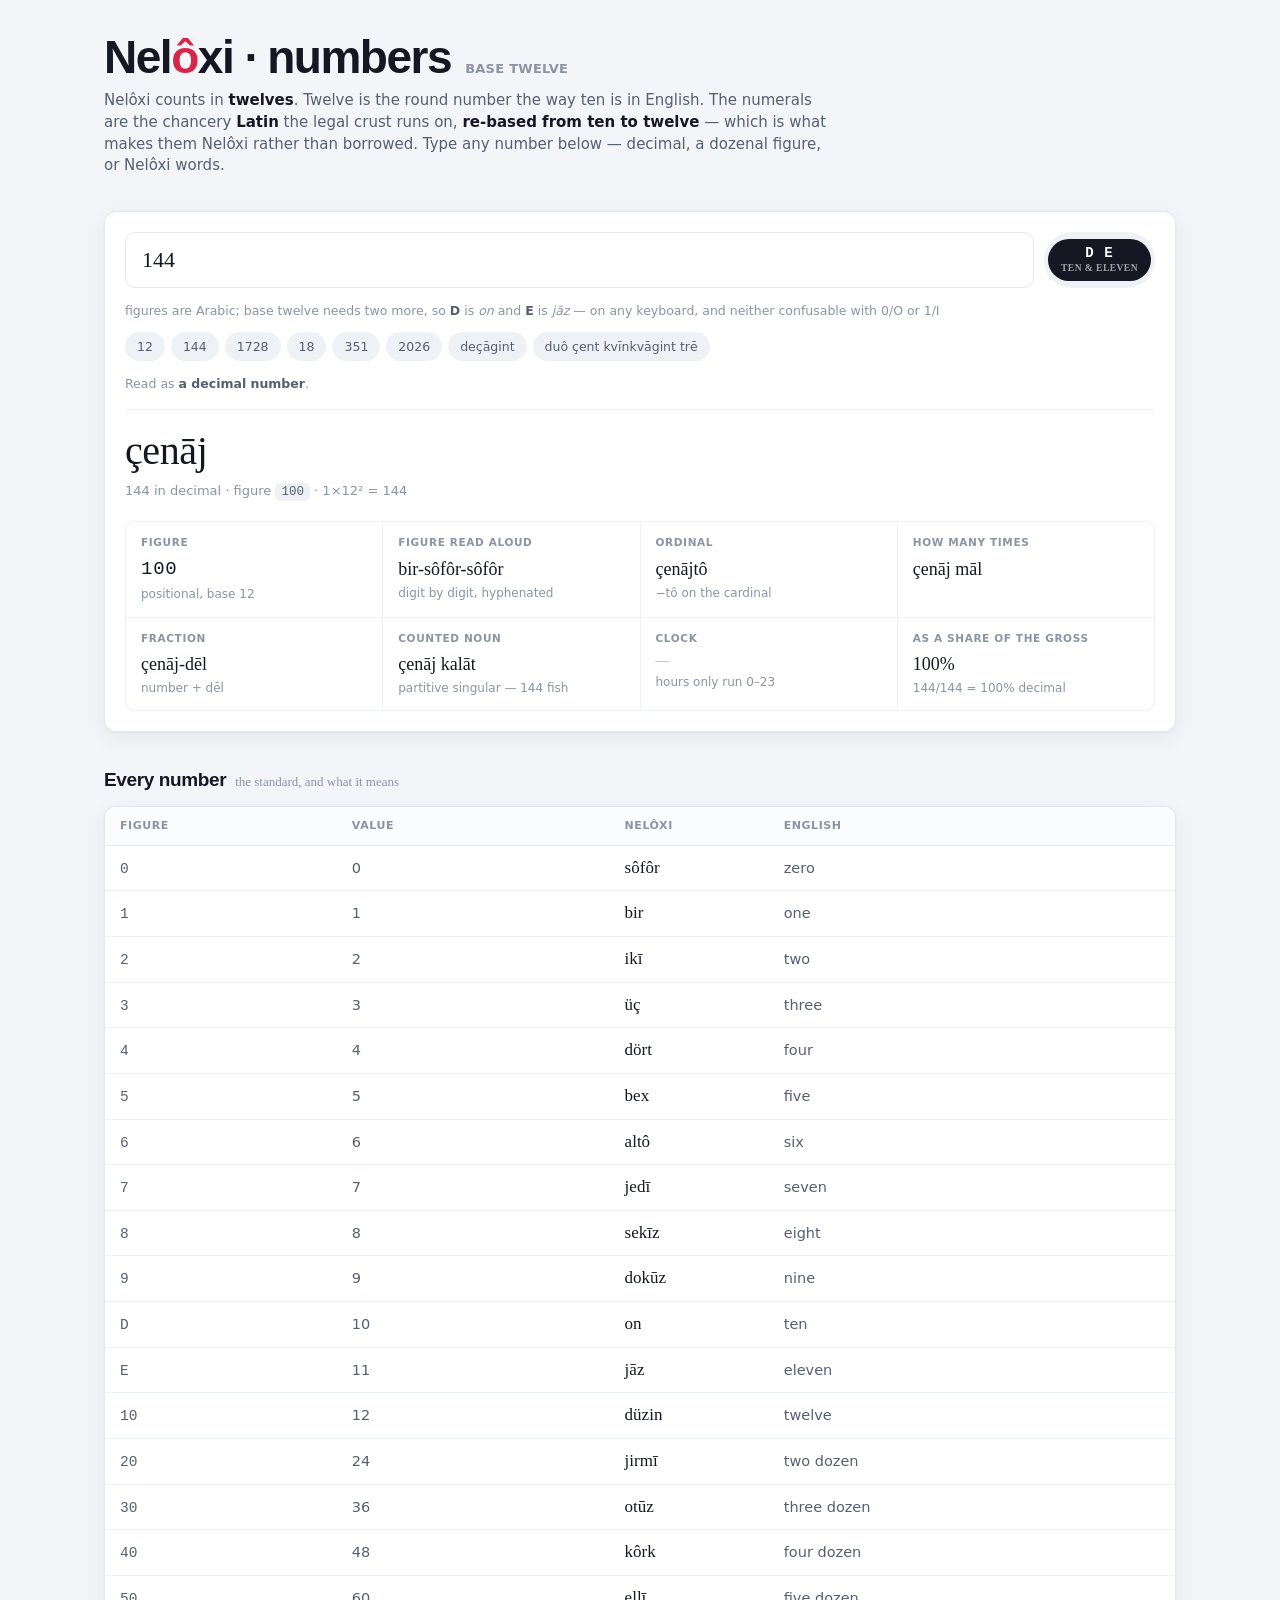
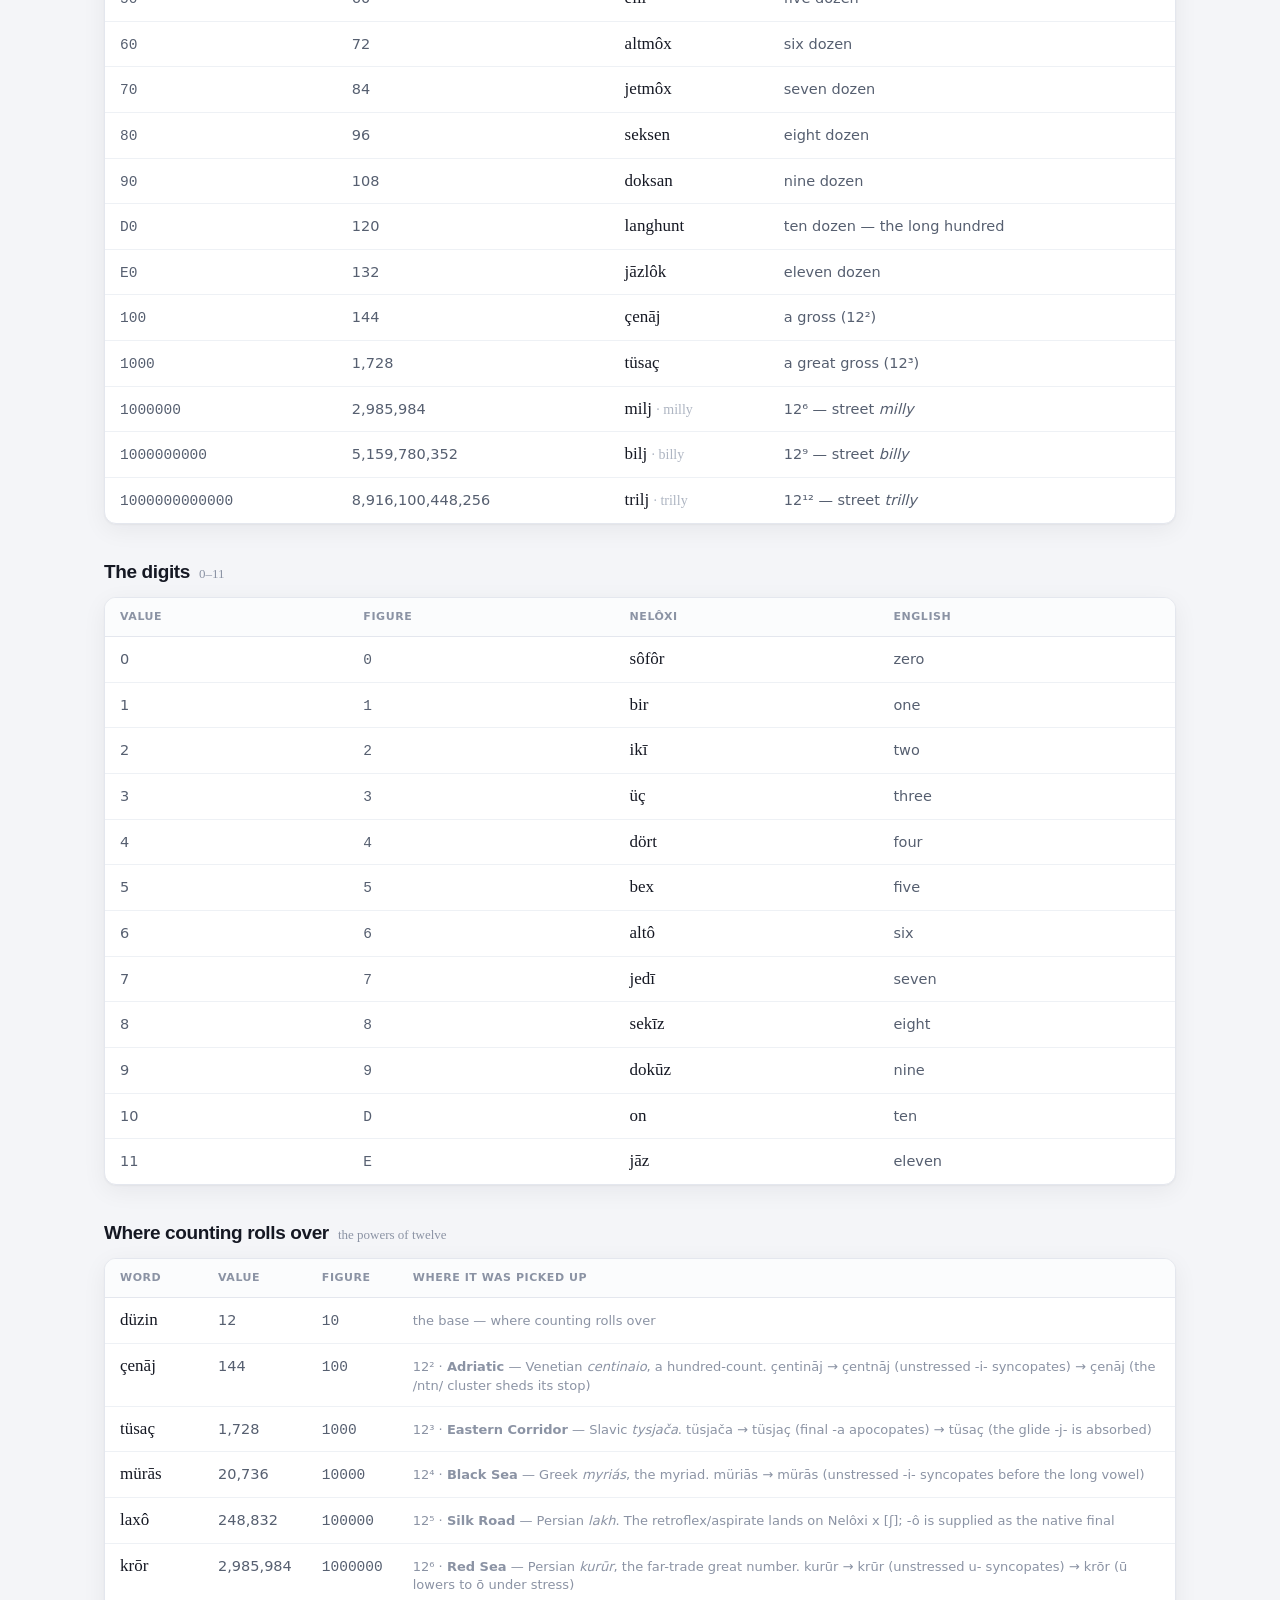
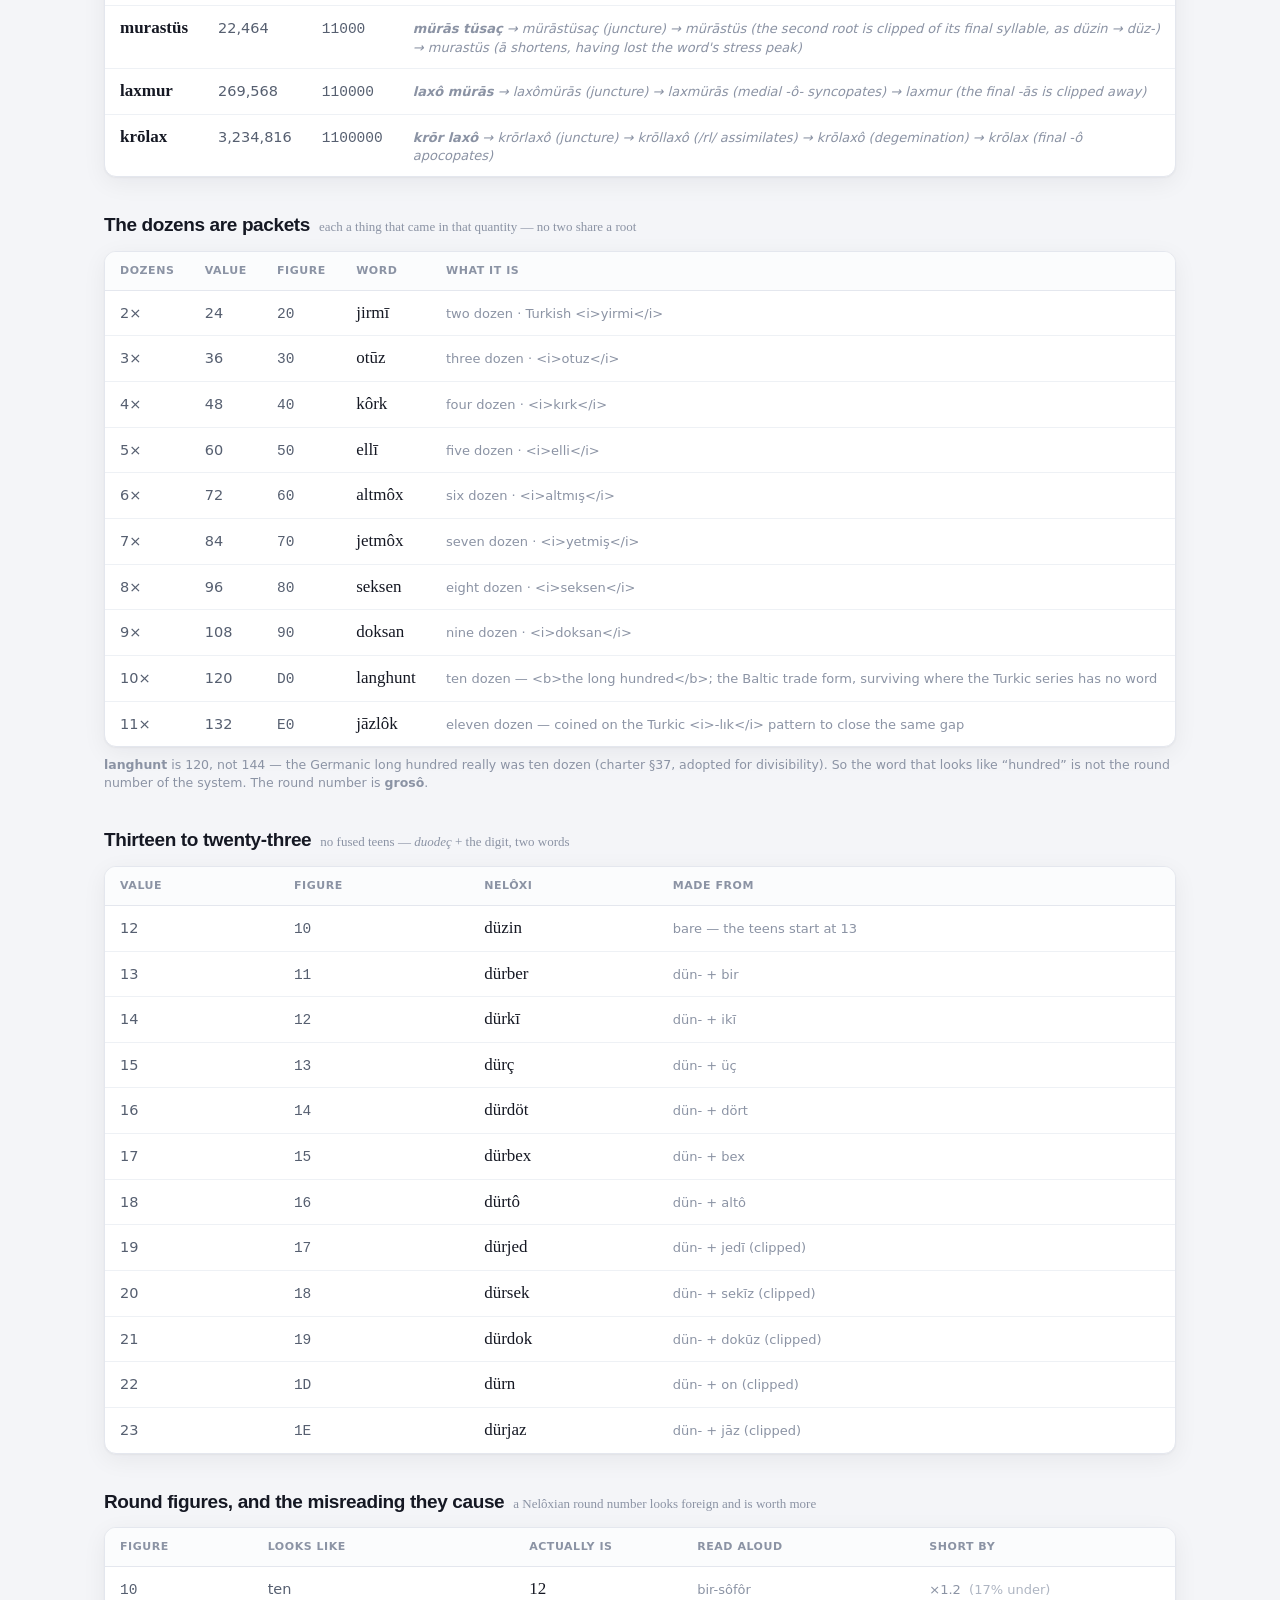
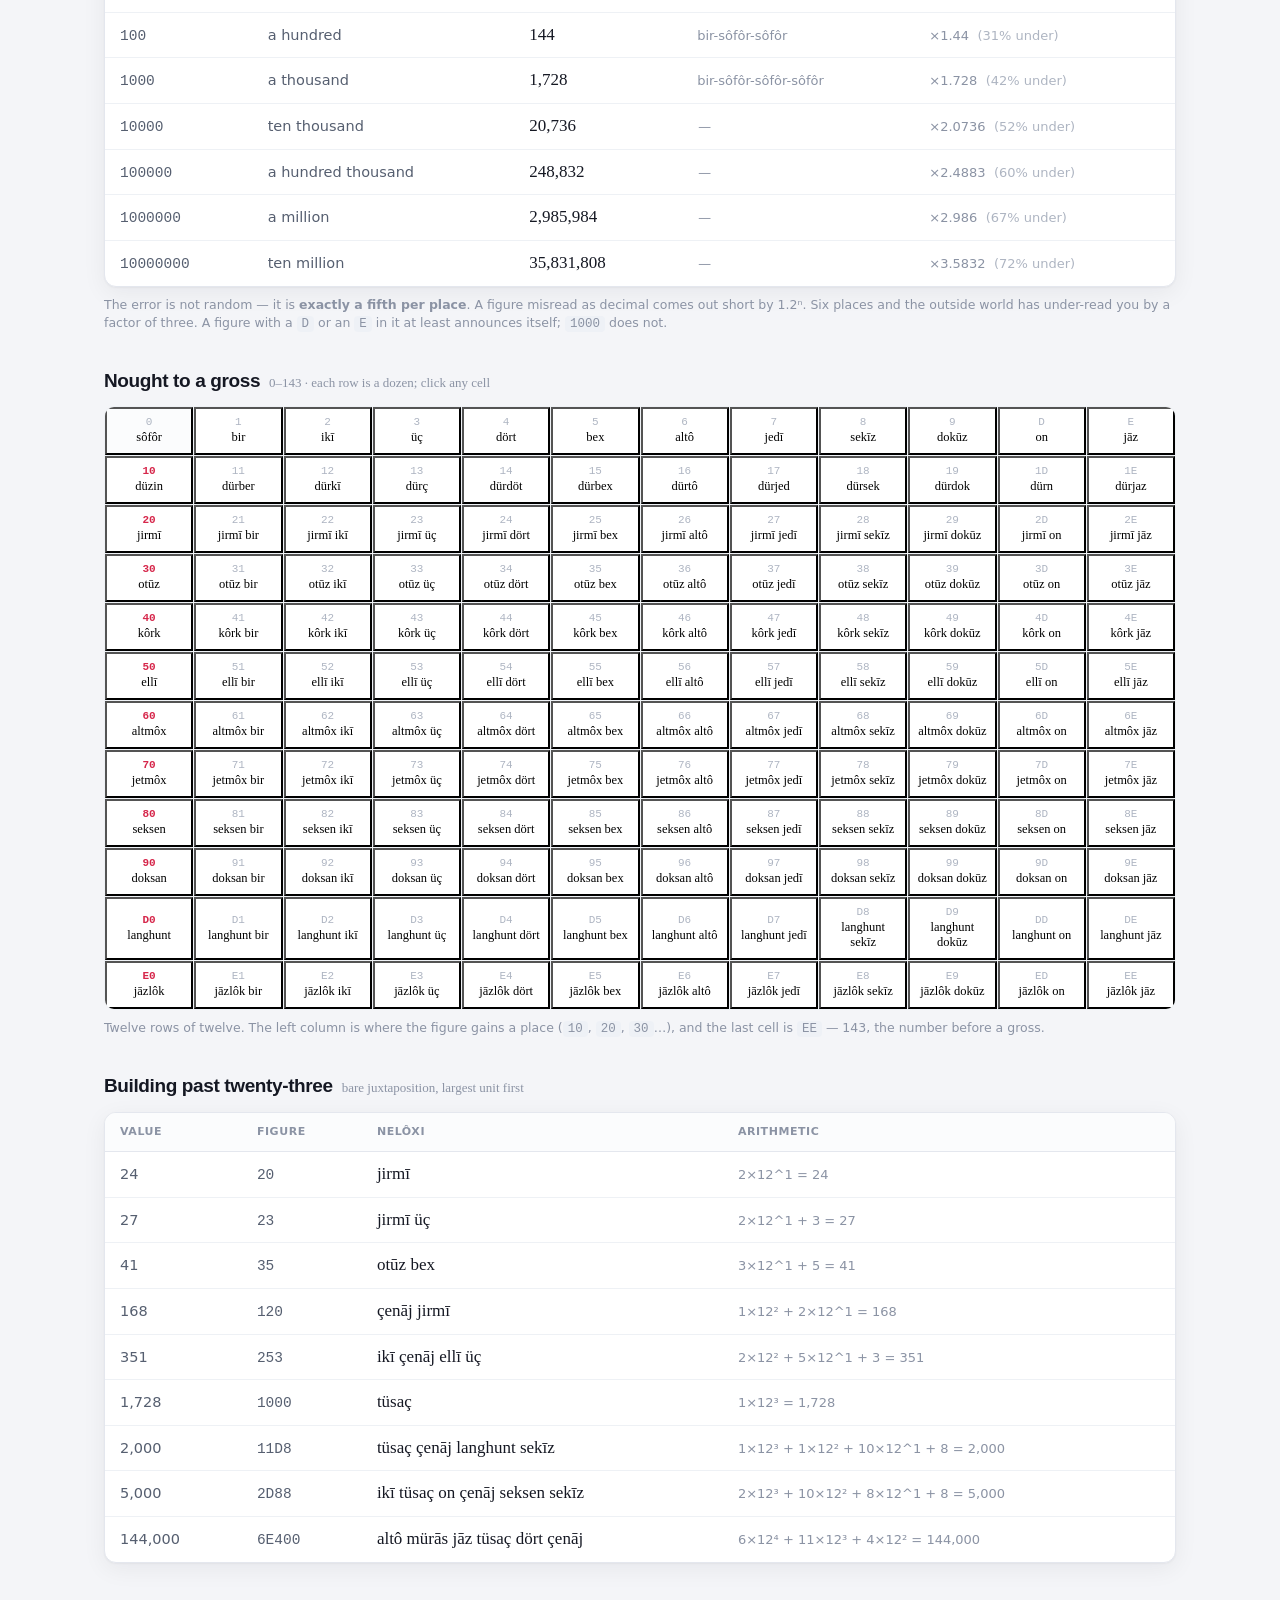
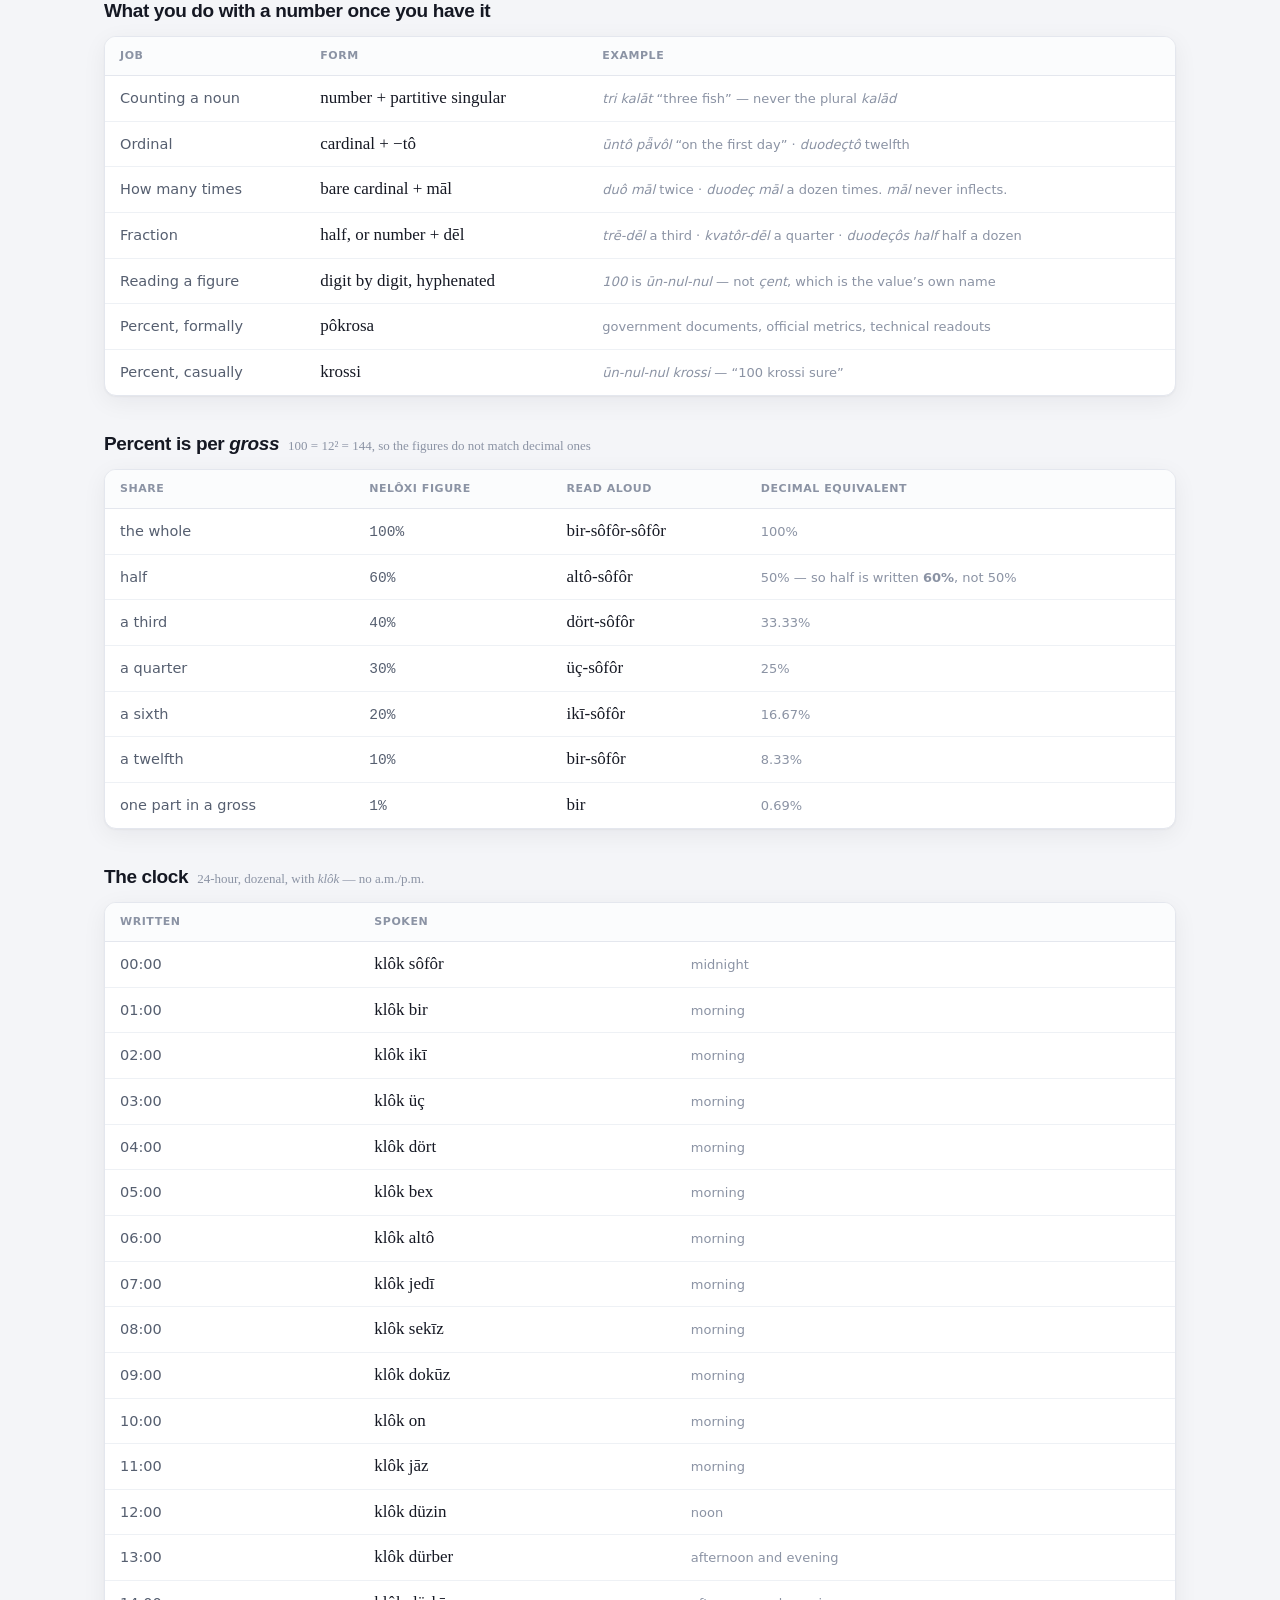
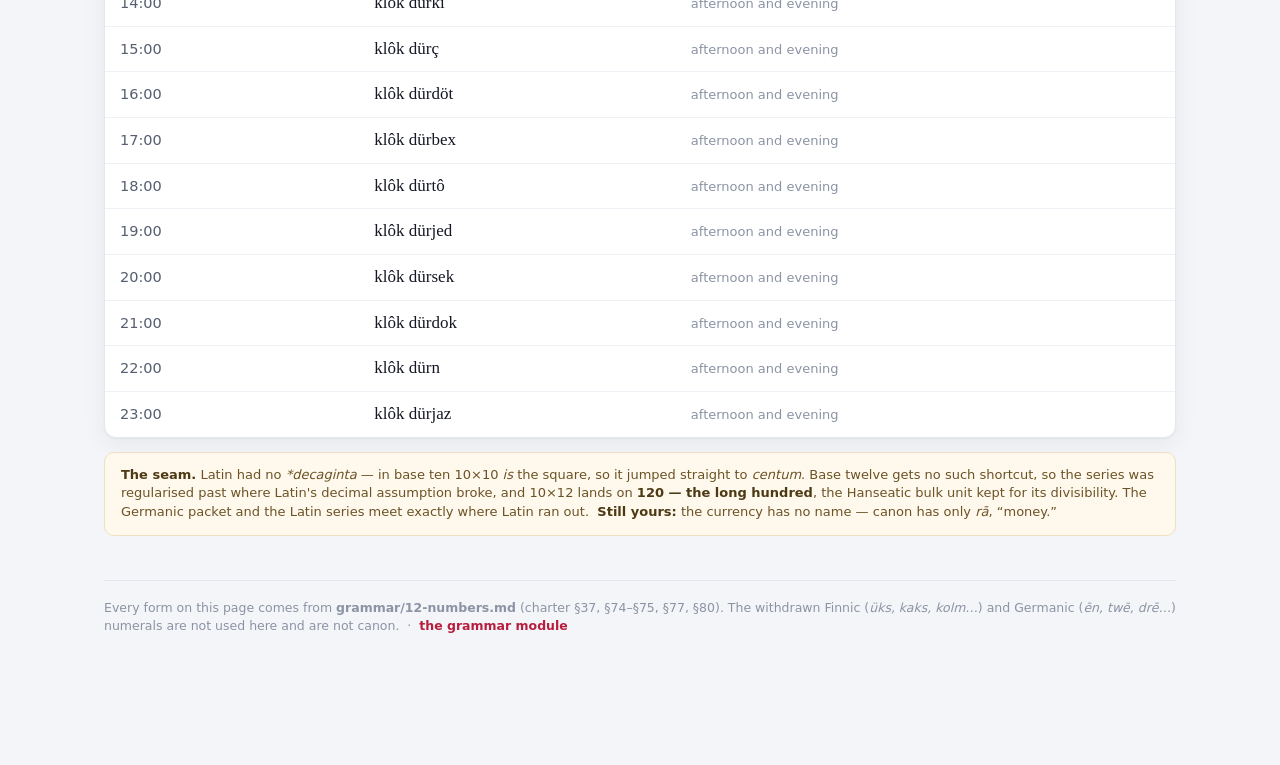
==== commit 4da10724: "Re-source the magnitudes across all five trade routes The ladder was sampling eastward only — Turkic" ====
--- a/numbers.html
+++ b/numbers.html
@@ -205,21 +205,23 @@
  ["dürdok","düzin dokūz","d- onset; final -ūz falls, as in dürsek"],
  ["dürn","düzin on","vowel-initial: the o- syncopates, leaving n as a bare coda"],
  ["dürjaz","düzin jāz","j- onset; the long ā shortens under the loss of its own stress"]];
-const DUNA="düzin", GROSO="jūz";
+const DUNA="düzin";
 /* THE LADDER IS A MAP. Small numbers are home; each order of magnitude was
    picked up one stage further out along the road, at the moment the trade
    needed a number that large — and lexicalized on arrival as a power of TWELVE
    rather than of ten. Baltic counting-house → the Mediterranean and the Alpine
    passes → the length of the silk road. You can read the empire's reach off its
    own numerals. Each was digested by the same phonology that later fuses them. */
-const MAG={ 2:["jūz","12² · a gross — the counting-house at home"],
-            3:["bin","12³ · the road east out of the Black Sea"],
-            4:["tūm","12⁴ · the caravan reckoning of the steppe stages"],
-            5:["laxô","12⁵ · the far markets, where the road turns south"],
-            6:["kōdī","12⁶ · the end of the road, where it meets the sea"] };
-const FUSE={ "4+3":["tumbôn","tūm bin → tūmbin (juncture) → tūmbôn (i reduces to ô) → tumbôn (ū shortens)"],
-             "5+4":["laxtum","laxô tūm → laxôtūm → laxtūm (medial -ô- syncopates) → laxtum (ū shortens)"],
-             "6+5":["kōlax","kōdī laxô → kōdīlaxô → kōdlaxô (-ī- syncopates) → kōllaxô (/dl/ assimilates) → kōlaxô (degemination) → kōlax (final -ô apocopates)"] };
+const MAG={ 2:["çenāj","12² · <b>Adriatic</b> — Venetian <i>centinaio</i>, a hundred-count. çentināj → çentnāj (unstressed -i- syncopates) → çenāj (the /ntn/ cluster sheds its stop)"],
+            3:["tüsaç","12³ · <b>Eastern Corridor</b> — Slavic <i>tysjača</i>. tüsjača → tüsjaç (final -a apocopates) → tüsaç (the glide -j- is absorbed)"],
+            4:["mürās","12⁴ · <b>Black Sea</b> — Greek <i>myriás</i>, the myriad. müriās → mürās (unstressed -i- syncopates before the long vowel)"],
+            5:["laxô","12⁵ · <b>Silk Road</b> — Persian <i>lakh</i>. The retroflex/aspirate lands on Nelôxi x [ʃ]; -ô is supplied as the native final"],
+            6:["krōr","12⁶ · <b>Red Sea</b> — Persian <i>kurūr</i>, the far-trade great number. kurūr → krūr (unstressed u- syncopates) → krōr (ū lowers to ō under stress)"] };
+/* Adjacent magnitudes do not stand as separate words — they erode and fuse into
+   one opaque brick. Keyed "higher+lower", both with coefficient one. */
+const FUSE={ "4+3":["murastüs","<b>mürās tüsaç</b> → mürāstüsaç (juncture) → mürāstüs (the second root is clipped of its final syllable, as düzin → düz-) → murastüs (ā shortens, having lost the word's stress peak)"],
+             "5+4":["laxmur","<b>laxô mürās</b> → laxômürās (juncture) → laxmürās (medial -ô- syncopates) → laxmur (the final -ās is clipped away)"],
+             "6+5":["krōlax","<b>krōr laxô</b> → krōrlaxô (juncture) → krōllaxô (/rl/ assimilates) → krōlaxô (degemination) → krōlax (final -ô apocopates)"] };
 /* The Turkish tens re-pointed from ten to twelve. They are already OPAQUE —
    jirmī, otūz, kôrk, ellī are not derivable from ikī, üç, dört, bex — so the
    dozens come out as single unglued words for free.
@@ -317,7 +319,7 @@
     .replace(/ō/g,"o").replace(/ū/g,"u").replace(/ñ/g,"n").replace(/ç/g,"c")
     .replace(/ä/g,"a").replace(/ö/g,"o").replace(/ü/g,"u").replace(/õ/g,"o");
 }
-const UNITW={ [fold(DUNA)]:12, [fold(GROSO)]:144 };
+const UNITW={ [fold(DUNA)]:12 };
 const MAGW={}; Object.keys(MAG).forEach(k=>MAGW[fold(MAG[k][0])]=Math.pow(12,+k));
 const FUSEW={}; Object.keys(FUSE).forEach(k=>{
   const [hi,lo]=k.split("+").map(Number);
@@ -605,10 +607,10 @@
 
 /* ── self-check: the canon examples must come out exactly as written ───────── */
 (function(){
-  const MUST=[[0,"sôfôr"],[11,"jāz"],[12,"düzin"],[13,"dürber"],[14,"dürkī"],
-    [22,"dürn"],[24,"jirmī"],[41,"otūz bex"],[120,"langhunt"],[132,"jāzlôk"],
-    [144,"jūz"],[157,"jūz dürber"],[1728,"bin"],[20736,"tūm"],[248832,"laxô"],
-    [Math.pow(12,6),"kōdī"],[22464,"tumbôn"],[269568,"laxtum"],[3234816,"kōlax"]];
+  const MUST=[[0,"sôfôr"],[11,"jāz"],[12,"düzin"],[13,"dürber"],[22,"dürn"],
+    [24,"jirmī"],[120,"langhunt"],[132,"jāzlôk"],[144,"çenāj"],[1728,"tüsaç"],
+    [20736,"mürās"],[248832,"laxô"],[Math.pow(12,6),"krōr"],
+    [22464,"murastüs"],[269568,"laxmur"],[3234816,"krōlax"]];
   const bad=MUST.filter(([n,w])=>cardinal(n)!==w)
                 .map(([n,w])=>`${n}: got "${cardinal(n)}", canon "${w}"`);
   /* every value must also read back to itself */
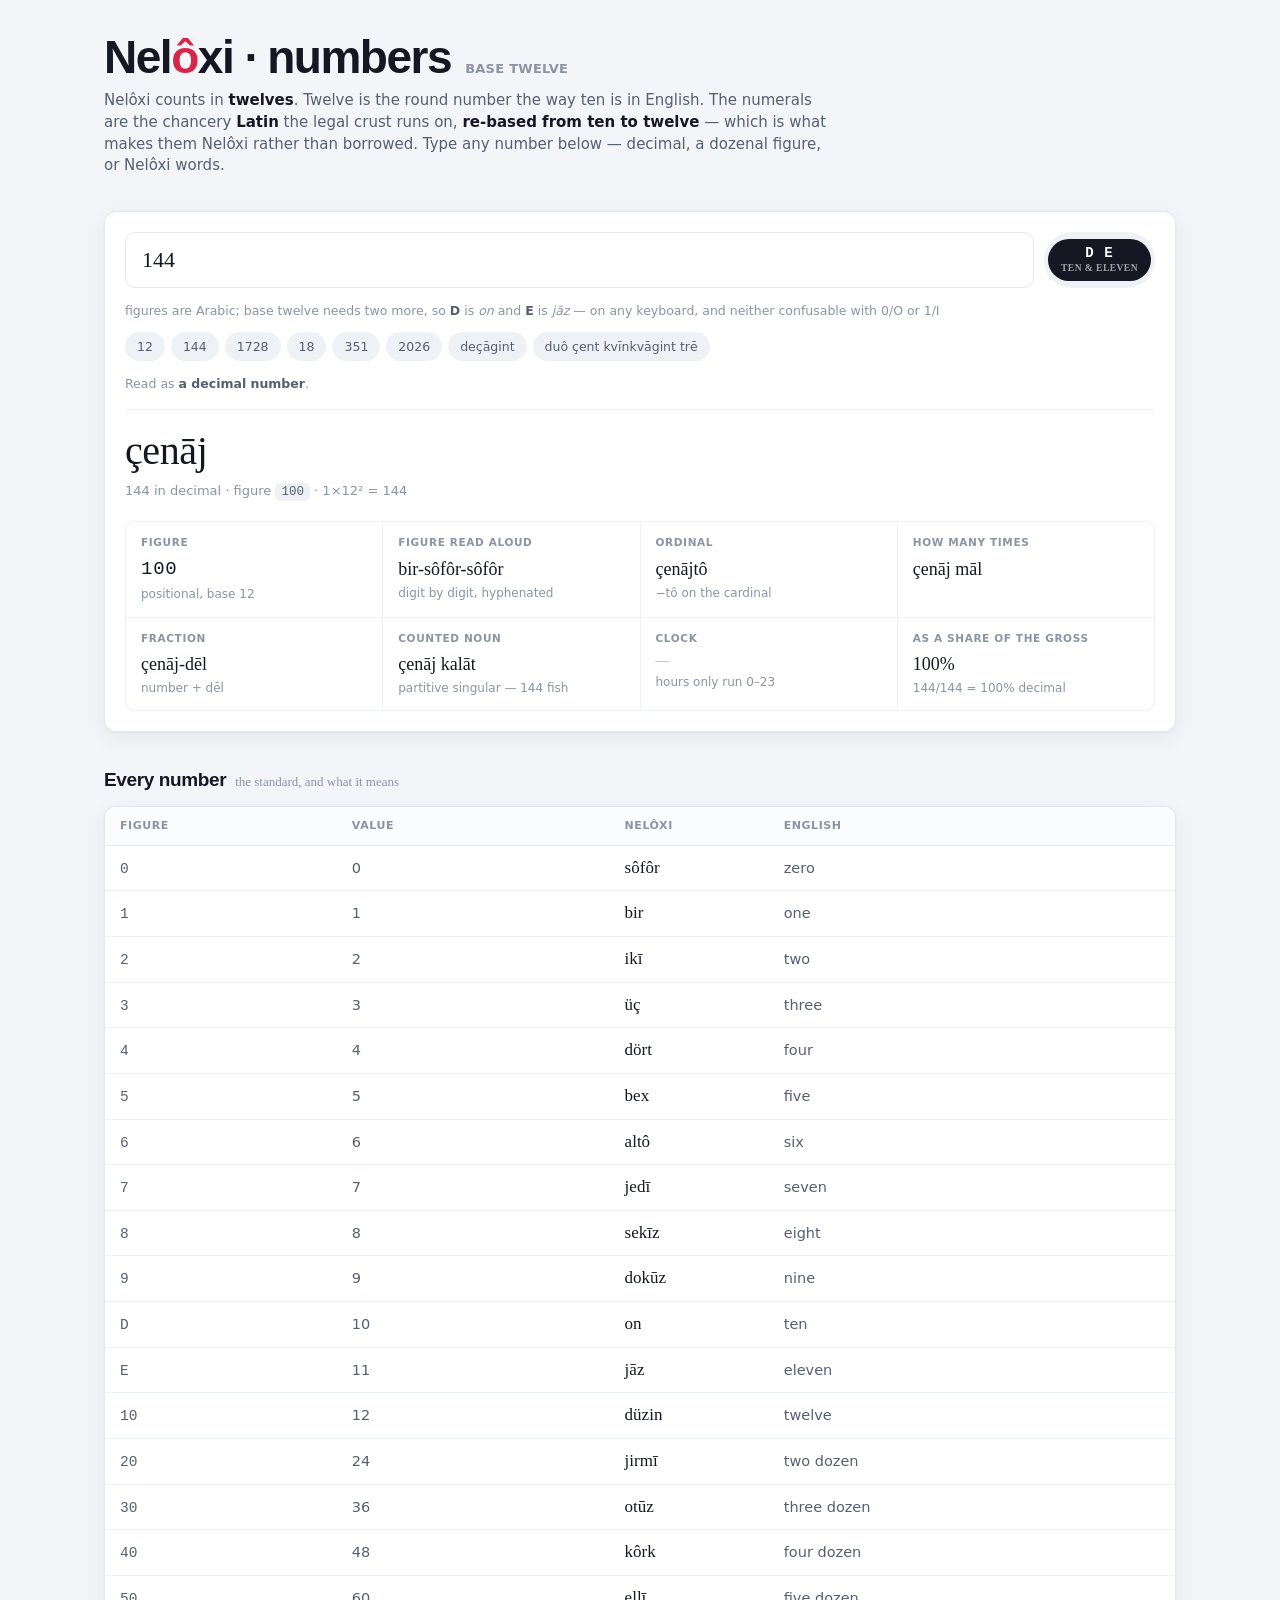
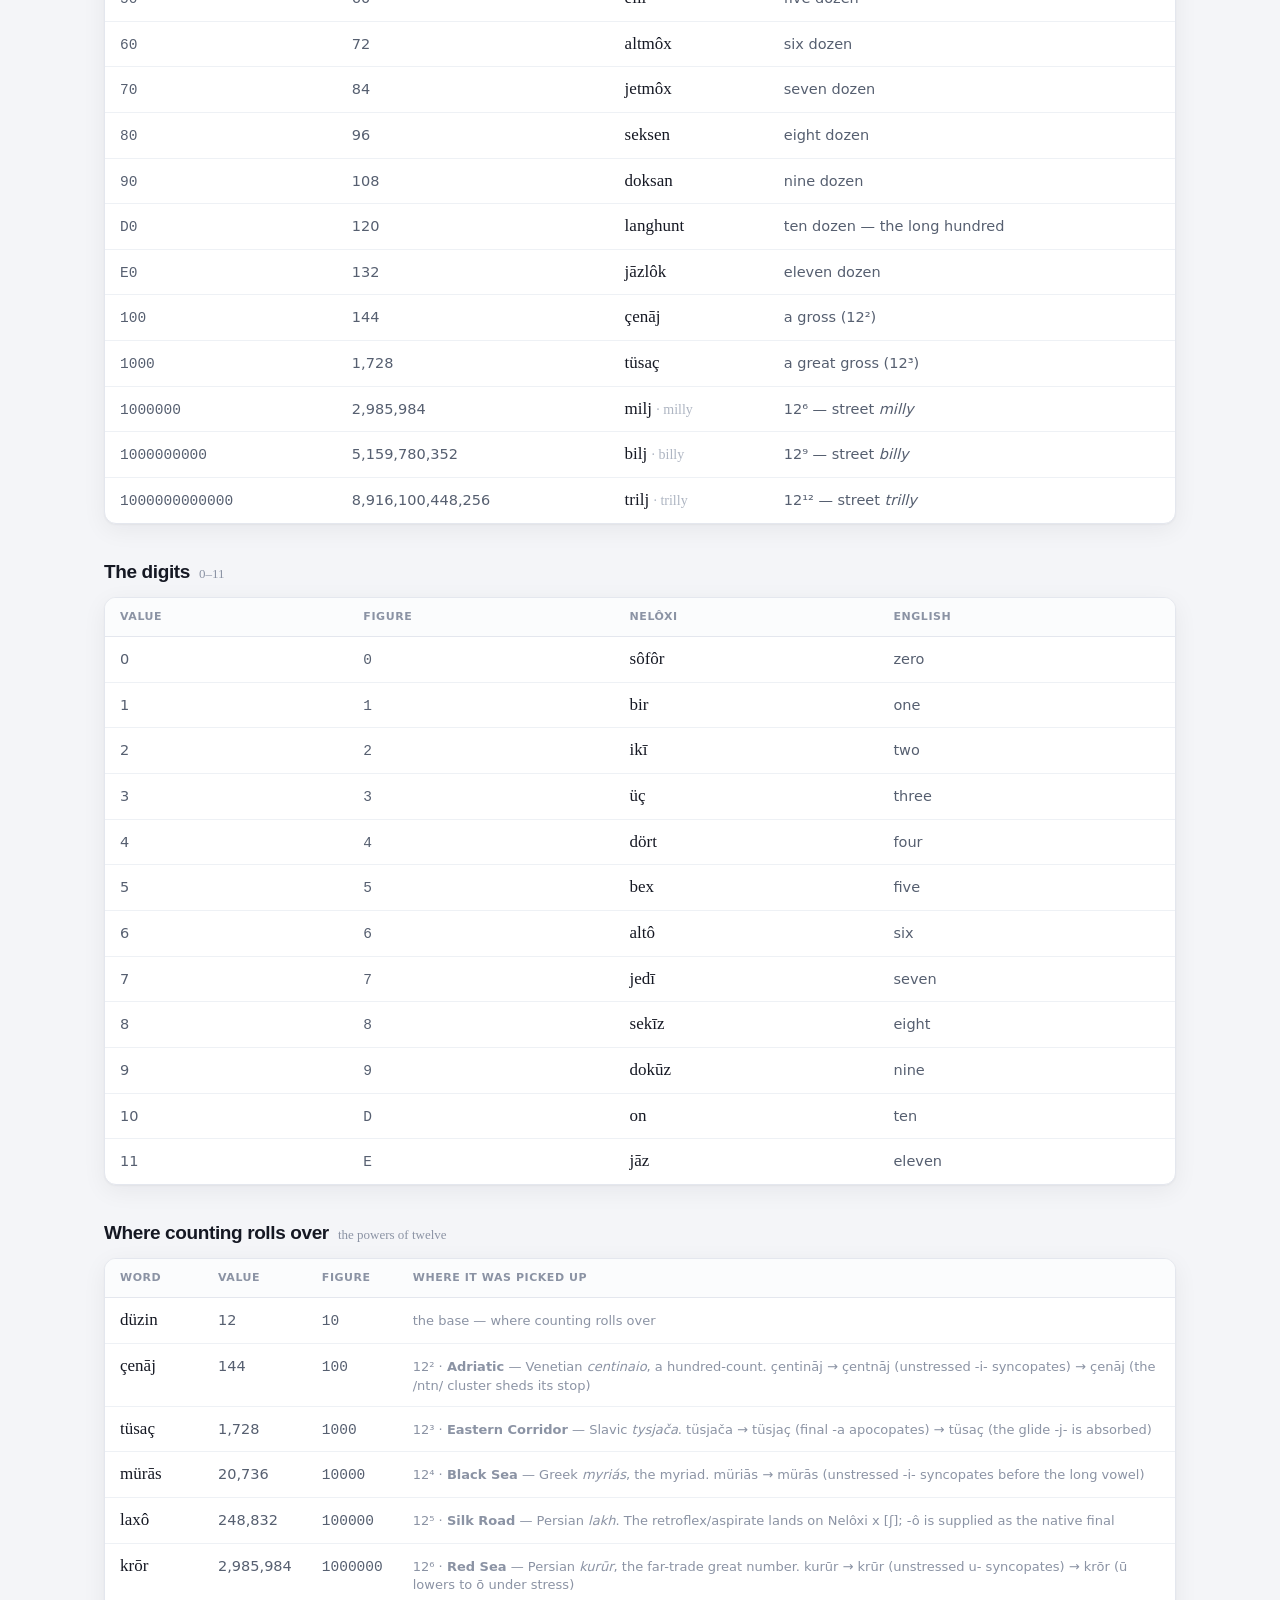
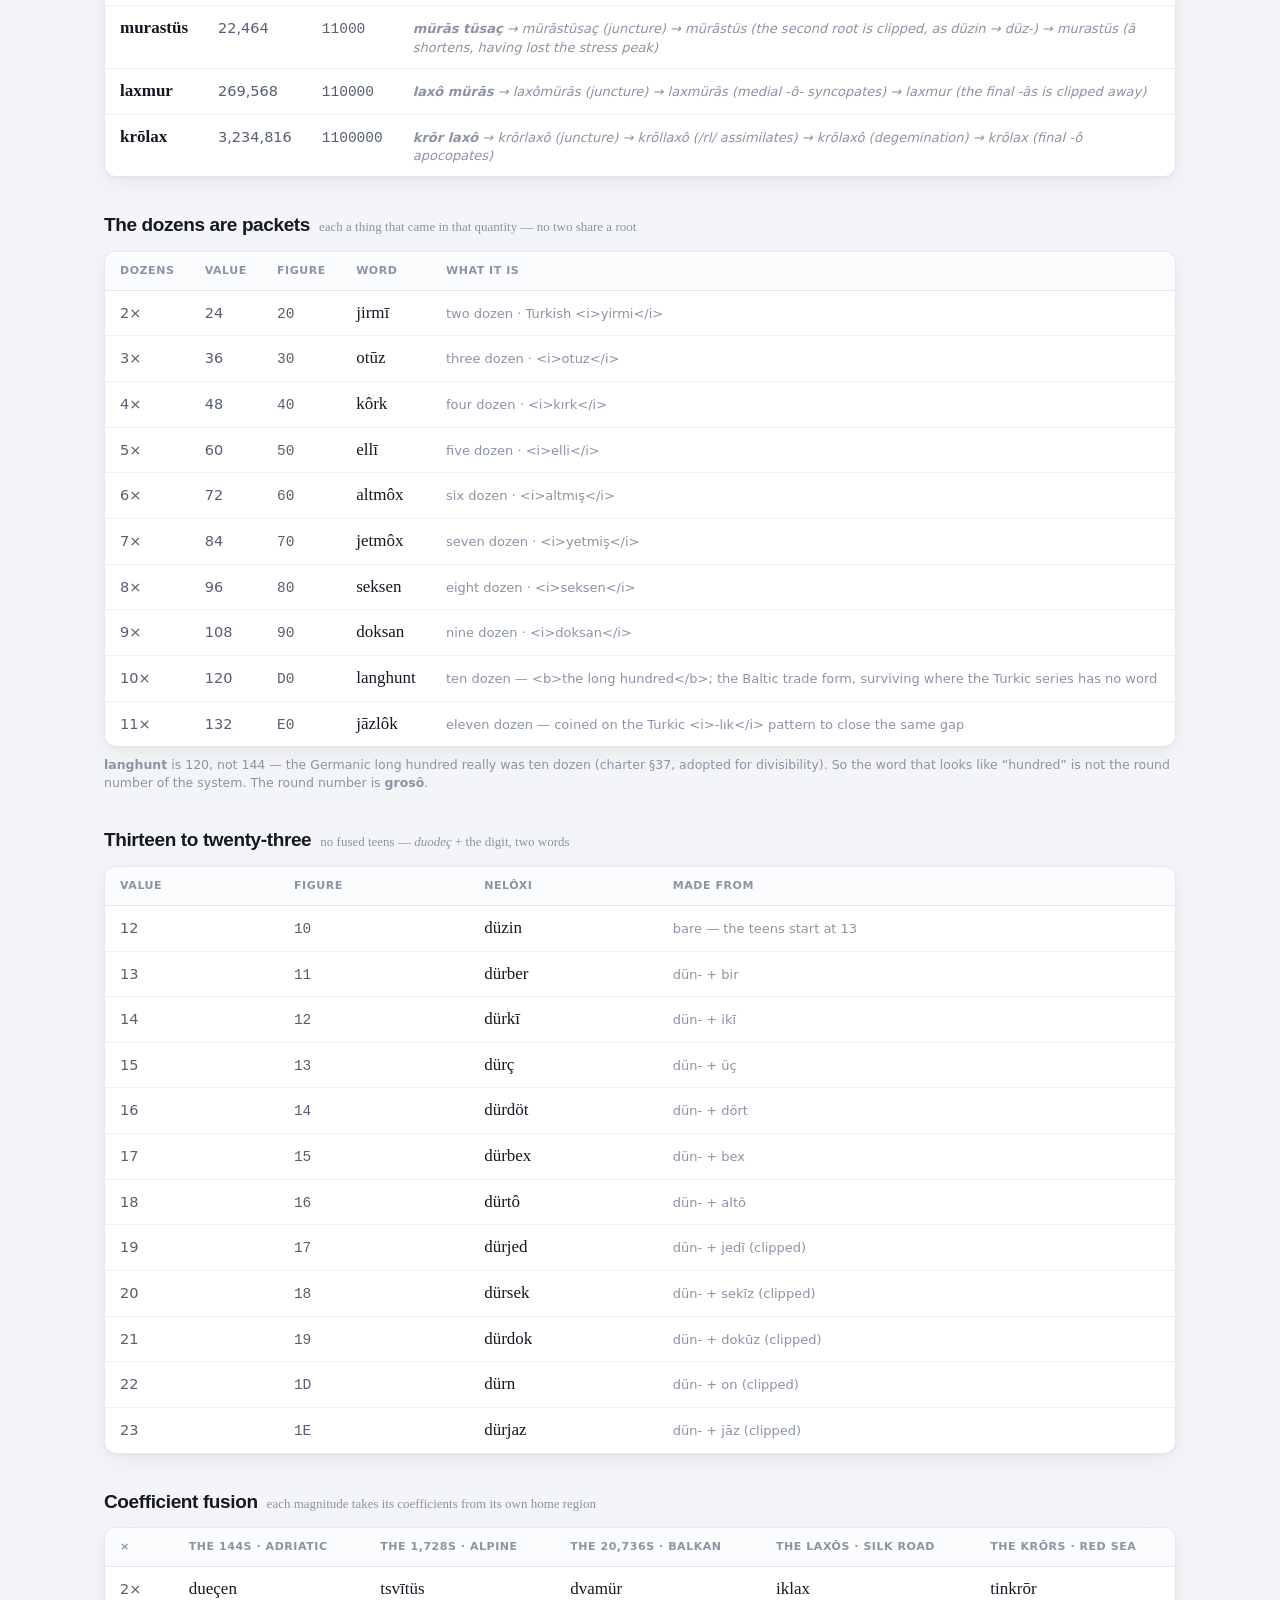
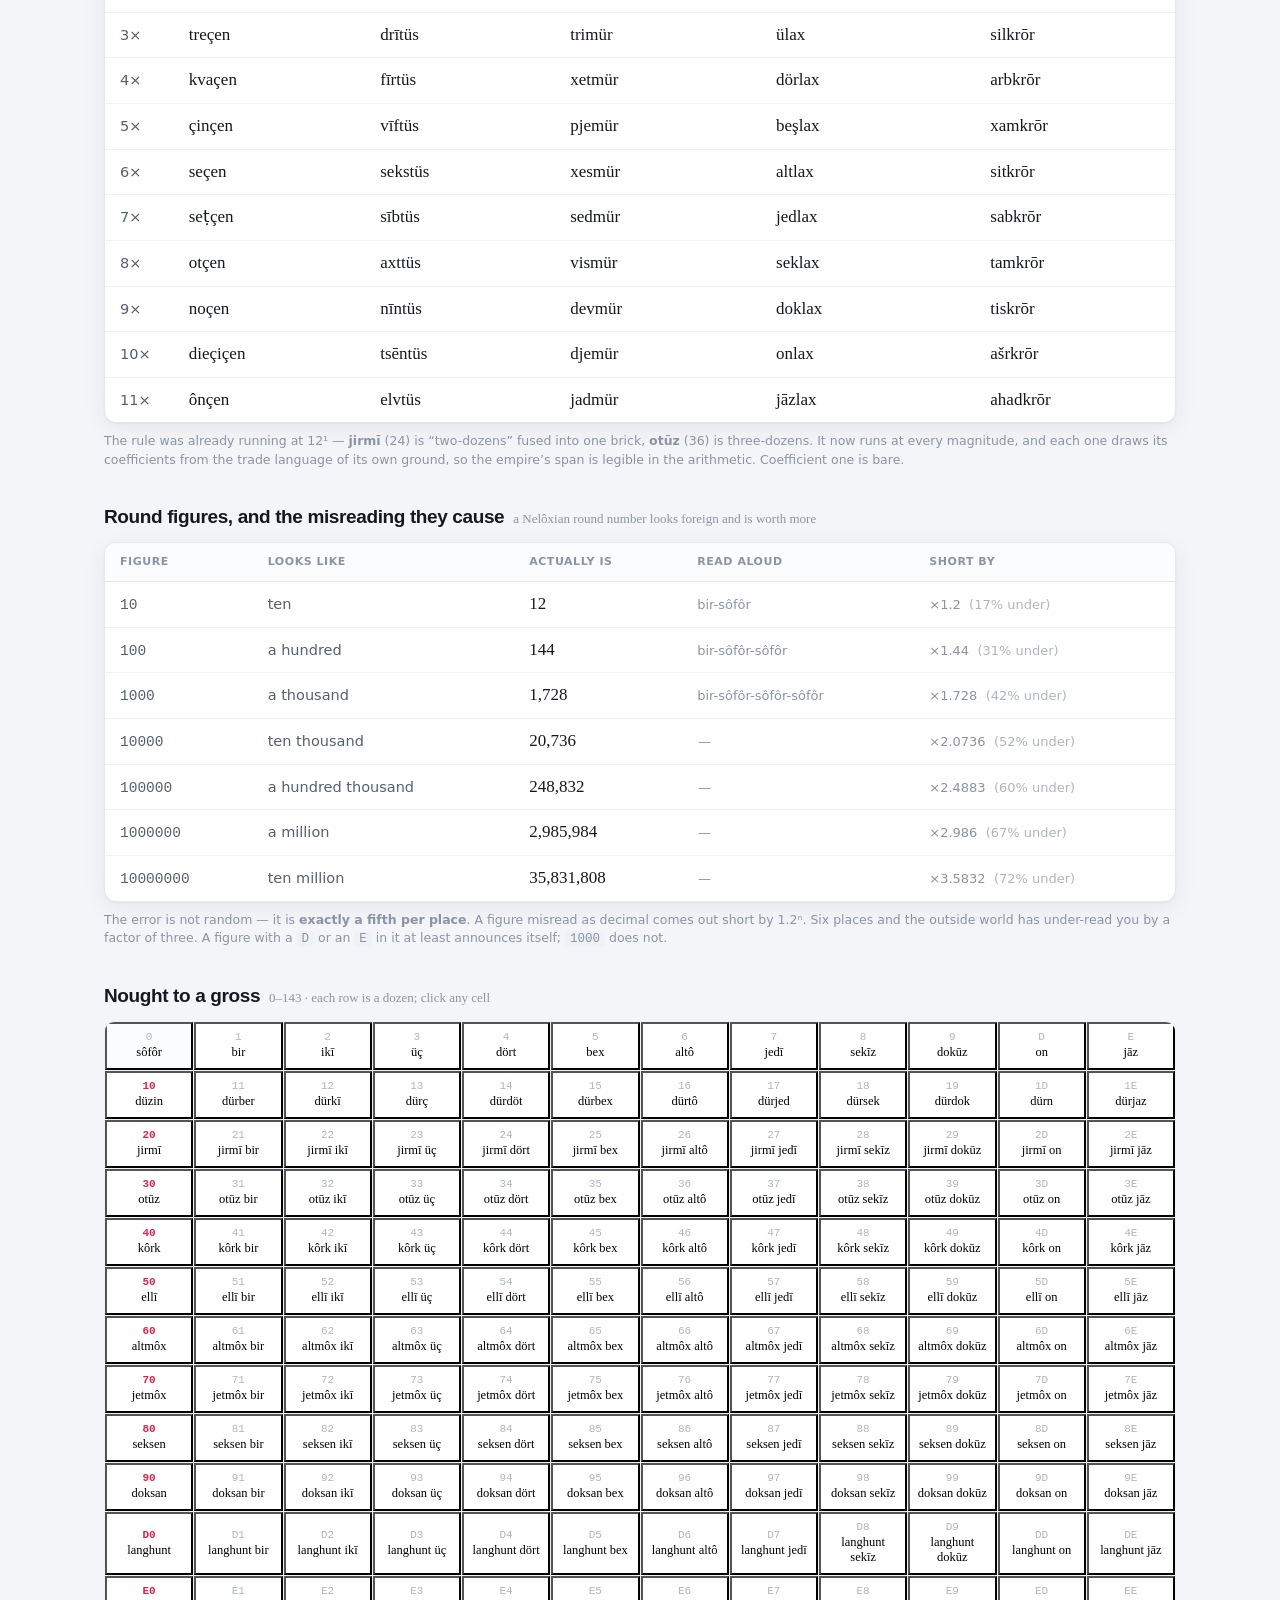
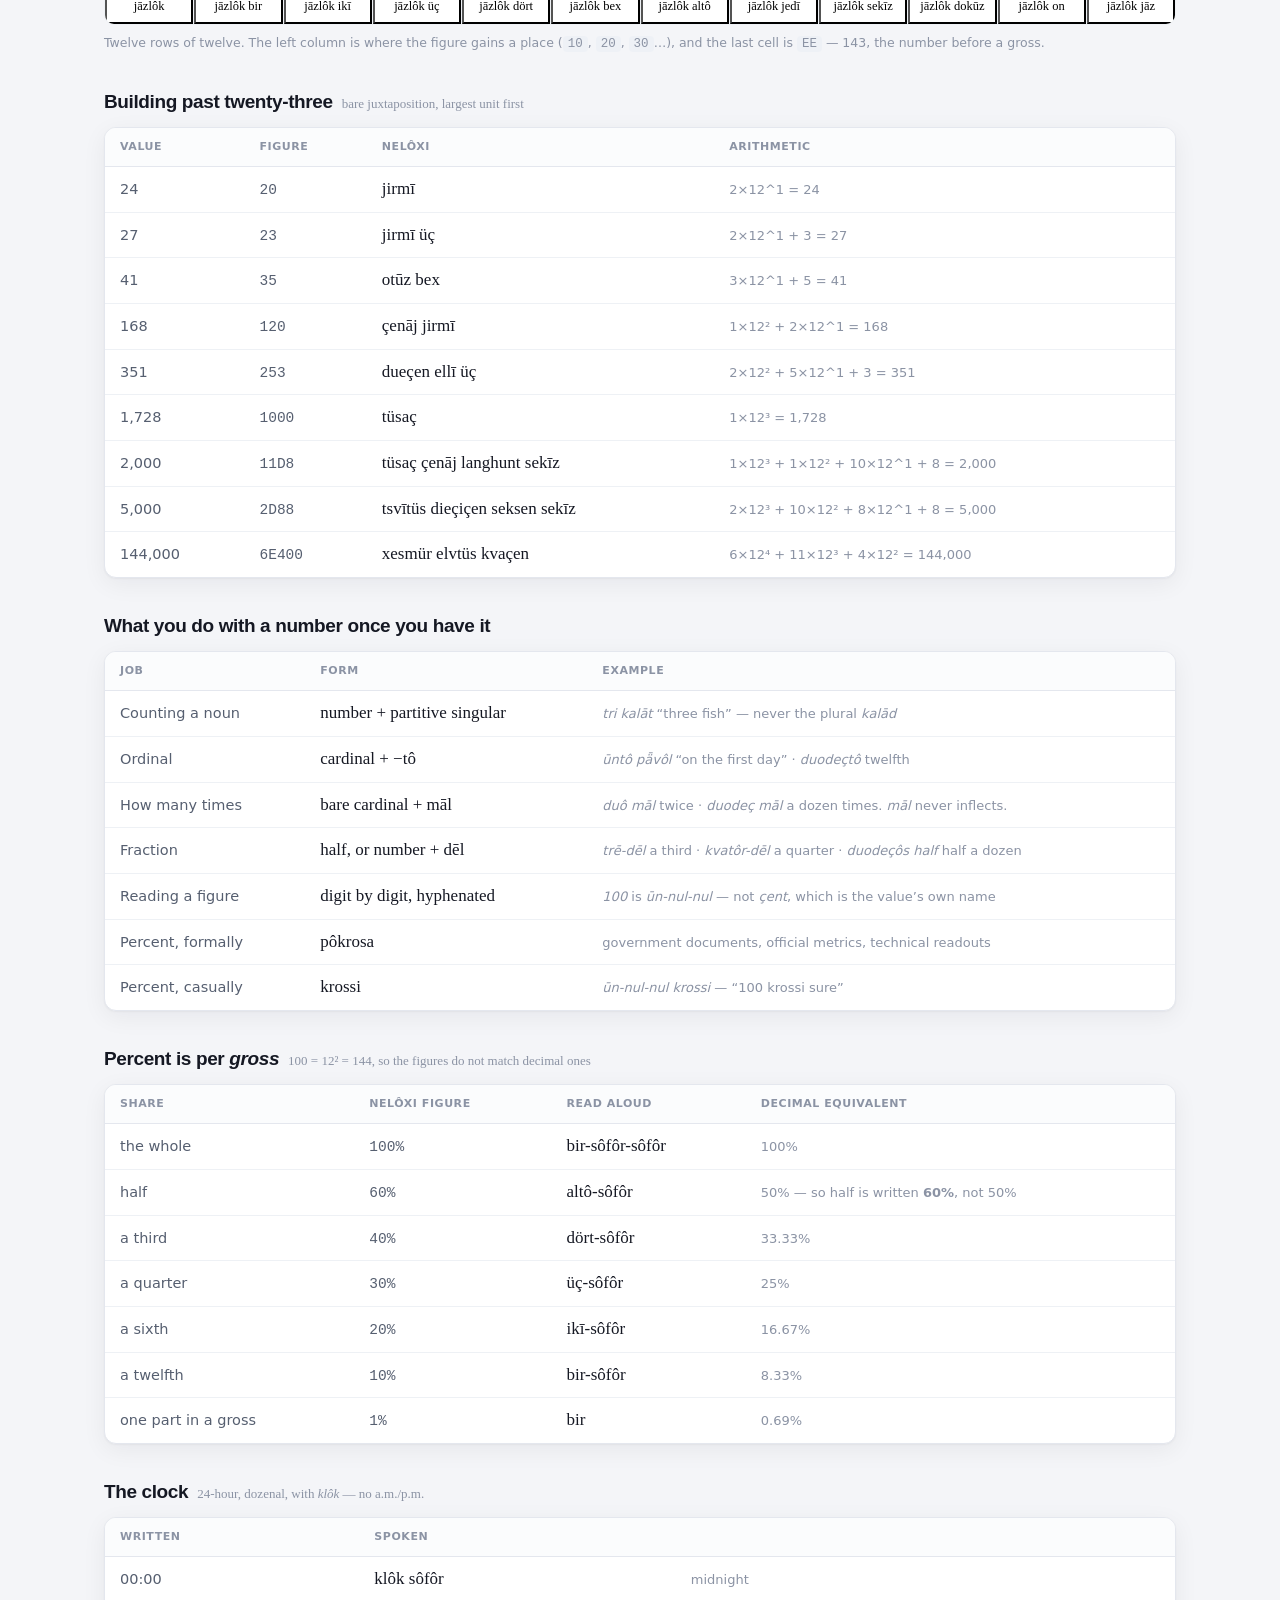
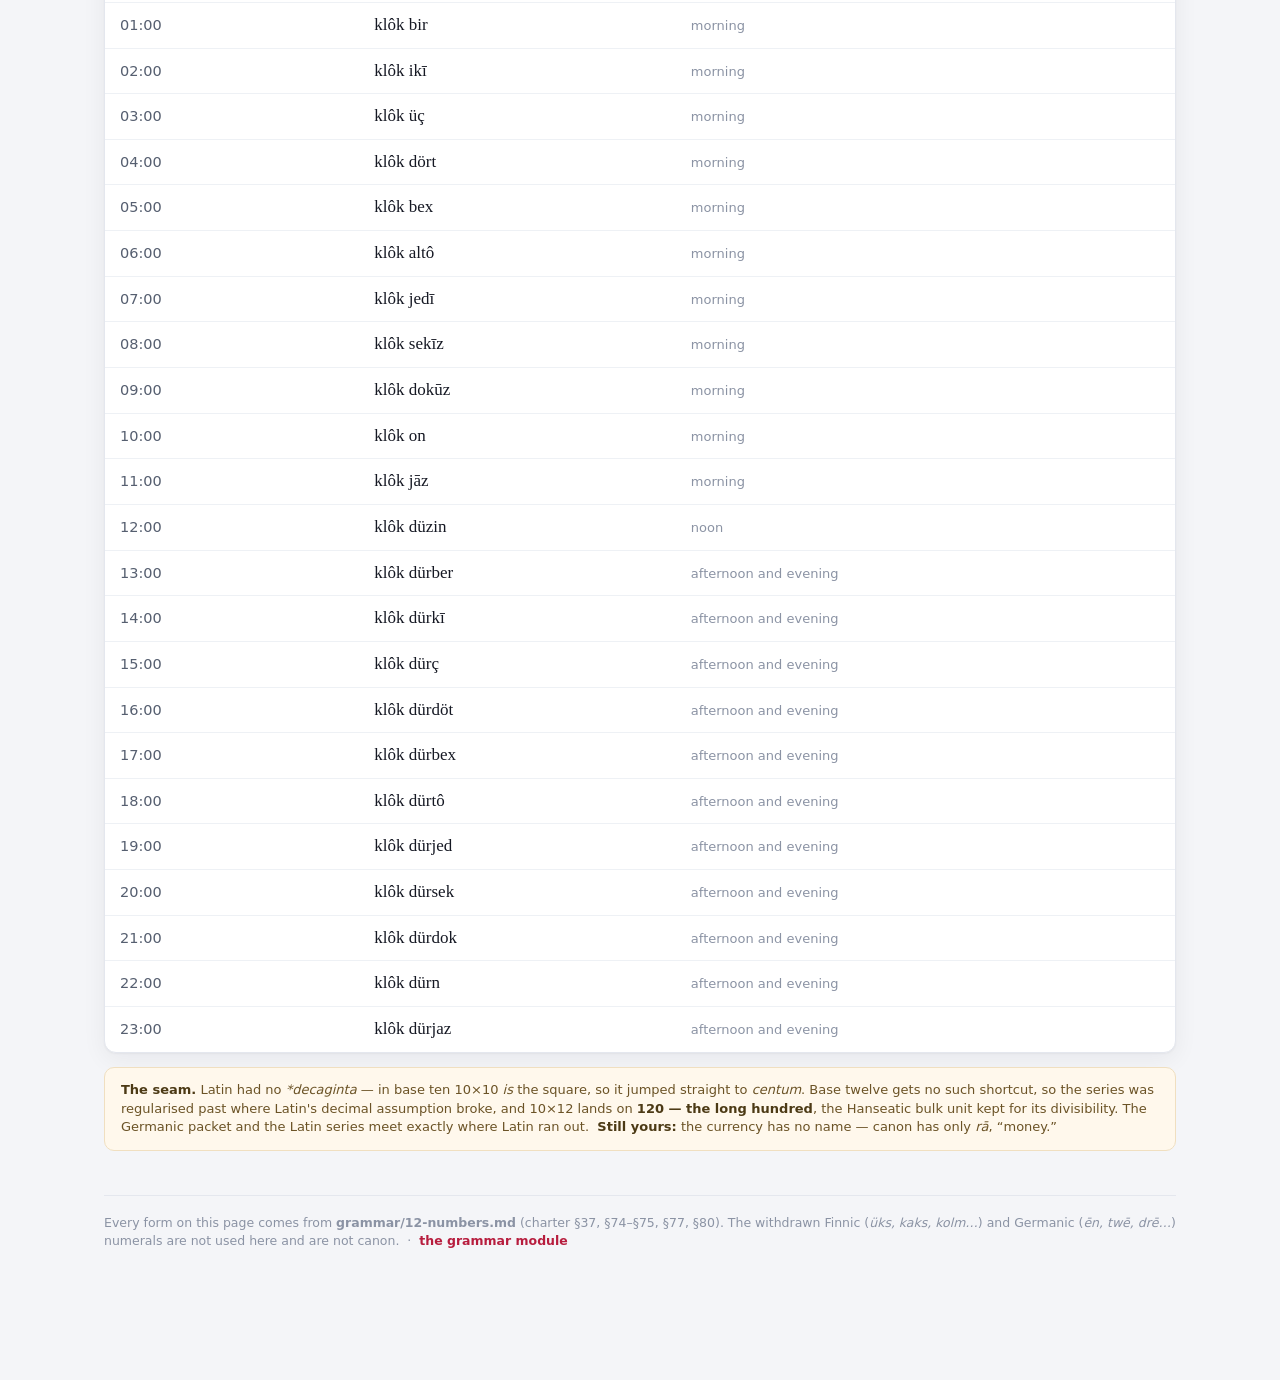
==== commit 2d5bf4b1: "Extend coefficient fusion to every magnitude; add the clerk register Two problems, one solution — an" ====
--- a/numbers.html
+++ b/numbers.html
@@ -136,6 +136,13 @@
 
 <h2>Thirteen to twenty-three<span class="sub">no fused teens &mdash; <i>duode&ccedil;</i> + the digit, two words</span></h2>
 <div class="card tcard"><div class="tscroll"><table id="tteen"></table></div></div>
+
+<h2>Coefficient fusion<span class="sub">each magnitude takes its coefficients from its own home region</span></h2>
+<div class="card tcard"><div class="tscroll"><table id="tcoef"></table></div></div>
+<p class="hint">The rule was already running at 12&sup1; &mdash; <b>jirm&imacr;</b> (24) is
+&ldquo;two-dozens&rdquo; fused into one brick, <b>ot&umacr;z</b> (36) is three-dozens. It now runs at
+every magnitude, and each one draws its coefficients from the trade language of its own ground, so
+the empire&rsquo;s span is legible in the arithmetic. Coefficient one is bare.</p>
 
 <h2>Round figures, and the misreading they cause<span class="sub">a Nel&ocirc;xian round number looks foreign and is worth more</span></h2>
 <div class="card tcard"><div class="tscroll"><table id="tround"></table></div></div>
@@ -217,9 +224,31 @@
             4:["mürās","12⁴ · <b>Black Sea</b> — Greek <i>myriás</i>, the myriad. müriās → mürās (unstressed -i- syncopates before the long vowel)"],
             5:["laxô","12⁵ · <b>Silk Road</b> — Persian <i>lakh</i>. The retroflex/aspirate lands on Nelôxi x [ʃ]; -ô is supplied as the native final"],
             6:["krōr","12⁶ · <b>Red Sea</b> — Persian <i>kurūr</i>, the far-trade great number. kurūr → krūr (unstressed u- syncopates) → krōr (ū lowers to ō under stress)"] };
-/* Adjacent magnitudes do not stand as separate words — they erode and fuse into
-   one opaque brick. Keyed "higher+lower", both with coefficient one. */
-const FUSE={ "4+3":["murastüs","<b>mürās tüsaç</b> → mürāstüsaç (juncture) → mürāstüs (the second root is clipped of its final syllable, as düzin → düz-) → murastüs (ā shortens, having lost the word's stress peak)"],
+/* COEFFICIENT FUSION — the rule the Turkic dozens were already using.
+   jirmī (24) is "two-dozens" fused to one opaque brick; otūz (36) likewise.
+   The rule existed at 12¹ and never went further. It does now, at every
+   magnitude — and each magnitude takes its coefficients from the dominant
+   trade language of its OWN home region, so the empire's span is legible in
+   the arithmetic itself.
+     the 144s  → Italian/Venetian   (the Adriatic)
+     the 1728s → Germanic/Alpine    (the passes)
+     the 20736s→ Slavic/Balkan      (the Black Sea hinterland)
+     the laxôs → Turkic             (the Silk Road)
+     the krōrs → Arabic/Persian     (the Red Sea)
+   Coefficient one is bare — the magnitude root stands alone.                 */
+const CLIP={ 2:"çen", 3:"tüs", 4:"mür", 5:"lax", 6:"krōr" };
+const COEF={
+ 2:{2:"due",3:"tre",4:"kva",5:"çin",6:"se",7:"seṭ",8:"ot",9:"no",10:"dieçi",11:"ôn"},
+ 3:{2:"tsvī",3:"drī",4:"fīr",5:"vīf",6:"seks",7:"sīb",8:"axt",9:"nīn",10:"tsēn",11:"elv"},
+ 4:{2:"dva",3:"tri",4:"xet",5:"pje",6:"xes",7:"sed",8:"vis",9:"dev",10:"dje",11:"jad"},
+ 5:{2:"ik",3:"ü",4:"dör",5:"beş",6:"alt",7:"jed",8:"sek",9:"dok",10:"on",11:"jāz"},
+ /* sab- = 7 anchors the Arabic series; sat- is spare and unassigned */
+ 6:{2:"tin",3:"sil",4:"arb",5:"xam",6:"sit",7:"sab",8:"tam",9:"tis",10:"ašr",11:"ahad"}};
+function magWord(k,c){ return c===1 ? MAG[k][0] : COEF[k][c]+CLIP[k]; }
+
+/* Two ADJACENT magnitudes, both coefficient one and nothing trailing, fuse
+   further into a single root of their own. */
+const FUSE={ "4+3":["murastüs","<b>mürās tüsaç</b> → mürāstüsaç (juncture) → mürāstüs (the second root is clipped, as düzin → düz-) → murastüs (ā shortens, having lost the stress peak)"],
              "5+4":["laxmur","<b>laxô mürās</b> → laxômürās (juncture) → laxmürās (medial -ô- syncopates) → laxmur (the final -ās is clipped away)"],
              "6+5":["krōlax","<b>krōr laxô</b> → krōrlaxô (juncture) → krōllaxô (/rl/ assimilates) → krōlaxô (degemination) → krōlax (final -ô apocopates)"] };
 /* The Turkish tens re-pointed from ten to twelve. They are already OPAQUE —
@@ -277,7 +306,7 @@
     const f=FUSE[parts[0][0]+"+"+parts[1][0]];
     if(f) return f[0];
   }
-  const out=parts.map(([k,c])=> (c>1 ? small(c)+" " : "") + MAG[k][0]);
+  const out=parts.map(([k,c])=> magWord(k,c));
   if(x) out.push(small(x));
   return out.join(" ");
 }
@@ -294,6 +323,10 @@
 }
 /* how a figure is read aloud — digit by digit, hyphenated: 100 → ūn-nul-nul */
 function readFigure(n){ return digitsOf(n).map(d=>DIG[d]).join("-"); }
+/* Above 12⁴ the everyday register stops saying the value and reads the figure.
+   The fused bricks stay, for the formal/legal/customs register. */
+const CLERK=Math.pow(12,4);
+function clerk(n){ return n>=CLERK ? readFigure(n) : null; }
 /* the arithmetic behind the words */
 function breakdown(n){
   if(n<12) return "";
@@ -321,6 +354,9 @@
 }
 const UNITW={ [fold(DUNA)]:12 };
 const MAGW={}; Object.keys(MAG).forEach(k=>MAGW[fold(MAG[k][0])]=Math.pow(12,+k));
+/* every coefficient-fused brick is its own lexical entry to the reader */
+Object.keys(COEF).forEach(k=>Object.keys(COEF[k]).forEach(c=>{
+  MAGW[fold(COEF[k][c]+CLIP[k])] = (+c)*Math.pow(12,+k); }));
 const FUSEW={}; Object.keys(FUSE).forEach(k=>{
   const [hi,lo]=k.split("+").map(Number);
   FUSEW[fold(FUSE[k][0])]=Math.pow(12,hi)+Math.pow(12,lo); });
@@ -424,8 +460,10 @@
   const g=[];
   g.push(cell("Figure", esc(figure(n)),
     "positional, base 12", "mono"));
-  g.push(cell("Figure read aloud", esc(readFigure(n)),
-    "digit by digit, hyphenated"));
+  g.push(n>=CLERK
+    ? cell("Clerk register", esc(readFigure(n)),
+           "past a mürās nobody says the value — the figure is read straight off")
+    : cell("Figure read aloud", esc(readFigure(n)), "digit by digit, hyphenated"));
   g.push(cell("Ordinal", esc(ordinal(n)), "&minus;tô on the cardinal"));
   g.push(cell("How many times", esc(cardinal(n))+" māl",
     n===1?"once":(n===2?"twice":"")));
@@ -496,6 +534,11 @@
                        Math.round((1-dec/v)*100)+"% under)</span>")];
     }));
 
+  tbl("tcoef",["&times;","the 144s · Adriatic","the 1,728s · Alpine","the 20,736s · Balkan","the laxôs · Silk Road","the krōrs · Red Sea"],
+    [2,3,4,5,6,7,8,9,10,11].map(co=>
+      [`<td class="en">${co}&times;</td>`].concat([2,3,4,5,6].map(k=>
+        `<td class="nx">${esc(COEF[k][co]+CLIP[k])}</td>`))));
+
   const EXAMPLES=[24,27,41,168,351,1728,2000,5000,144000];
   tbl("tex",["Value","Figure","Nelôxi","Arithmetic"],
     EXAMPLES.map(n=>[c("en",n.toLocaleString("en-US")), c("fig",figure(n)),
@@ -607,10 +650,11 @@
 
 /* ── self-check: the canon examples must come out exactly as written ───────── */
 (function(){
-  const MUST=[[0,"sôfôr"],[11,"jāz"],[12,"düzin"],[13,"dürber"],[22,"dürn"],
-    [24,"jirmī"],[120,"langhunt"],[132,"jāzlôk"],[144,"çenāj"],[1728,"tüsaç"],
-    [20736,"mürās"],[248832,"laxô"],[Math.pow(12,6),"krōr"],
-    [22464,"murastüs"],[269568,"laxmur"],[3234816,"krōlax"]];
+  const MUST=[[0,"sôfôr"],[12,"düzin"],[13,"dürber"],[24,"jirmī"],[120,"langhunt"],
+    [144,"çenāj"],[432,"treçen"],[1728,"tüsaç"],[3456,"tsvītüs"],[20736,"mürās"],
+    [82944,"xetmür"],[248832,"laxô"],[1244160,"beşlax"],[Math.pow(12,6),"krōr"],
+    [7*Math.pow(12,6),"sabkrōr"],[22464,"murastüs"],[269568,"laxmur"],
+    [3234816,"krōlax"],[45423,"dvamür tsvītüs treçen ellī üç"]];
   const bad=MUST.filter(([n,w])=>cardinal(n)!==w)
                 .map(([n,w])=>`${n}: got "${cardinal(n)}", canon "${w}"`);
   /* every value must also read back to itself */
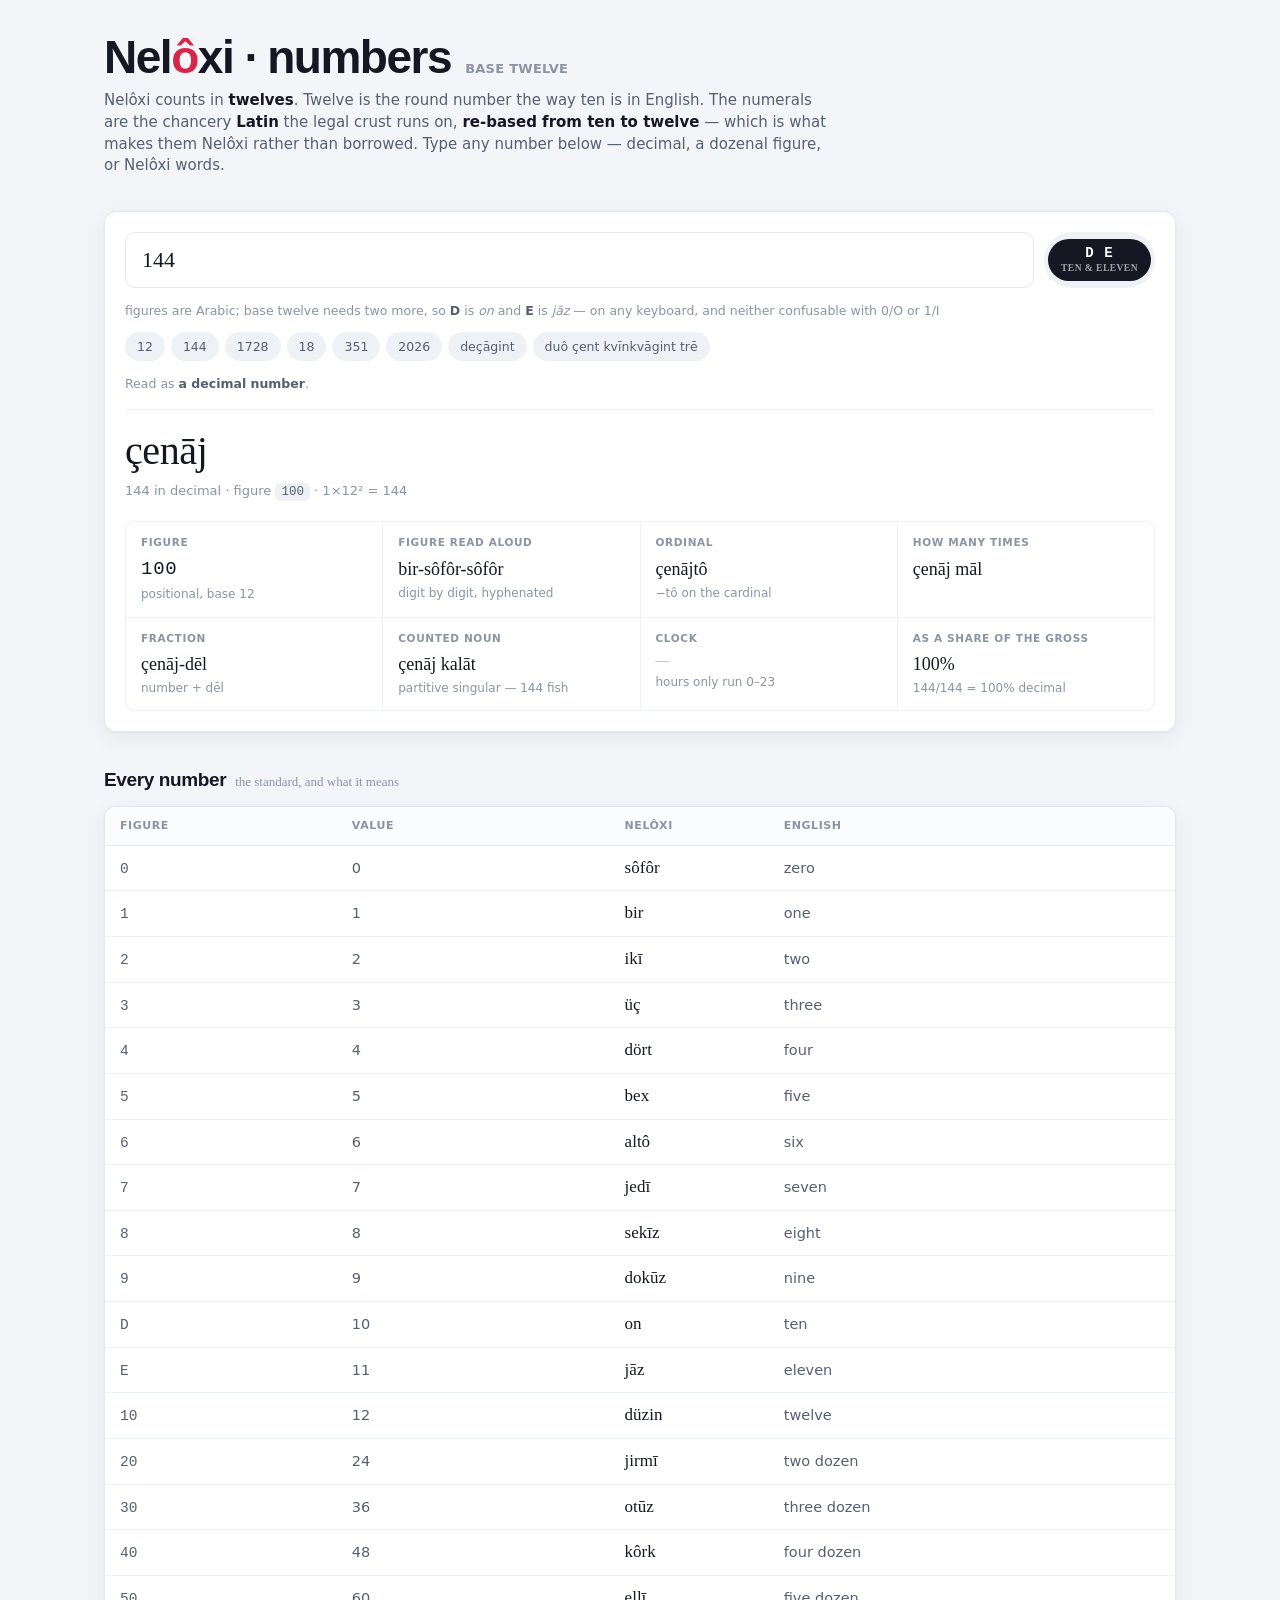
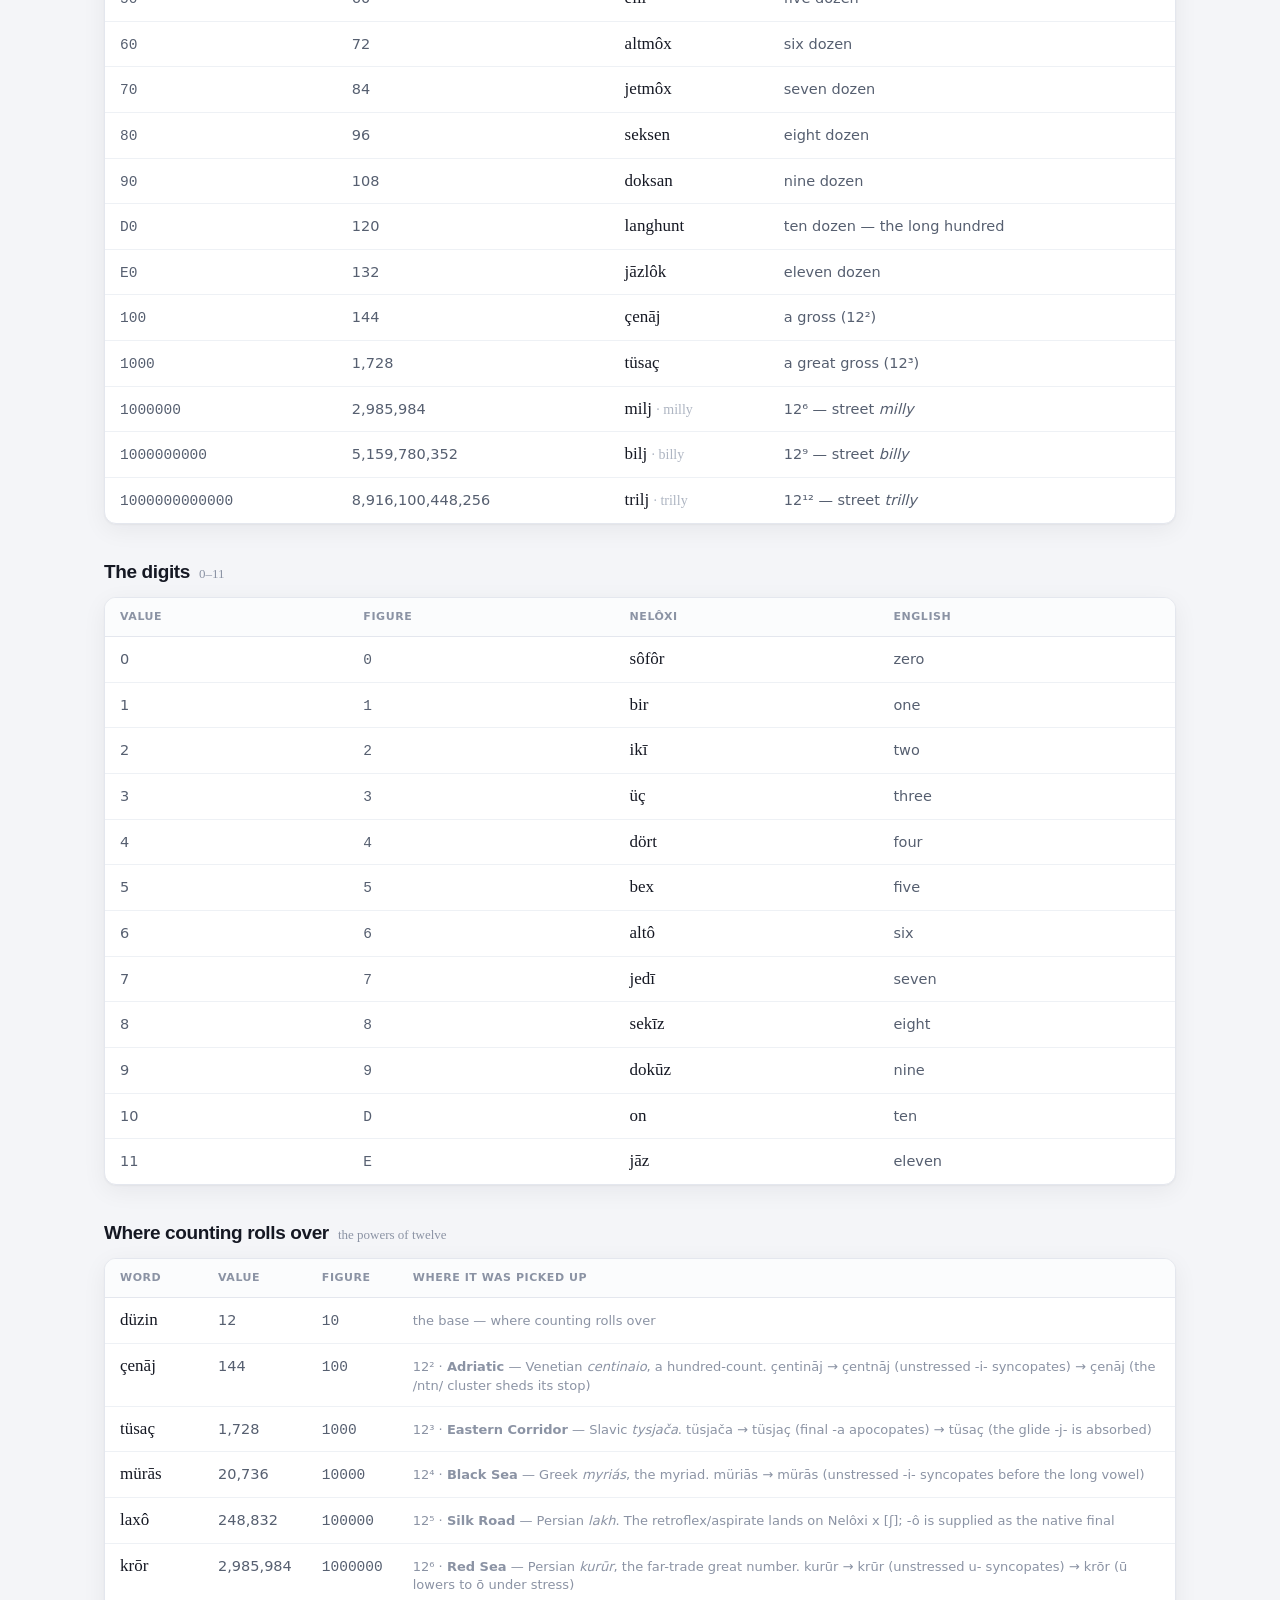
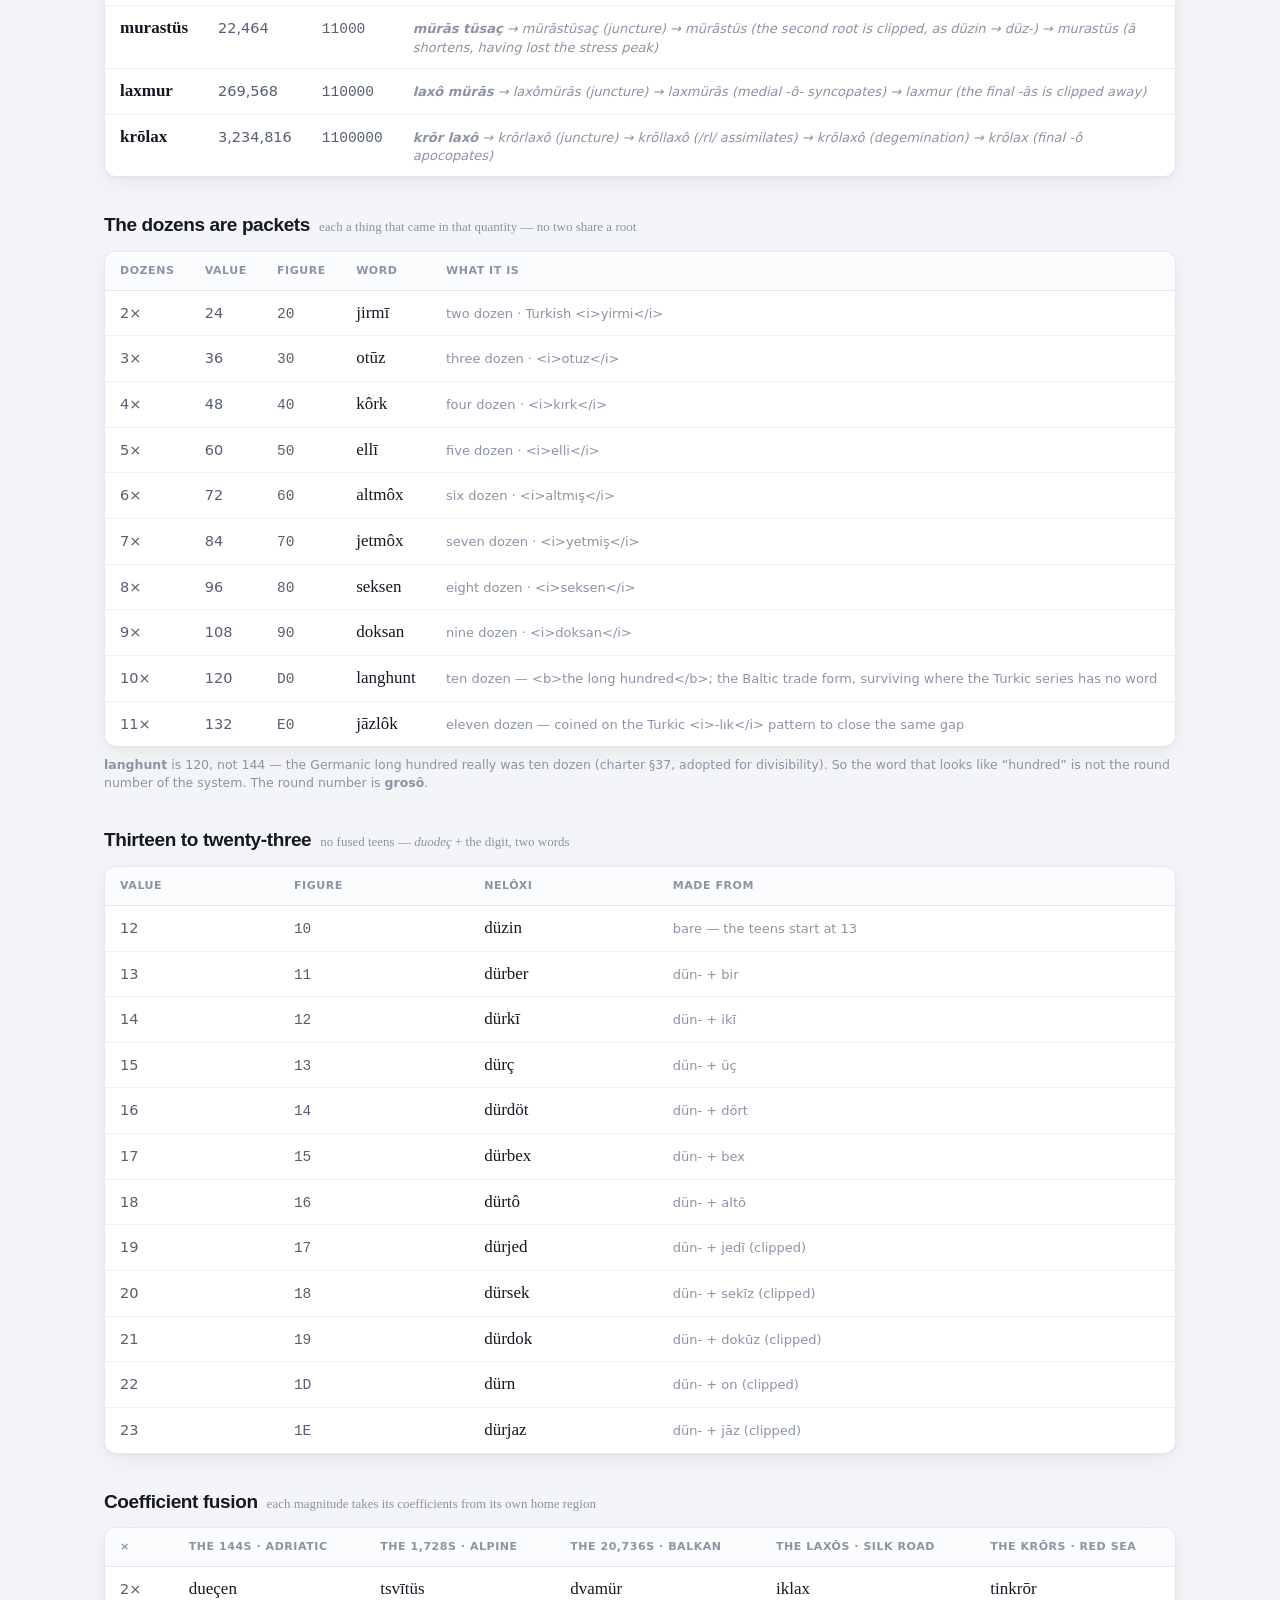
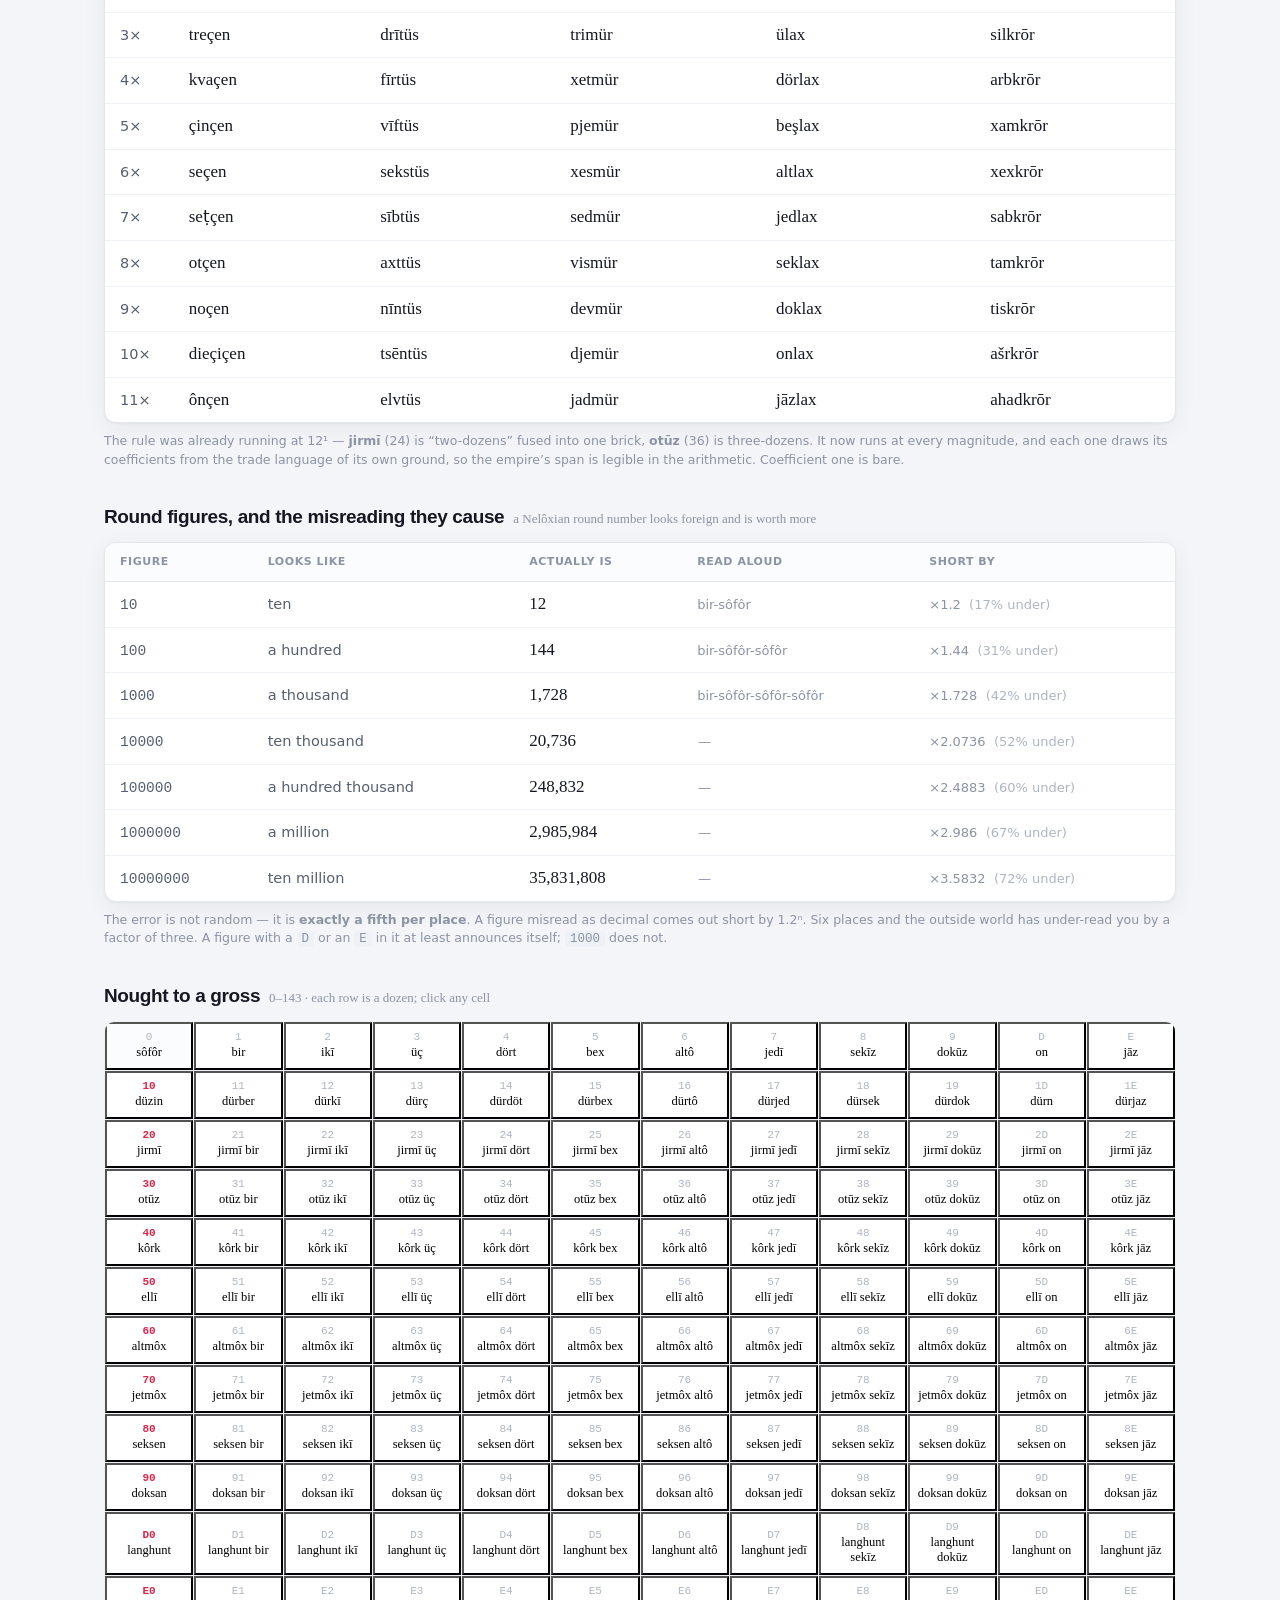
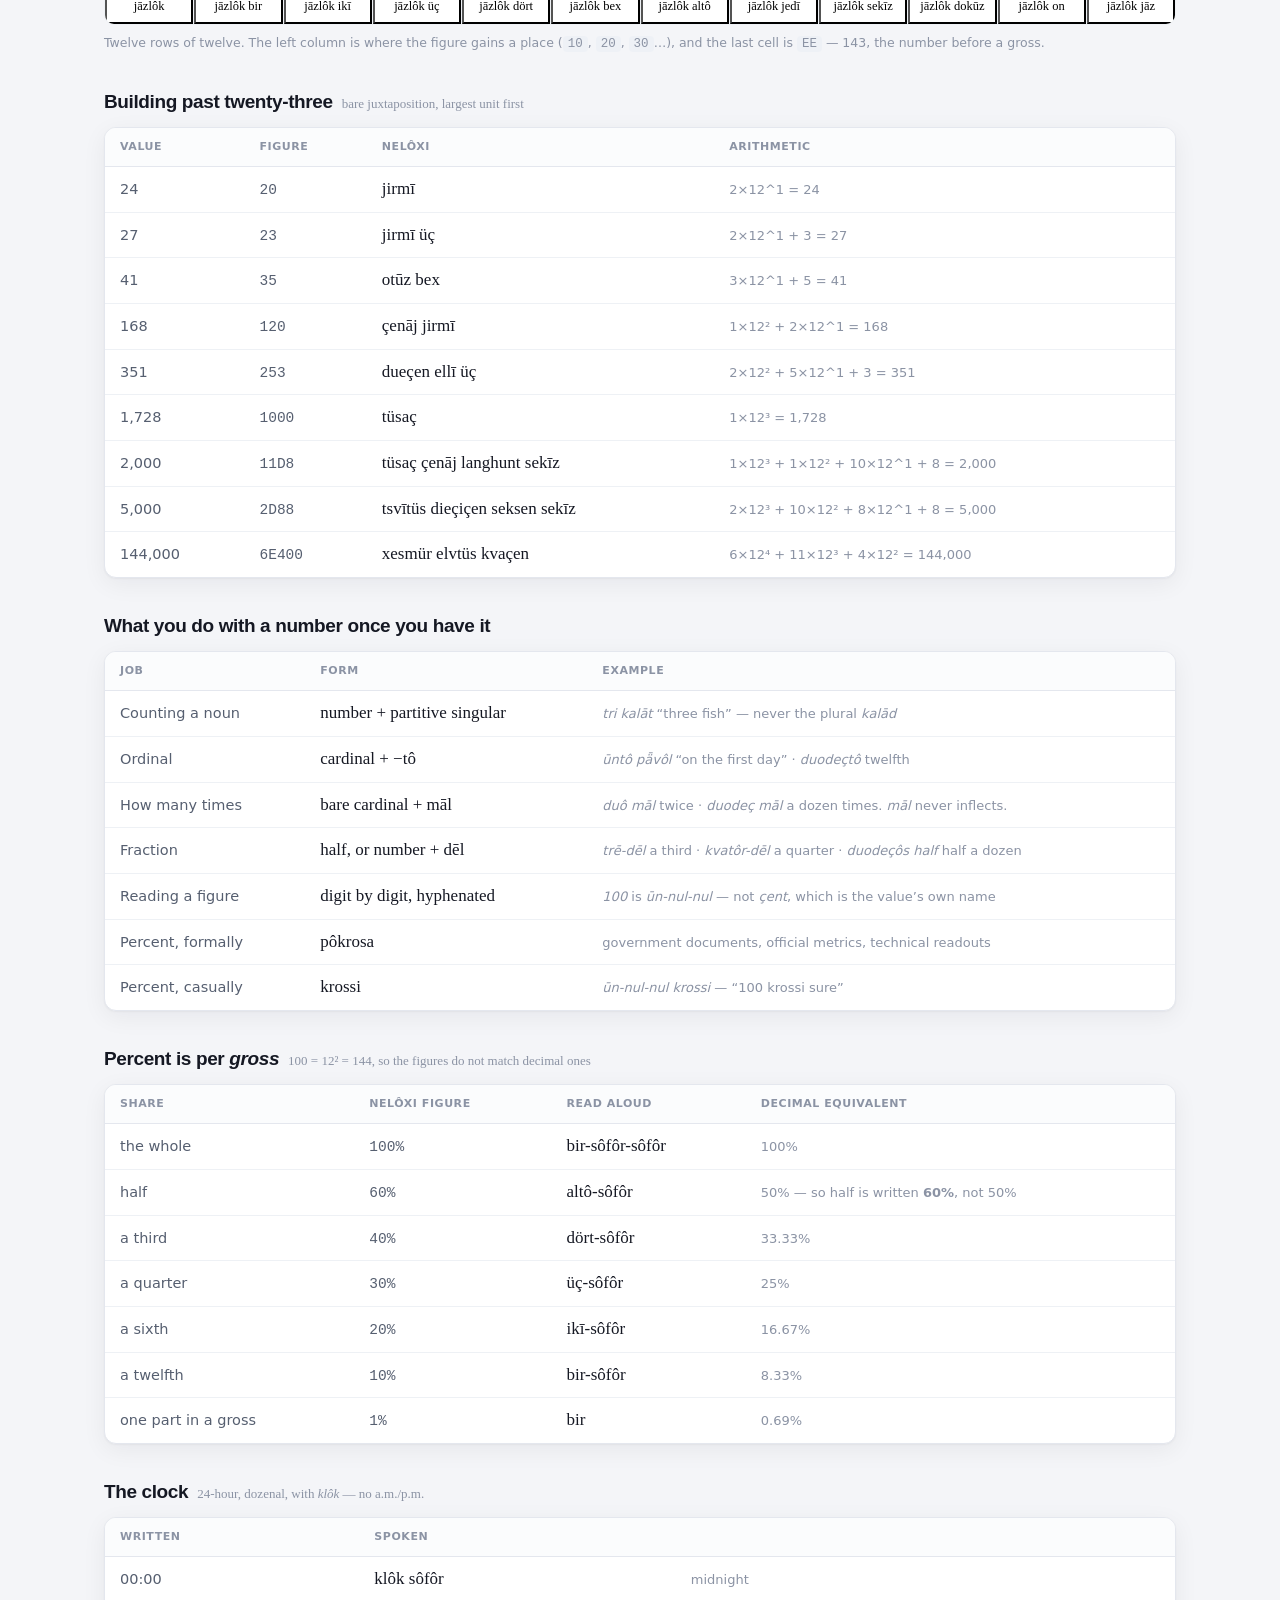
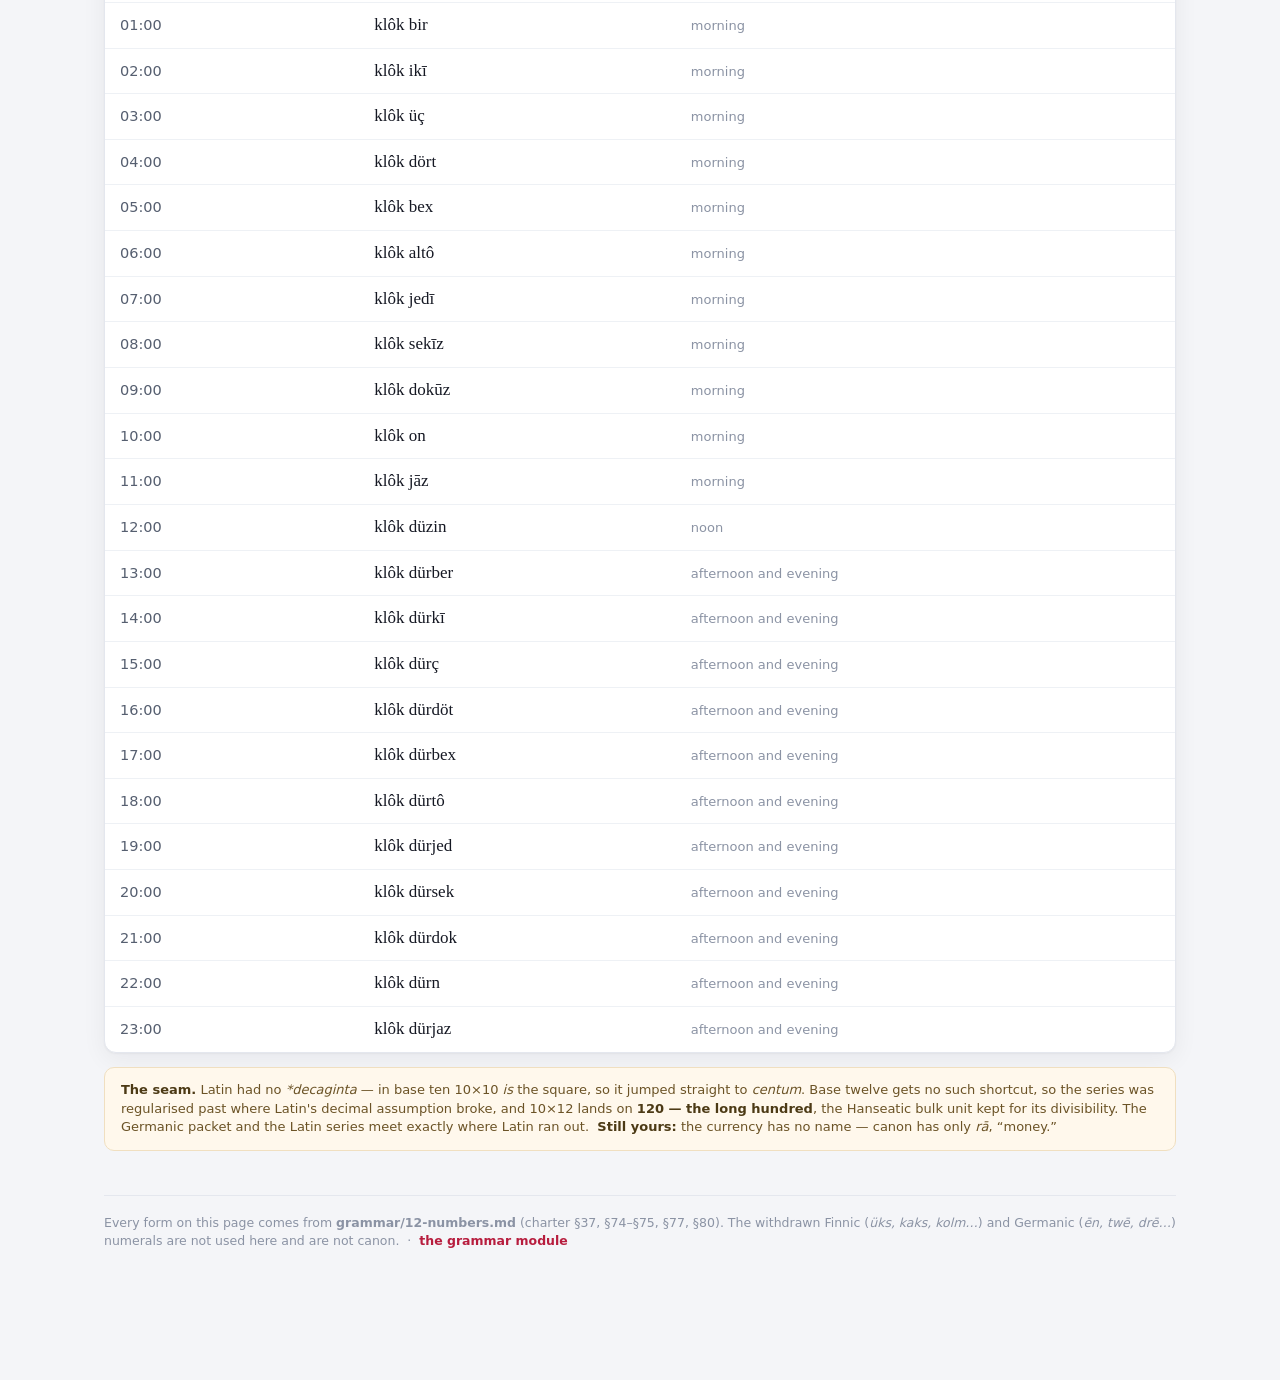
==== commit fae0ef0a: "Persian xex- replaces Arabic sit- at 6xkrōr Persian shesh /ʃeʃ/ digests through the ş → x rule to xe" ====
--- a/numbers.html
+++ b/numbers.html
@@ -242,8 +242,10 @@
  3:{2:"tsvī",3:"drī",4:"fīr",5:"vīf",6:"seks",7:"sīb",8:"axt",9:"nīn",10:"tsēn",11:"elv"},
  4:{2:"dva",3:"tri",4:"xet",5:"pje",6:"xes",7:"sed",8:"vis",9:"dev",10:"dje",11:"jad"},
  5:{2:"ik",3:"ü",4:"dör",5:"beş",6:"alt",7:"jed",8:"sek",9:"dok",10:"on",11:"jāz"},
- /* sab- = 7 anchors the Arabic series; sat- is spare and unassigned */
- 6:{2:"tin",3:"sil",4:"arb",5:"xam",6:"sit",7:"sab",8:"tam",9:"tis",10:"ašr",11:"ahad"}};
+ /* sab- = 7 anchors the Arabic series. 6× is PERSIAN: shesh /ʃeʃ/ digests
+    through the ş → x rule to xex-, keeping the Red Sea column Persian-sourced
+    throughout — laxô, krōr and xex- all come off the same water. */
+ 6:{2:"tin",3:"sil",4:"arb",5:"xam",6:"xex",7:"sab",8:"tam",9:"tis",10:"ašr",11:"ahad"}};
 function magWord(k,c){ return c===1 ? MAG[k][0] : COEF[k][c]+CLIP[k]; }
 
 /* Two ADJACENT magnitudes, both coefficient one and nothing trailing, fuse
